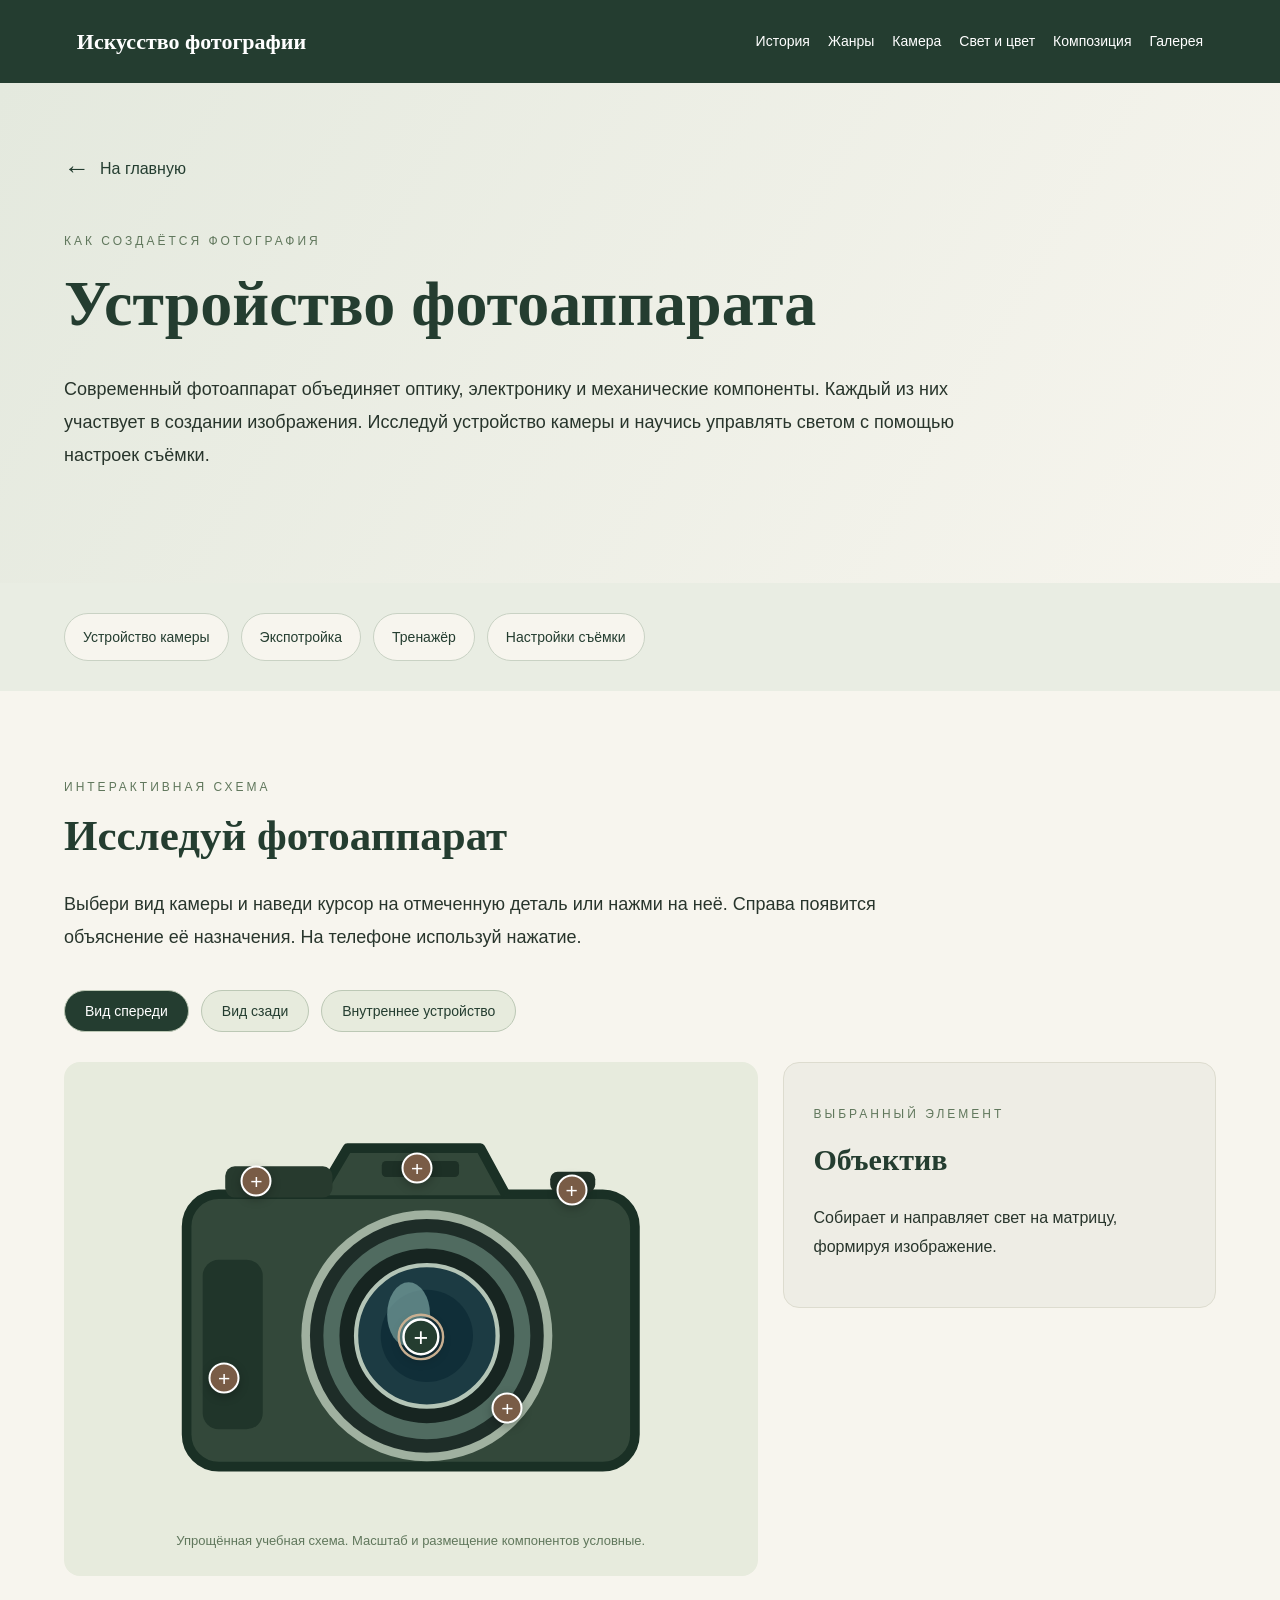
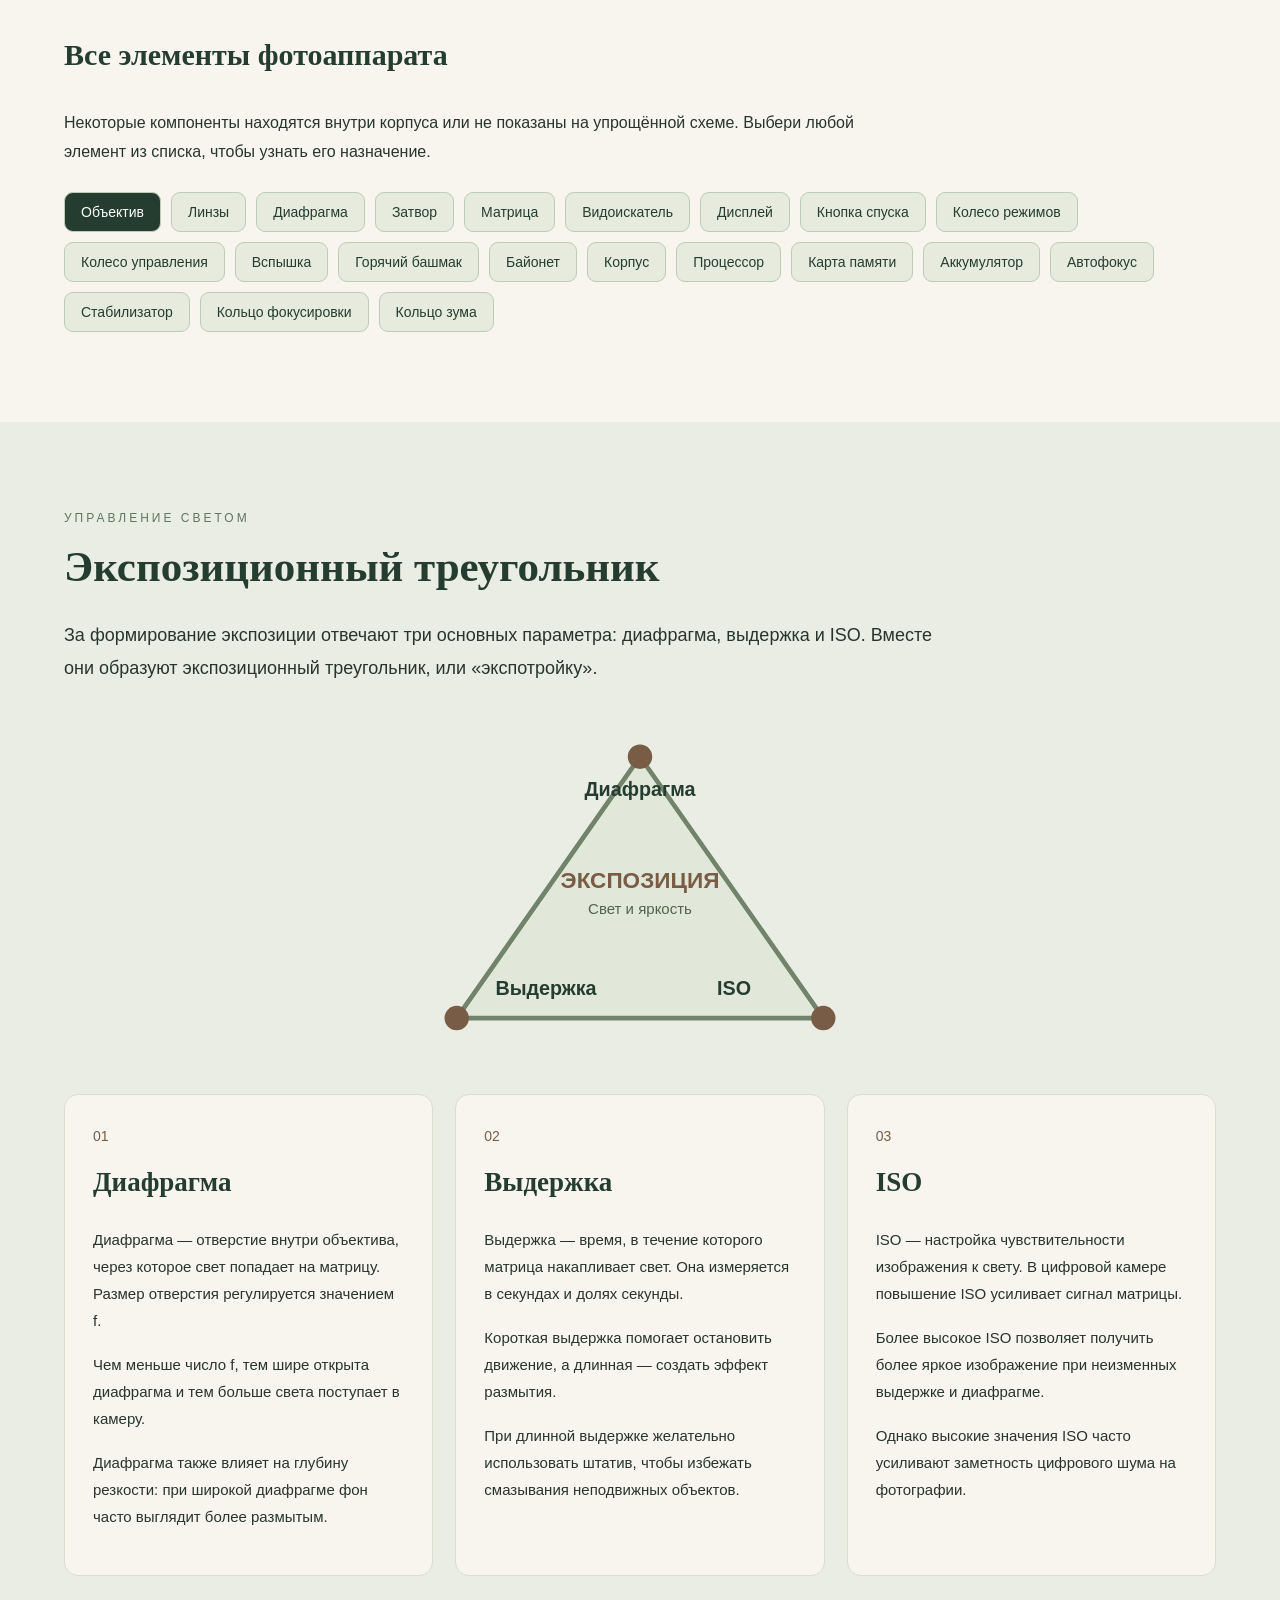
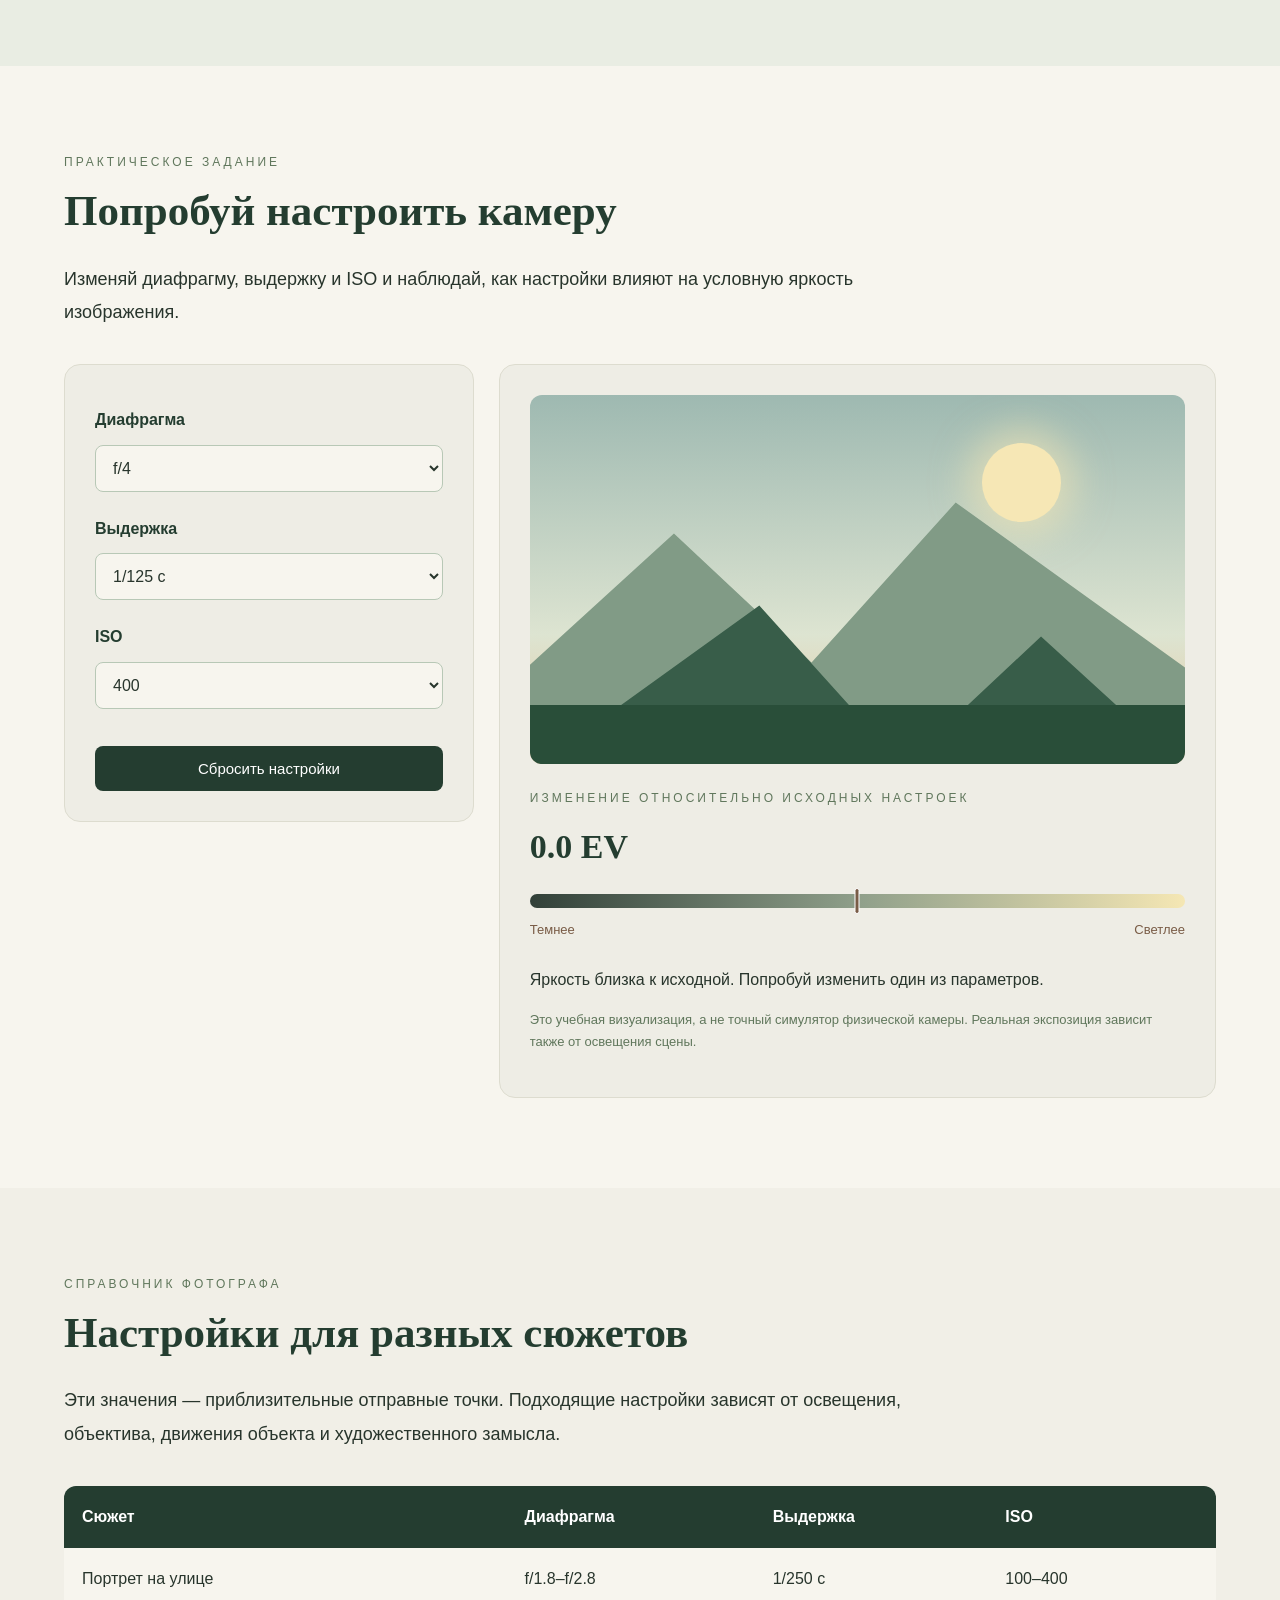
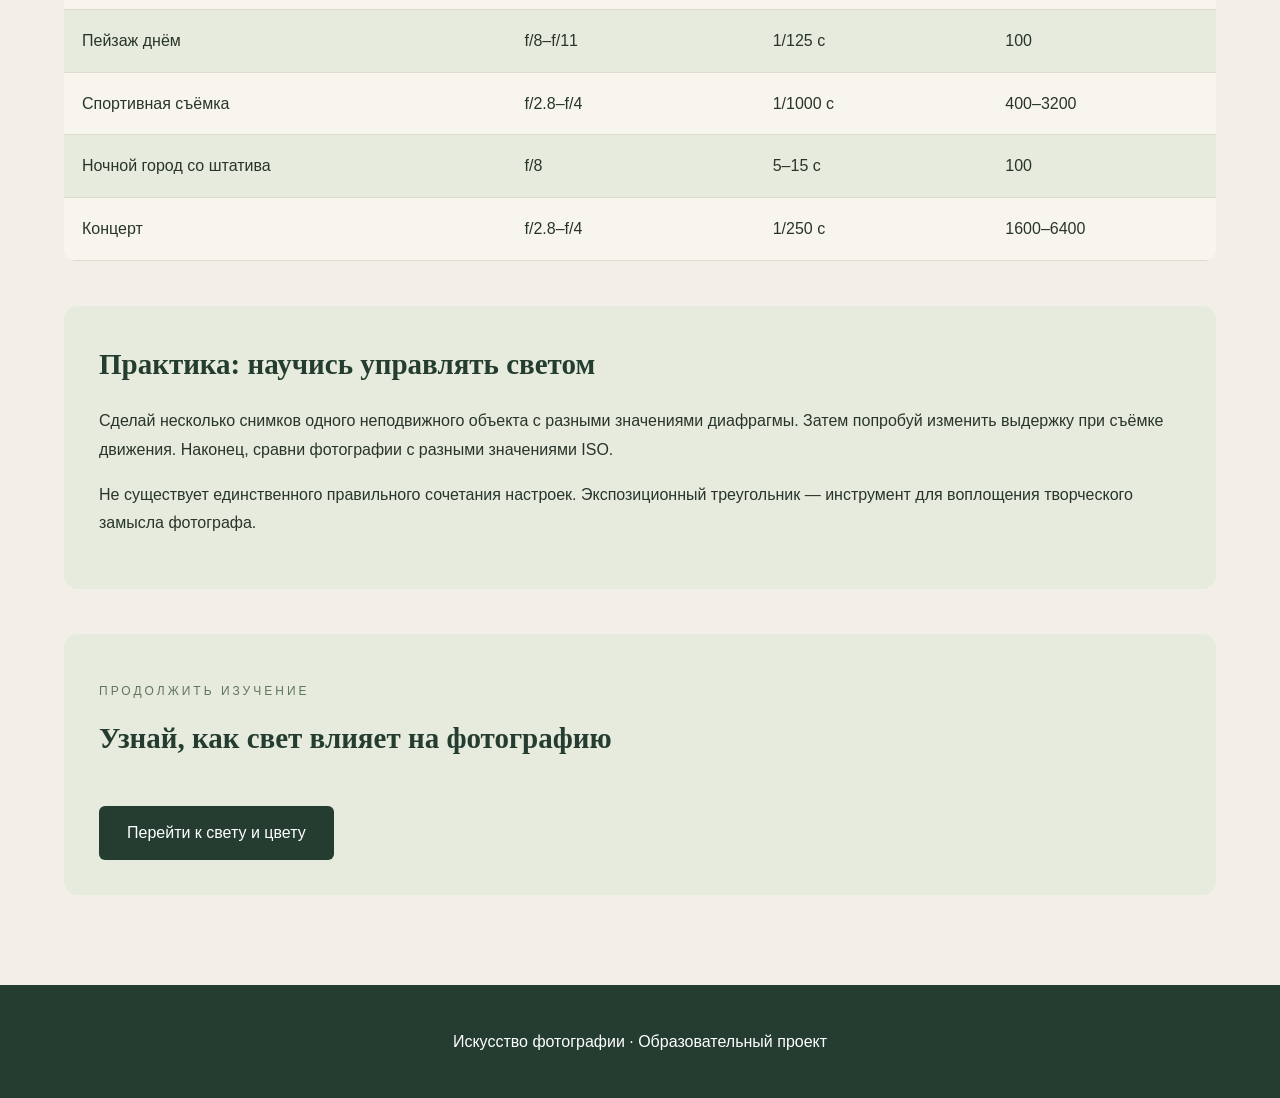
==== html/camera.html @ 0f3a64f4 "Initial commit: photography educational website" ====
<!DOCTYPE html>
<html lang="ru">
<head>
    <meta charset="UTF-8">
    <meta name="viewport"
          content="width=device-width, initial-scale=1.0">
    <meta name="description"
          content="Интерактивное устройство фотоаппарата и экспозиционный треугольник: диафрагма, выдержка, ISO.">

    <title>Устройство камеры — Искусство фотографии</title>

    <link rel="stylesheet" href="../css/style.css">
    <script src="../js/main.js" defer></script>
    <script src="../js/camera.js" defer></script>
</head>

<body>

<header class="header">
    <a href="index.html" class="logo">
        Искусство фотографии
    </a>

    <nav class="nav" aria-label="Основная навигация">
        <a href="history.html">История</a>
        <a href="genres.html">Жанры</a>
        <a href="camera.html" aria-current="page">Камера</a>
        <a href="light.html">Свет и цвет</a>
        <a href="composition.html">Композиция</a>
        <a href="gallery.html">Галерея</a>
    </nav>
</header>

<main>

    <!-- ВСТУПЛЕНИЕ -->

    <section class="camera-intro">
        <div class="container">

            <a href="index.html" class="back-link">
                <span aria-hidden="true">←</span>
                На главную
            </a>

            <p class="subtitle">Как создаётся фотография</p>
            <h1>Устройство фотоаппарата</h1>

            <p class="camera-lead">
                Современный фотоаппарат объединяет оптику,
                электронику и механические компоненты.
                Каждый из них участвует в создании изображения.
                Исследуй устройство камеры и научись
                управлять светом с помощью настроек съёмки.
            </p>

        </div>
    </section>

    <!-- МЕНЮ РАЗДЕЛОВ -->

    <section class="camera-navigation">
        <div class="container">

            <nav class="camera-menu"
                 aria-label="Разделы страницы камеры">
                <a href="#camera-map">Устройство камеры</a>
                <a href="#exposure">Экспотройка</a>
                <a href="#simulator">Тренажёр</a>
                <a href="#camera-settings">Настройки съёмки</a>
            </nav>

        </div>
    </section>

    <!-- ИНТЕРАКТИВНАЯ КАМЕРА -->

    <section class="camera-section" id="camera-map">
        <div class="container">

            <p class="subtitle">Интерактивная схема</p>
            <h2 class="camera-section-title">
                Исследуй фотоаппарат
            </h2>

            <p class="camera-section-lead">
                Выбери вид камеры и наведи курсор на
                отмеченную деталь или нажми на неё.
                Справа появится объяснение её назначения.
                На телефоне используй нажатие.
            </p>

            <!-- ПЕРЕКЛЮЧАТЕЛЬ ВИДА -->

            <div class="camera-view-buttons">

                <button type="button"
                        class="camera-view-button active"
                        data-view="front"
                        aria-pressed="true">
                    Вид спереди
                </button>

                <button type="button"
                        class="camera-view-button"
                        data-view="back"
                        aria-pressed="false">
                    Вид сзади
                </button>

                <button type="button"
                        class="camera-view-button"
                        data-view="inside"
                        aria-pressed="false">
                    Внутреннее устройство
                </button>

            </div>

            <div class="camera-interactive-layout">

                <!-- ИЛЛЮСТРАЦИЯ -->

                <div class="camera-visual-panel">

                    <!-- ВИД СПЕРЕДИ -->

                    <div class="camera-view active"
                         data-camera-view="front">

                        <div class="camera-illustration">

                            <svg viewBox="0 0 600 400"
                                 role="img"
                                 aria-label="Схематичный вид фотоаппарата спереди">

                                <rect x="91" y="100"
                                      width="418" height="254"
                                      rx="30" fill="#33483A"
                                      stroke="#1A3025"
                                      stroke-width="9"/>

                                <path d="M215 101 L241 57
                                         H365 L389 101"
                                      fill="#33483A"
                                      stroke="#1A3025"
                                      stroke-width="9"
                                      stroke-linejoin="round"/>

                                <rect x="127" y="74"
                                      width="100" height="29"
                                      rx="9" fill="#273A2E"/>

                                <rect x="430" y="79"
                                      width="42" height="19"
                                      rx="7" fill="#203027"/>

                                <rect x="106" y="161"
                                      width="56" height="158"
                                      rx="15" fill="#20352A"/>

                                <circle cx="315" cy="232" r="113"
                                        fill="#1E2D28"
                                        stroke="#A0B1A0"
                                        stroke-width="8"/>

                                <circle cx="315" cy="232" r="89"
                                        fill="#172521"
                                        stroke="#506B60"
                                        stroke-width="15"/>

                                <circle cx="315" cy="232" r="66"
                                        fill="#1C3B43"
                                        stroke="#B4C5B7"
                                        stroke-width="4"/>

                                <circle cx="315" cy="232" r="43"
                                        fill="#102E38"/>

                                <ellipse cx="298" cy="212"
                                         rx="20" ry="30"
                                         fill="#81ADA9"
                                         opacity=".65"/>

                                <circle cx="315" cy="232" r="17"
                                        fill="#152E37"/>

                                <rect x="273" y="69"
                                      width="72" height="15"
                                      rx="4" fill="#1D3026"/>

                            </svg>

                            <!-- ТОЧКИ НА СХЕМЕ -->

                            <button class="camera-hotspot"
                                    style="--x:52%;--y:59%"
                                    data-part="lens"
                                    aria-label="Объектив">+</button>

                            <button class="camera-hotspot"
                                    style="--x:26%;--y:22%"
                                    data-part="shutter-button"
                                    aria-label="Кнопка спуска">+</button>

                            <button class="camera-hotspot"
                                    style="--x:75%;--y:24%"
                                    data-part="mode-dial"
                                    aria-label="Колесо режимов">+</button>

                            <button class="camera-hotspot"
                                    style="--x:51%;--y:19%"
                                    data-part="hot-shoe"
                                    aria-label="Горячий башмак">+</button>

                            <button class="camera-hotspot"
                                    style="--x:21%;--y:68%"
                                    data-part="body"
                                    aria-label="Корпус">+</button>

                            <button class="camera-hotspot"
                                    style="--x:65%;--y:75%"
                                    data-part="zoom-ring"
                                    aria-label="Кольцо зума">+</button>

                        </div>
                    </div>

                    <!-- ВИД СЗАДИ -->

                    <div class="camera-view"
                         data-camera-view="back"
                         hidden>

                        <div class="camera-illustration">

                            <svg viewBox="0 0 600 400"
                                 role="img"
                                 aria-label="Схематичный вид фотоаппарата сзади">

                                <rect x="88" y="99"
                                      width="423" height="254"
                                      rx="28" fill="#33483A"
                                      stroke="#1A3025"
                                      stroke-width="9"/>

                                <path d="M228 100 L247 67
                                         H357 L375 100"
                                      fill="#33483A"
                                      stroke="#1A3025"
                                      stroke-width="8"/>

                                <rect x="276" y="107"
                                      width="48" height="30"
                                      rx="7" fill="#0D211A"/>

                                <rect x="139" y="145"
                                      width="295" height="174"
                                      rx="12" fill="#101D19"
                                      stroke="#819588"
                                      stroke-width="7"/>

                                <rect x="150" y="156"
                                      width="273" height="152"
                                      rx="6" fill="#9BB9B2"/>

                                <path d="M150 265 Q220 199 280 250
                                         Q365 189 423 250
                                         V308 H150 Z"
                                      fill="#41684C"/>

                                <path d="M150 286 Q249 237 340 275
                                         Q390 258 423 279
                                         V308 H150 Z"
                                      fill="#243F32"/>

                                <circle cx="468" cy="172" r="20"
                                        fill="#1D3025"
                                        stroke="#A0B1A0"
                                        stroke-width="4"/>

                                <circle cx="468" cy="255" r="27"
                                        fill="#1D3025"
                                        stroke="#A0B1A0"
                                        stroke-width="5"/>

                                <circle cx="468" cy="255" r="9"
                                        fill="#92A895"/>

                            </svg>

                            <button class="camera-hotspot"
                                    style="--x:48%;--y:30%"
                                    data-part="viewfinder"
                                    aria-label="Видоискатель">+</button>

                            <button class="camera-hotspot"
                                    style="--x:46%;--y:58%"
                                    data-part="display"
                                    aria-label="Дисплей">+</button>

                            <button class="camera-hotspot"
                                    style="--x:78%;--y:44%"
                                    data-part="control-dial"
                                    aria-label="Колесо управления">+</button>

                            <button class="camera-hotspot"
                                    style="--x:78%;--y:65%"
                                    data-part="autofocus"
                                    aria-label="Автофокус">+</button>

                        </div>
                    </div>

                    <!-- ВНУТРЕННЕЕ УСТРОЙСТВО -->

                    <div class="camera-view"
                         data-camera-view="inside"
                         hidden>

                        <div class="camera-illustration">

                            <svg viewBox="0 0 600 400"
                                 role="img"
                                 aria-label="Упрощённая схема внутренних компонентов фотоаппарата">

                                <rect x="75" y="72"
                                      width="455" height="270"
                                      rx="22" fill="#D5DFD0"
                                      stroke="#385646"
                                      stroke-width="7"/>

                                <path d="M125 140 H285"
                                      stroke="#8EAE9D"
                                      stroke-width="92"
                                      stroke-linecap="round"/>

                                <path d="M125 140 H285"
                                      stroke="#29463B"
                                      stroke-width="70"
                                      stroke-linecap="round"/>

                                <ellipse cx="150" cy="140"
                                         rx="20" ry="47"
                                         fill="#7AADA9"
                                         stroke="#E5F3E8"
                                         stroke-width="5"/>

                                <ellipse cx="220" cy="140"
                                         rx="13" ry="45"
                                         fill="#527F84"
                                         stroke="#D5F1E8"
                                         stroke-width="4"/>

                                <circle cx="286" cy="140" r="25"
                                        fill="#795C46"
                                        stroke="#D8C09D"
                                        stroke-width="5"/>

                                <rect x="345" y="94"
                                      width="42" height="95"
                                      rx="5" fill="#9AB88E"
                                      stroke="#355448"
                                      stroke-width="5"/>

                                <rect x="430" y="111"
                                      width="57" height="62"
                                      rx="7" fill="#375F55"/>

                                <rect x="345" y="228"
                                      width="60" height="62"
                                      rx="7" fill="#C8AF91"/>

                                <rect x="436" y="229"
                                      width="52" height="61"
                                      rx="7" fill="#344B3F"/>

                                <path d="M380 190 V222 M405 140 H430
                                         M405 260 H430"
                                      stroke="#795C46"
                                      stroke-width="5"
                                      stroke-dasharray="7 6"
                                      fill="none"/>

                            </svg>

                            <button class="camera-hotspot"
                                    style="--x:25%;--y:35%"
                                    data-part="glass"
                                    aria-label="Линзы">+</button>

                            <button class="camera-hotspot"
                                    style="--x:47%;--y:35%"
                                    data-part="aperture"
                                    aria-label="Диафрагма">+</button>

                            <button class="camera-hotspot"
                                    style="--x:61%;--y:27%"
                                    data-part="sensor"
                                    aria-label="Матрица">+</button>

                            <button class="camera-hotspot"
                                    style="--x:69%;--y:52%"
                                    data-part="shutter"
                                    aria-label="Затвор">+</button>

                            <button class="camera-hotspot"
                                    style="--x:77%;--y:36%"
                                    data-part="processor"
                                    aria-label="Процессор">+</button>

                            <button class="camera-hotspot"
                                    style="--x:63%;--y:65%"
                                    data-part="battery"
                                    aria-label="Аккумулятор">+</button>

                            <button class="camera-hotspot"
                                    style="--x:77%;--y:65%"
                                    data-part="memory"
                                    aria-label="Карта памяти">+</button>

                        </div>
                    </div>

                    <p class="camera-diagram-note">
                        Упрощённая учебная схема.
                        Масштаб и размещение компонентов условные.
                    </p>

                </div>

                <!-- ОПИСАНИЕ ВЫБРАННОГО ЭЛЕМЕНТА -->

                <aside class="camera-details"
                       aria-live="polite">

                    <p class="subtitle">Выбранный элемент</p>

                    <h3 id="camera-part-name">Объектив</h3>

                    <p id="camera-part-description">
                        Собирает и направляет свет на матрицу,
                        формируя изображение.
                    </p>

                </aside>

            </div>

            <!-- ПОЛНЫЙ СПИСОК -->

            <div class="camera-parts-section">

                <h3>Все элементы фотоаппарата</h3>

                <p>
                    Некоторые компоненты находятся внутри корпуса
                    или не показаны на упрощённой схеме.
                    Выбери любой элемент из списка,
                    чтобы узнать его назначение.
                </p>

                <div class="camera-parts-list"
                     id="camera-parts-list">
                    <!-- Заполняется JavaScript -->
                </div>

            </div>

        </div>
    </section>

    <!-- ЭКСПОЗИЦИОННЫЙ ТРЕУГОЛЬНИК -->

    <section class="exposure-section" id="exposure">

        <div class="container">

            <p class="subtitle">Управление светом</p>

            <h2 class="camera-section-title">
                Экспозиционный треугольник
            </h2>

            <p class="camera-section-lead">
                За формирование экспозиции отвечают
                три основных параметра: диафрагма,
                выдержка и ISO. Вместе они образуют
                экспозиционный треугольник,
                или «экспотройку».
            </p>

            <div class="exposure-triangle">

                <svg viewBox="0 0 500 360"
                     role="img"
                     aria-label="Экспозиционный треугольник: диафрагма, выдержка, ISO">

                    <polygon points="250,38 55,316 445,316"
                             fill="#E1E8DA"
                             stroke="#71836A"
                             stroke-width="5"/>

                    <circle cx="250" cy="38" r="13"
                            fill="#795C46"/>
                    <circle cx="55" cy="316" r="13"
                            fill="#795C46"/>
                    <circle cx="445" cy="316" r="13"
                            fill="#795C46"/>

                    <text x="250" y="80"
                          text-anchor="middle"
                          font-size="21"
                          fill="#243D30"
                          font-weight="bold">
                        Диафрагма
                    </text>

                    <text x="150" y="292"
                          text-anchor="middle"
                          font-size="21"
                          fill="#243D30"
                          font-weight="bold">
                        Выдержка
                    </text>

                    <text x="350" y="292"
                          text-anchor="middle"
                          font-size="21"
                          fill="#243D30"
                          font-weight="bold">
                        ISO
                    </text>

                    <text x="250" y="178"
                          text-anchor="middle"
                          font-size="24"
                          fill="#795C46"
                          font-weight="bold">
                        ЭКСПОЗИЦИЯ
                    </text>

                    <text x="250" y="205"
                          text-anchor="middle"
                          font-size="16"
                          fill="#52634D">
                        Свет и яркость
                    </text>

                </svg>

            </div>

            <div class="exposure-info-grid">

                <article class="exposure-info-card">
                    <span>01</span>
                    <h3>Диафрагма</h3>

                    <p>
                        Диафрагма — отверстие внутри объектива,
                        через которое свет попадает на матрицу.
                        Размер отверстия регулируется
                        значением f.
                    </p>

                    <p>
                        Чем меньше число f, тем шире
                        открыта диафрагма и тем больше
                        света поступает в камеру.
                    </p>

                    <p>
                        Диафрагма также влияет на глубину
                        резкости: при широкой диафрагме
                        фон часто выглядит более размытым.
                    </p>
                </article>

                <article class="exposure-info-card">
                    <span>02</span>
                    <h3>Выдержка</h3>

                    <p>
                        Выдержка — время, в течение которого
                        матрица накапливает свет.
                        Она измеряется в секундах
                        и долях секунды.
                    </p>

                    <p>
                        Короткая выдержка помогает
                        остановить движение, а длинная —
                        создать эффект размытия.
                    </p>

                    <p>
                        При длинной выдержке желательно
                        использовать штатив, чтобы
                        избежать смазывания неподвижных объектов.
                    </p>
                </article>

                <article class="exposure-info-card">
                    <span>03</span>
                    <h3>ISO</h3>

                    <p>
                        ISO — настройка чувствительности
                        изображения к свету.
                        В цифровой камере повышение ISO
                        усиливает сигнал матрицы.
                    </p>

                    <p>
                        Более высокое ISO позволяет получить
                        более яркое изображение при неизменных
                        выдержке и диафрагме.
                    </p>

                    <p>
                        Однако высокие значения ISO
                        часто усиливают заметность
                        цифрового шума на фотографии.
                    </p>
                </article>

            </div>

        </div>
    </section>

    <!-- ТРЕНАЖЁР -->

    <section class="camera-simulator-section" id="simulator">

        <div class="container">

            <p class="subtitle">Практическое задание</p>

            <h2 class="camera-section-title">
                Попробуй настроить камеру
            </h2>

            <p class="camera-section-lead">
                Изменяй диафрагму, выдержку и ISO
                и наблюдай, как настройки влияют
                на условную яркость изображения.
            </p>

            <div class="camera-simulator">

                <div class="simulator-controls">

                    <label for="aperture-control">
                        Диафрагма
                    </label>

                    <select id="aperture-control">
                        <option value="1.8">f/1.8</option>
                        <option value="2.8">f/2.8</option>
                        <option value="4" selected>f/4</option>
                        <option value="5.6">f/5.6</option>
                        <option value="8">f/8</option>
                        <option value="11">f/11</option>
                        <option value="16">f/16</option>
                    </select>

                    <label for="shutter-control">
                        Выдержка
                    </label>

                    <select id="shutter-control">
                        <option value="0.001">1/1000 с</option>
                        <option value="0.004">1/250 с</option>
                        <option value="0.008" selected>1/125 с</option>
                        <option value="0.016667">1/60 с</option>
                        <option value="0.033333">1/30 с</option>
                        <option value="0.5">1/2 с</option>
                        <option value="1">1 с</option>
                        <option value="5">5 с</option>
                    </select>

                    <label for="iso-control">ISO</label>

                    <select id="iso-control">
                        <option value="100">100</option>
                        <option value="200">200</option>
                        <option value="400" selected>400</option>
                        <option value="800">800</option>
                        <option value="1600">1600</option>
                        <option value="3200">3200</option>
                        <option value="6400">6400</option>
                    </select>

                    <button type="button"
                            class="camera-reset-button"
                            id="camera-reset">
                        Сбросить настройки
                    </button>

                </div>

                <div class="simulator-result">

                    <div class="simulator-preview"
                         id="simulator-preview"
                         role="img"
                         aria-label="Условный пейзаж для демонстрации экспозиции">

                        <div class="sim-sun"></div>
                        <div class="sim-mountain sim-mountain-back"></div>
                        <div class="sim-mountain sim-mountain-front"></div>
                        <div class="sim-ground"></div>

                    </div>

                    <div class="simulator-meter">
                        <p class="subtitle">Изменение относительно исходных настроек</p>

                        <h3 id="exposure-value">0 EV</h3>

                        <div class="exposure-meter-track">
                            <div class="exposure-meter-center"></div>
                            <div class="exposure-meter-indicator"
                                 id="exposure-indicator"></div>
                        </div>

                        <div class="exposure-meter-labels">
                            <span>Темнее</span>
                            <span>Светлее</span>
                        </div>

                        <p id="exposure-message"
                           aria-live="polite">
                            Исходная яркость.
                            Попробуй изменить настройки камеры.
                        </p>

                        <p class="simulator-warning">
                            Это учебная визуализация,
                            а не точный симулятор физической камеры.
                            Реальная экспозиция зависит
                            также от освещения сцены.
                        </p>
                    </div>

                </div>

            </div>

        </div>
    </section>

    <!-- ТАБЛИЦА НАСТРОЕК -->

    <section class="camera-settings-section"
             id="camera-settings">

        <div class="container">

            <p class="subtitle">Справочник фотографа</p>

            <h2 class="camera-section-title">
                Настройки для разных сюжетов
            </h2>

            <p class="camera-section-lead">
                Эти значения — приблизительные отправные точки.
                Подходящие настройки зависят от освещения,
                объектива, движения объекта
                и художественного замысла.
            </p>

            <div class="camera-table-wrapper">

                <table class="camera-settings-table">

                    <thead>
                        <tr>
                            <th>Сюжет</th>
                            <th>Диафрагма</th>
                            <th>Выдержка</th>
                            <th>ISO</th>
                        </tr>
                    </thead>

                    <tbody>
                        <tr>
                            <td>Портрет на улице</td>
                            <td>f/1.8–f/2.8</td>
                            <td>1/250 с</td>
                            <td>100–400</td>
                        </tr>

                        <tr>
                            <td>Пейзаж днём</td>
                            <td>f/8–f/11</td>
                            <td>1/125 с</td>
                            <td>100</td>
                        </tr>

                        <tr>
                            <td>Спортивная съёмка</td>
                            <td>f/2.8–f/4</td>
                            <td>1/1000 с</td>
                            <td>400–3200</td>
                        </tr>

                        <tr>
                            <td>Ночной город со штатива</td>
                            <td>f/8</td>
                            <td>5–15 с</td>
                            <td>100</td>
                        </tr>

                        <tr>
                            <td>Концерт</td>
                            <td>f/2.8–f/4</td>
                            <td>1/250 с</td>
                            <td>1600–6400</td>
                        </tr>
                    </tbody>

                </table>

            </div>

            <div class="camera-practice">

                <h3>Практика: научись управлять светом</h3>

                <p>
                    Сделай несколько снимков одного неподвижного
                    объекта с разными значениями диафрагмы.
                    Затем попробуй изменить выдержку при съёмке
                    движения. Наконец, сравни фотографии
                    с разными значениями ISO.
                </p>

                <p>
                    Не существует единственного правильного
                    сочетания настроек. Экспозиционный
                    треугольник — инструмент для воплощения
                    творческого замысла фотографа.
                </p>

            </div>

            <div class="camera-next">

                <p class="subtitle">Продолжить изучение</p>

                <h2>Узнай, как свет влияет на фотографию</h2>

                <a href="light.html" class="button">
                    Перейти к свету и цвету
                </a>

            </div>

        </div>
    </section>

</main>

<footer class="footer">
    <p>Искусство фотографии · Образовательный проект</p>
</footer>

</body>
</html>
---- css/style.css ----
:root {
    --background: #F7F5EE;
    --green: #243D30;
    --accent: #71836A;
    --brown: #795C46;
    --sand: #C8AF91;
    --text: #28352C;
}


* {
    box-sizing: border-box;
}

body {
    margin: 0;
    background: var(--background);
    color: var(--text);
    font-family: Arial, sans-serif;
    line-height: 1.6;
}

.header {
    display: flex;
    justify-content: space-between;
    align-items: center;
    flex-wrap: wrap;
    gap: 20px;
    padding: 24px 6%;
    background: var(--green);
}

.logo {
    font-family: Georgia, serif;
    font-size: 22px;
    font-weight: bold;
    color: white;
    text-decoration: none;
}


:root {
    --background: #F7F5EE;
    --green: #243D30;
    --accent: #71836A;
    --brown: #795C46;
    --sand: #C8AF91;
    --text: #28352C;
    --card: #EEEDE5;
}

* {
    box-sizing: border-box;
}

html {
    scroll-behavior: smooth;
}

body {
    margin: 0;
    background: var(--background);
    color: var(--text);
    font-family: Arial, sans-serif;
    line-height: 1.6;
}

a {
    color: inherit;
}

.header {
    display: flex;
    justify-content: space-between;
    align-items: center;
    flex-wrap: wrap;
    gap: 20px;
    padding: 24px 6%;
    background: var(--green);
}

.logo {
    font-family: Georgia, serif;
    font-size: 22px;
    font-weight: bold;
    color: white;
    text-decoration: none;
}

.nav {
    display: flex;
    flex-wrap: wrap;
    gap: 18px;
}

.nav a {
    color: white;
    text-decoration: none;
    font-size: 14px;
}

.nav a:hover {
    color: #C5D4BB;
}

.hero {
    min-height: 78vh;
    display: flex;
    align-items: center;
    padding: 70px 8%;
    background: linear-gradient(
        120deg,
        #E4E9DE,
        #F7F5EE
    );
}

.hero-wrapper {
    width: 100%;
    max-width: 1300px;
    margin: 0 auto;
    display: flex;
    align-items: center;
    justify-content: space-between;
    gap: 55px;
}

.hero-content {
    flex: 1;
    min-width: 0;
    max-width: 680px;
}

.subtitle {
    color: #60775C;
    text-transform: uppercase;
    letter-spacing: 3px;
    font-size: 12px;
}

.hero-quote {
    font-family: Georgia, serif;
    font-size: clamp(30px, 3.5vw, 48px);
    line-height: 1.25;
    font-weight: normal;
    color: var(--green);
    border-left: 4px solid var(--brown);
    padding-left: 25px;
    margin: 30px 0 12px;
}

.quote-author {
    color: var(--brown);
    font-family: Georgia, serif;
    font-style: italic;
    font-size: 18px;
    margin-bottom: 30px;
}

.hero-text {
    color: #60775C;
    font-size: 20px;
    max-width: 530px;
}

.button {
    display: inline-block;
    margin-top: 25px;
    padding: 14px 28px;
    background: var(--green);
    color: white;
    text-decoration: none;
    border-radius: 6px;
    transition: background 0.2s;
}

.button:hover {
    background: #41634D;
}


.hero-image {
    flex: 0 1 450px;
    min-width: 0;
    transform: translateX(-30px);
}


.hero-image img {
    display: block;
    width: 100%;
    height: auto;
    object-fit: contain;

    border-radius: 20px;
    box-shadow: 0 12px 30px rgba(36, 61, 48, 0.22);
}


.container {
    max-width: 1200px;
    margin: 0 auto;
    padding: 0 24px;
}

.sections {
    padding: 90px 0;
}

.section-heading {
    font-family: Georgia, serif;
    font-size: clamp(32px, 4vw, 48px);
    color: var(--green);
    margin: 8px 0 35px;
}

.sections-grid {
    display: grid;
    grid-template-columns: repeat(3, 1fr);
    gap: 22px;
}

.section-card {
    display: flex;
    flex-direction: column;
    padding: 30px;
    min-height: 260px;
    background: var(--card);
    border: 1px solid #DDDCCF;
    border-radius: 10px;
    text-decoration: none;
    transition: transform 0.2s, box-shadow 0.2s;
}

.section-card:hover {
    transform: translateY(-5px);
    box-shadow: 0 10px 25px rgba(36, 61, 48, 0.1);
}

.card-number {
    color: var(--brown);
    font-size: 14px;
    letter-spacing: 2px;
}

.section-card h3 {
    font-family: Georgia, serif;
    font-size: 24px;
    line-height: 1.3;
    color: var(--green);
    margin: 18px 0 10px;
}

.section-card p {
    font-size: 15px;
    margin: 0 0 20px;
}

.card-link {
    margin-top: auto;
    color: var(--brown);
    font-weight: bold;
    font-size: 14px;
}

.footer {
    padding: 28px;
    text-align: center;
    background: var(--green);
    color: white;
}

@media (max-width: 1000px) {
    .sections-grid {
        grid-template-columns: repeat(2, 1fr);
    }

    .hero-wrapper {
        gap: 30px;
    }

    .hero-image {
        flex-basis: 300px;
        transform: none;
    }
}

@media (max-width: 768px) {
    .header {
        flex-direction: column;
        align-items: flex-start;
    }

    .hero {
        padding: 60px 7%;
    }

    .hero-wrapper {
        flex-direction: column;
        align-items: flex-start;
    }

    .hero-content {
        width: 100%;
    }

    .hero-image {
        width: 100%;
        max-width: 340px;
        flex-basis: auto;
        align-self: center;
    }

    .hero-text {
        font-size: 18px;
    }

    .sections {
        padding: 65px 0;
    }

    .sections-grid {
        grid-template-columns: 1fr;
    }
}


/* ===== ИСТОРИЯ ФОТОГРАФИИ ===== */

.history-intro {
    padding: 85px 0 75px;
    background: linear-gradient(120deg, #E4E9DE, #F7F5EE);
}

.history-intro h1 {
    font-family: Georgia, serif;
    font-size: clamp(40px, 6vw, 70px);
    line-height: 1.15;
    color: var(--green);
    margin: 20px 0;
}

.history-lead {
    max-width: 850px;
    color: var(--text);
    font-size: 20px;
    line-height: 1.8;
}

.history-navigation {
    padding: 45px 0;
    background: #E9EDE3;
}

.history-navigation h2 {
    font-family: Georgia, serif;
    font-size: 28px;
    color: var(--green);
    margin: 0 0 25px;
}

.history-menu {
    display: flex;
    flex-wrap: wrap;
    gap: 12px;
}

.history-menu a {
    padding: 12px 18px;
    background: var(--background);
    border: 1px solid #C9D2C4;
    border-radius: 8px;
    color: var(--green);
    text-decoration: none;
    font-size: 14px;
    transition: 0.2s;
}

.history-menu a:hover {
    background: var(--green);
    color: white;
}

.history-content {
    padding: 35px 0 90px;
}

.history-block {
    max-width: 950px;
    margin: 0 auto;
    padding: 65px 0;
    border-bottom: 1px solid #D4D9CE;
    scroll-margin-top: 20px;
}

.history-heading {
    display: flex;
    align-items: flex-start;
    gap: 25px;
    margin-bottom: 35px;
}

.history-number {
    font-family: Georgia, serif;
    font-size: 46px;
    color: var(--brown);
    line-height: 1;
}

.history-heading h2 {
    font-family: Georgia, serif;
    font-size: clamp(28px, 4vw, 42px);
    line-height: 1.2;
    color: var(--green);
    margin: 8px 0;
}

.history-block > p {
    font-size: 17px;
    line-height: 1.9;
    margin: 0 0 22px;
}



.history-figure {
    margin: 35px 0 65px;
}

.history-figure figcaption {
    margin-top: 12px;
    color: var(--brown);
    font-size: 14px;
    text-align: center;
}


.history-photo {
    display: flex;
    align-items: center;
    justify-content: center;
    padding: 0;
    padding-bottom: 35px;
    border: none;
    background: transparent;
    min-height: 0;
}

.history-photo img {
    display: block;
    width: 100%;
    height: auto;
    border-radius: 14px;
}

.history-images {
    display: grid;
    grid-template-columns: repeat(2, minmax(0, 1fr));
    gap: 25px;
    max-width: 900px;
    margin: 40px auto 65px;
    align-items: start;
}

.history-small-figure img {
    display: block;
    width: 100%;
    height: 330px;
    object-fit: contain;
    border-radius: 12px;
}


.history-small-figure img {
    display: block;
    width: 100%;
    height: 260px;
    object-fit: contain;
    border-radius: 12px;
}

.history-small-figure figcaption {
    margin-top: 12px;
    font-size: 14px;
    color: var(--brown);
    text-align: center;
}


.history-next {
    margin-top: 60px;
    padding: 40px;
    background: #E7EBDD;
    border-radius: 14px;
}

.history-next h3 {
    font-family: Georgia, serif;
    font-size: 30px;
    color: var(--green);
    margin: 12px 0;
}

@media (max-width: 768px) {
    .history-intro {
        padding: 55px 0;
    }

    .history-lead {
        font-size: 17px;
    }

    .history-heading {
        gap: 15px;
    }

    .history-number {
        font-size: 34px;
    }

    .history-block {
        padding: 45px 0;
    }

    .history-block > p {
        font-size: 16px;
    }

    .history-images {
        grid-template-columns: 1fr;
    }

    .history-next {
        padding: 25px;
    }
}


.back-link {
    display: inline-flex;
    align-items: center;
    gap: 10px;
    margin-bottom: 30px;
    color: var(--green);
    text-decoration: none;
    font-size: 16px;
    font-weight: 500;
    transition: color 0.2s;
}

.back-link span {
    font-size: 26px;
    transition: transform 0.2s;
}

.back-link:hover {
    color: var(--brown);
}

.back-link:hover span {
    transform: translateX(-5px);
}


/* ===== ПРОСМОТРЩИК ФОТОГРАФИЙ ===== */

.lightbox-trigger {
    cursor: zoom-in;
}

.lightbox-trigger:focus-visible {
    outline: 3px solid var(--brown);
    outline-offset: 4px;
}

/* Затемнение страницы */
.lightbox {
    display: none;
    position: fixed;
    inset: 0;
    z-index: 9999;
    background: rgba(18, 28, 22, 0.96);

    align-items: center;
    justify-content: center;
    padding: 65px 70px;
}

.lightbox.active {
    display: flex;
}

body.lightbox-open {
    overflow: hidden;
}

/* Центральная часть */
.lightbox-content {
    display: flex;
    flex-direction: column;
    align-items: center;
    justify-content: center;
    max-width: 100%;
    max-height: 100%;
    min-width: 0;
}

.lightbox-image {
    display: block;
    max-width: 100%;
    max-height: 72vh;
    width: auto;
    height: auto;
    object-fit: contain;
    border-radius: 10px;
    box-shadow: 0 12px 45px rgba(0, 0, 0, 0.4);
}

/* Подпись */
.lightbox-caption {
    margin: 18px 0 5px;
    color: #F7F5EE;
    font-size: 16px;
    text-align: center;
}

.lightbox-counter {
    margin: 0;
    color: #C8AF91;
    font-size: 14px;
}

/* Общий стиль кнопок */
.lightbox-close,
.lightbox-prev,
.lightbox-next {
    position: absolute;
    border: none;
    background: rgba(247, 245, 238, 0.12);
    color: white;
    cursor: pointer;
    display: flex;
    align-items: center;
    justify-content: center;
    transition: background 0.2s;
}

.lightbox-close:hover,
.lightbox-prev:hover,
.lightbox-next:hover {
    background: rgba(247, 245, 238, 0.28);
}

/* Крестик справа сверху */
.lightbox-close {
    top: 22px;
    right: 28px;
    width: 46px;
    height: 46px;
    border-radius: 50%;
    font-size: 32px;
    z-index: 2;
}

/* Стрелки */
.lightbox-prev,
.lightbox-next {
    top: 50%;
    transform: translateY(-50%);
    width: 45px;
    height: 55px;
    border-radius: 10px;
    font-size: 24px;
}

.lightbox-prev {
    left: 18px;
}

.lightbox-next {
    right: 18px;
}

.lightbox-prev[hidden],
.lightbox-next[hidden] {
    display: none;
}

/* Телефоны */
@media (max-width: 768px) {
    .lightbox {
        padding: 70px 45px;
    }

    .lightbox-image {
        max-height: 65vh;
    }

    .lightbox-close {
        top: 15px;
        right: 15px;
    }

    .lightbox-prev {
        left: 3px;
    }

    .lightbox-next {
        right: 3px;
    }

    .lightbox-caption {
        font-size: 14px;
    }
}


/* ======================================
   СТРАНИЦА «ЖАНРЫ ФОТОГРАФИИ»
====================================== */

/* Вступление */

.genres-intro {
    padding: 65px 0 75px;
    background: linear-gradient(120deg, #E4E9DE, #F7F5EE);
}

.genres-intro h1 {
    font-family: Georgia, serif;
    font-size: clamp(40px, 5vw, 64px);
    line-height: 1.2;
    color: var(--green);
    margin: 15px 0 35px;
}

/* Цитата */

.genres-quote {
    max-width: 850px;
    margin: 0;
    padding: 25px 30px;
    border-left: 4px solid var(--brown);
    border-radius: 0 12px 12px 0;
    background: rgba(255, 255, 255, 0.4);
    font-family: Georgia, serif;
    font-size: 19px;
    font-style: italic;
    line-height: 1.8;
    color: var(--green);
}

.genres-quote cite {
    display: block;
    margin-top: 15px;
    font-size: 15px;
    color: var(--brown);
}

/* Основной раздел */

.genres-section {
    padding: 75px 0 90px;
}

.genres-heading {
    font-family: Georgia, serif;
    font-size: 38px;
    color: var(--green);
    margin: 0 0 15px;
}

.genres-section > .container > p {
    max-width: 850px;
    margin-bottom: 30px;
    font-size: 17px;
    line-height: 1.8;
}

/* Фильтры */

.genre-filters {
    display: flex;
    flex-wrap: wrap;
    gap: 12px;
    margin: 30px 0 15px;
}

.genre-filter {
    padding: 12px 20px;
    border: 1px solid #BEC9B8;
    border-radius: 30px;
    background: #E7EBDD;
    color: var(--green);
    font-size: 14px;
    cursor: pointer;
    transition: 0.2s;
}

.genre-filter:hover {
    background: #CCD8C5;
}

.genre-filter.active {
    background: var(--green);
    color: white;
    border-color: var(--green);
}

.genre-count {
    margin: 0 0 30px;
    color: var(--brown);
    font-size: 14px;
}

/* Сетка карточек */

.genres-grid {
    display: grid;
    grid-template-columns: repeat(2, minmax(0, 1fr));
    gap: 30px;
    align-items: start;
}

/* Карточки */

.genre-card {
    min-width: 0;
    overflow: hidden;
    background: #EEEDE5;
    border: 1px solid #DDDCCF;
    border-radius: 16px;
    transition: transform 0.25s, box-shadow 0.25s;
}

.genre-card:hover {
    transform: translateY(-5px);
    box-shadow: 0 12px 30px rgba(36, 61, 48, 0.12);
}

/* Не показываем отфильтрованные карточки */

.genre-card[hidden] {
    display: none;
}

/* Фотографии */

.genre-image {
    width: 100%;
    aspect-ratio: 16 / 10;
    overflow: hidden;
    background: #DDE3D7;
}

.genre-image img {
    display: block;
    width: 100%;
    height: 100%;
    object-fit: cover;
    transition: transform 0.35s;
}

.genre-card:hover .genre-image img {
    transform: scale(1.035);
}

/* Заглушка при отсутствии изображения */

.genre-image.missing-image {
    display: flex;
    align-items: center;
    justify-content: center;
}

.genre-image.missing-image::after {
    content: "Фотография будет добавлена";
    color: #60775C;
    font-family: Georgia, serif;
    font-style: italic;
    text-align: center;
    padding: 20px;
}

/* Текст карточек */

.genre-info {
    padding: 28px 30px 32px;
}

.genre-number {
    color: var(--brown);
    font-size: 14px;
    letter-spacing: 2px;
}

.genre-info h3 {
    font-family: Georgia, serif;
    color: var(--green);
    font-size: 26px;
    line-height: 1.3;
    margin: 12px 0 22px;
}

.genre-info p {
    font-size: 15px;
    line-height: 1.85;
    margin: 0 0 18px;
}

.genre-info p:last-child {
    margin-bottom: 0;
}

/* Переход к следующей странице */

.genres-next {
    margin-top: 70px;
    padding: 45px;
    background: #E7EBDD;
    border-radius: 16px;
}

.genres-next h2 {
    font-family: Georgia, serif;
    font-size: 32px;
    color: var(--green);
    margin: 12px 0;
}

/* Адаптация */

@media (max-width: 768px) {

    .genres-intro {
        padding: 45px 0 55px;
    }

    .genres-quote {
        padding: 20px;
        font-size: 17px;
    }

    .genres-section {
        padding: 55px 0;
    }

    .genres-heading {
        font-size: 30px;
    }

    .genres-grid {
        grid-template-columns: 1fr;
        gap: 24px;
    }

    .genre-info {
        padding: 24px;
    }

    .genre-info h3 {
        font-size: 24px;
    }

    .genres-next {
        padding: 28px;
    }

    .genres-next h2 {
        font-size: 26px;
    }
}


/* =====================================
   СТРАНИЦА «СВЕТ И ЦВЕТ»
===================================== */

/* Вступление */

.light-intro {
    padding: 65px 0 75px;
    background: linear-gradient(120deg, #E4E9DE, #F7F5EE);
}

.light-intro h1 {
    font-family: Georgia, serif;
    font-size: clamp(40px, 5vw, 65px);
    line-height: 1.2;
    color: var(--green);
    margin: 15px 0 30px;
}

.light-quote {
    max-width: 850px;
    margin: 0;
    padding: 25px 30px;
    border-left: 4px solid var(--brown);
    background: rgba(255, 255, 255, 0.4);
    border-radius: 0 12px 12px 0;
    font-family: Georgia, serif;
    font-size: 21px;
    font-style: italic;
    color: var(--green);
}

.light-quote cite {
    display: block;
    margin-top: 15px;
    font-size: 15px;
    color: var(--brown);
}

.light-lead {
    max-width: 850px;
    margin: 35px 0 0;
    font-size: 19px;
    line-height: 1.8;
}

/* Внутренняя навигация */

.light-navigation {
    padding: 40px 0;
    background: #E9EDE3;
}

.light-navigation h2 {
    font-family: Georgia, serif;
    font-size: 27px;
    color: var(--green);
    margin: 0 0 25px;
}

.light-menu {
    display: flex;
    flex-wrap: wrap;
    gap: 12px;
}

.light-menu a {
    padding: 12px 18px;
    background: var(--background);
    border: 1px solid #C9D2C4;
    border-radius: 25px;
    color: var(--green);
    text-decoration: none;
    font-size: 14px;
    transition: 0.2s;
}

.light-menu a:hover {
    background: var(--green);
    color: white;
}

/* Основное содержимое */

.light-content {
    padding: 60px 0 90px;
}

.light-content > .container {
    max-width: 1100px;
}

/* Заголовки частей */

.light-chapter {
    padding: 40px;
    margin: 20px 0 30px;
    background: #E7EBDD;
    border-radius: 16px;
}

.light-chapter-label {
    color: var(--brown);
    font-size: 12px;
    letter-spacing: 3px;
    text-transform: uppercase;
}

.light-chapter h2 {
    font-family: Georgia, serif;
    color: var(--green);
    font-size: 48px;
    margin: 10px 0;
}

.light-chapter p {
    max-width: 750px;
    margin: 0;
    font-size: 17px;
}

.light-color-chapter {
    margin-top: 85px;
    background: #EBE5DA;
}

/* Статьи */

.light-block {
    padding: 60px 0;
    border-bottom: 1px solid #D4D9CE;
    scroll-margin-top: 25px;
}

.light-block-heading {
    display: flex;
    align-items: flex-start;
    gap: 25px;
    margin-bottom: 30px;
}

.light-number {
    font-family: Georgia, serif;
    font-size: 46px;
    color: var(--brown);
    line-height: 1.15;
}

.light-block-heading h2 {
    font-family: Georgia, serif;
    font-size: clamp(28px, 3.5vw, 40px);
    color: var(--green);
    line-height: 1.25;
    margin: 0;
}

.light-block > p {
    max-width: 950px;
    font-size: 17px;
    line-height: 1.9;
    margin: 0 0 22px;
}

/* Фотографии */

.light-photo-grid {
    display: grid;
    grid-template-columns: repeat(2, minmax(0, 1fr));
    gap: 25px;
    margin: 40px 0 60px;
    align-items: start;
}

.light-photo-grid-three {
    grid-template-columns: repeat(3, minmax(0, 1fr));
}

.light-photo-card {
    margin: 0;
    min-width: 0;
    overflow: hidden;
    background: #EEEDE5;
    border: 1px solid #DDDCCF;
    border-radius: 14px;
}

.light-image {
    width: 100%;
    aspect-ratio: 4 / 3;
    overflow: hidden;
    background: #DCE3D7;
}

.light-image img {
    display: block;
    width: 100%;
    height: 100%;
    object-fit: cover;
    cursor: zoom-in;
    transition: transform 0.3s;
}

.light-image img:hover {
    transform: scale(1.035);
}

.light-photo-card figcaption {
    display: flex;
    flex-direction: column;
    gap: 5px;
    padding: 17px 20px;
    font-size: 15px;
    color: var(--brown);
    text-align: center;
}

.light-photo-card figcaption strong {
    color: var(--green);
    font-size: 17px;
}

.light-photo-card figcaption span {
    font-size: 13px;
}

.light-wide-figure {
    max-width: 800px;
    margin: 40px auto 60px;
}

.light-wide-figure .light-image {
    border-radius: 14px;
}

.light-wide-figure figcaption {
    margin-top: 12px;
    text-align: center;
    font-size: 14px;
    color: var(--brown);
}

/* Заглушка для отсутствующих фотографий */

.light-image.is-missing {
    display: flex;
    align-items: center;
    justify-content: center;
}

.light-image.is-missing::after {
    content: "Место для фотографии";
    font-family: Georgia, serif;
    font-style: italic;
    color: #60775C;
    text-align: center;
    padding: 20px;
}

.light-image.is-missing img {
    display: none;
}

/* Направления света */

.light-info-grid {
    display: grid;
    grid-template-columns: repeat(2, minmax(0, 1fr));
    gap: 20px;
    margin: 35px 0 45px;
}

.light-info-card {
    padding: 28px;
    background: #EEEDE5;
    border-radius: 12px;
    border: 1px solid #DDDCCF;
}

.light-info-card > span {
    font-size: 13px;
    color: var(--brown);
    letter-spacing: 2px;
}

.light-info-card h3 {
    font-family: Georgia, serif;
    font-size: 24px;
    color: var(--green);
    margin: 12px 0;
}

.light-info-card p {
    font-size: 15px;
    line-height: 1.8;
    margin: 0;
}

/* Интерактивная цветовая гармония */

.harmony-demo {
    margin: 40px 0;
    padding: 35px;
    background: #E9EDE3;
    border-radius: 16px;
}

.harmony-demo h3 {
    font-family: Georgia, serif;
    font-size: 29px;
    color: var(--green);
    margin: 0 0 12px;
}

.harmony-demo > p {
    font-size: 16px;
}

.harmony-controls {
    display: flex;
    flex-wrap: wrap;
    gap: 10px;
    margin: 25px 0;
}

.harmony-button {
    padding: 11px 17px;
    border: 1px solid #B9C7B1;
    border-radius: 25px;
    background: #F7F5EE;
    color: var(--green);
    cursor: pointer;
    font-size: 14px;
    transition: 0.2s;
}

.harmony-button:hover {
    background: #D4DEC9;
}

.harmony-button.active {
    background: var(--green);
    color: white;
    border-color: var(--green);
}

.harmony-palette {
    display: flex;
    gap: 8px;
    min-height: 120px;
}

.harmony-swatch {
    flex: 1;
    border-radius: 10px;
    min-width: 0;
    border: 1px solid rgba(0, 0, 0, 0.06);
}

.harmony-description {
    margin-top: 18px;
    color: var(--text);
}

/* Описания гармоний */

.light-harmony-list {
    display: grid;
    grid-template-columns: repeat(2, minmax(0, 1fr));
    gap: 20px;
    margin: 35px 0;
}

.light-harmony-item {
    padding: 27px;
    background: #EEEDE5;
    border-radius: 12px;
    border-left: 4px solid var(--brown);
}

.light-harmony-item h3 {
    font-family: Georgia, serif;
    color: var(--green);
    font-size: 23px;
    margin: 0 0 15px;
}

.light-harmony-item p {
    font-size: 15px;
    line-height: 1.8;
    margin: 0;
}

/* Следующая страница */

.light-next {
    margin-top: 65px;
    padding: 40px;
    background: #E7EBDD;
    border-radius: 14px;
}

.light-next h2 {
    font-family: Georgia, serif;
    font-size: 30px;
    color: var(--green);
    margin: 12px 0;
}

/* Адаптивность */

@media (max-width: 768px) {

    .light-intro {
        padding: 45px 0 55px;
    }

    .light-quote {
        padding: 20px;
        font-size: 18px;
    }

    .light-lead {
        font-size: 17px;
    }

    .light-content {
        padding: 40px 0 65px;
    }

    .light-chapter {
        padding: 25px;
    }

    .light-chapter h2 {
        font-size: 37px;
    }

    .light-block {
        padding: 45px 0;
    }

    .light-block-heading {
        gap: 15px;
    }

    .light-number {
        font-size: 34px;
    }

    .light-block > p {
        font-size: 16px;
    }

    .light-photo-grid,
    .light-photo-grid-three,
    .light-info-grid,
    .light-harmony-list {
        grid-template-columns: 1fr;
    }

    .harmony-demo {
        padding: 23px;
    }

    .harmony-demo h3 {
        font-size: 24px;
    }

    .harmony-palette {
        min-height: 85px;
    }

    .light-next {
        padding: 27px;
    }

    .light-next h2 {
        font-size: 25px;
    }
}


/* =====================================
   СТРАНИЦА «КОМПОЗИЦИЯ»
===================================== */

/* Вступление */

.composition-intro {
    padding: 65px 0 75px;
    background: linear-gradient(120deg, #E4E9DE, #F7F5EE);
}

.composition-intro h1 {
    font-family: Georgia, serif;
    font-size: clamp(40px, 5vw, 65px);
    line-height: 1.2;
    color: var(--green);
    margin: 15px 0 30px;
}

.composition-lead {
    max-width: 850px;
    font-size: 19px;
    line-height: 1.8;
    margin: 0 0 30px;
}

.composition-quote {
    max-width: 850px;
    padding: 25px 30px;
    border-left: 4px solid var(--brown);
    border-radius: 0 12px 12px 0;
    background: rgba(255, 255, 255, 0.4);
    font-family: Georgia, serif;
    font-size: 22px;
    font-style: italic;
    color: var(--green);
}

/* Внутренняя навигация */

.composition-navigation {
    padding: 45px 0;
    background: #E9EDE3;
}

.composition-navigation h2 {
    font-family: Georgia, serif;
    font-size: 28px;
    color: var(--green);
    margin: 0 0 25px;
}

.composition-menu {
    display: flex;
    flex-wrap: wrap;
    gap: 12px;
}

.composition-menu a {
    padding: 11px 17px;
    border: 1px solid #C9D2C4;
    border-radius: 25px;
    background: var(--background);
    color: var(--green);
    text-decoration: none;
    font-size: 14px;
    transition: 0.2s;
}

.composition-menu a:hover {
    background: var(--green);
    color: white;
}

/* Основное содержимое */

.composition-content {
    padding: 35px 0 95px;
}

.composition-content > .container {
    max-width: 1100px;
}

.composition-block {
    padding: 65px 0;
    border-bottom: 1px solid #D4D9CE;
    scroll-margin-top: 25px;
}

.composition-heading {
    display: flex;
    align-items: flex-start;
    gap: 25px;
    margin-bottom: 30px;
}

.composition-number {
    font-family: Georgia, serif;
    font-size: 46px;
    line-height: 1;
    color: var(--brown);
}

.composition-heading h2 {
    font-family: Georgia, serif;
    font-size: clamp(28px, 3.5vw, 40px);
    line-height: 1.25;
    color: var(--green);
    margin: 0;
}

.composition-block > p {
    max-width: 950px;
    font-size: 17px;
    line-height: 1.9;
    margin: 0 0 22px;
}

/* Одиночные фотографии */

.composition-figure {
    margin: 40px auto 65px;
    max-width: 850px;
    min-width: 0;
    text-align: center;
}

.composition-figure img {
    display: block;
    width: 100%;
    max-height: 550px;
    height: auto;
    object-fit: contain;
    border-radius: 14px;
    cursor: zoom-in;
    transition: filter 0.2s;
}

.composition-figure img:hover {
    filter: brightness(0.96);
}

.composition-figure figcaption {
    margin-top: 13px;
    color: var(--brown);
    font-size: 14px;
}

/* Несколько фотографий рядом */

.composition-photo-grid {
    display: grid;
    grid-template-columns: repeat(2, minmax(0, 1fr));
    gap: 25px;
    margin: 40px 0 65px;
    align-items: start;
}

.composition-photo-grid .composition-figure {
    width: 100%;
    margin: 0;
}

.composition-photo-grid img {
    width: 100%;
    height: 300px;
    max-height: none;
    object-fit: contain;
}

/* Интерактивная сетка */

.thirds-demo {
    margin: 40px 0 65px;
    padding: 35px;
    background: #E7EBDD;
    border-radius: 16px;
}

.thirds-demo h3 {
    font-family: Georgia, serif;
    color: var(--green);
    font-size: 29px;
    margin: 0 0 12px;
}

.thirds-demo > p {
    line-height: 1.8;
}

.thirds-photo {
    position: relative;
    width: 100%;
    max-width: 850px;
    margin: 25px auto;
    overflow: hidden;
    border-radius: 14px;
    background: #DCE3D7;
}

.thirds-photo img {
    display: block;
    width: 100%;
    height: auto;
    cursor: zoom-in;
}

/* Линии правила третей */

.thirds-overlay {
    position: absolute;
    inset: 0;
    pointer-events: none;
    opacity: 0;
    transition: opacity 0.25s;

    background-image:
        linear-gradient(
            to right,
            transparent calc(33.333% - 1px),
            rgba(255,255,255,0.95) 33.333%,
            transparent calc(33.333% + 1px),
            transparent calc(66.666% - 1px),
            rgba(255,255,255,0.95) 66.666%,
            transparent calc(66.666% + 1px)
        ),
        linear-gradient(
            to bottom,
            transparent calc(33.333% - 1px),
            rgba(255,255,255,0.95) 33.333%,
            transparent calc(33.333% + 1px),
            transparent calc(66.666% - 1px),
            rgba(255,255,255,0.95) 66.666%,
            transparent calc(66.666% + 1px)
        );
}

.thirds-overlay.visible {
    opacity: 1;
}

/* Кнопка управления */

.composition-button {
    display: inline-block;
    padding: 13px 25px;
    background: var(--green);
    color: white;
    border: none;
    border-radius: 8px;
    font-size: 15px;
    cursor: pointer;
    transition: background 0.2s;
}

.composition-button:hover {
    background: #41634D;
}

.thirds-hint {
    color: #60775C;
    font-size: 14px;
    margin-top: 18px;
}

/* Переход в галерею */

.composition-next {
    margin-top: 65px;
    padding: 40px;
    background: #E7EBDD;
    border-radius: 14px;
}

.composition-next h2 {
    font-family: Georgia, serif;
    font-size: 30px;
    color: var(--green);
    margin: 12px 0;
}

/* Адаптация */

@media (max-width: 768px) {

    .composition-intro {
        padding: 45px 0 55px;
    }

    .composition-lead {
        font-size: 17px;
    }

    .composition-quote {
        padding: 20px;
        font-size: 18px;
    }

    .composition-content {
        padding: 25px 0 65px;
    }

    .composition-block {
        padding: 45px 0;
    }

    .composition-heading {
        gap: 15px;
    }

    .composition-number {
        font-size: 34px;
    }

    .composition-block > p {
        font-size: 16px;
    }

    .composition-photo-grid {
        grid-template-columns: 1fr;
    }

    .composition-photo-grid img {
        height: auto;
        max-height: 380px;
    }

    .thirds-demo {
        padding: 20px;
    }

    .thirds-demo h3 {
        font-size: 24px;
    }

    .composition-next {
        padding: 27px;
    }

    .composition-next h2 {
        font-size: 25px;
    }
}


/* =====================================
   СТРАНИЦА «ФОТОГАЛЕРЕЯ»
===================================== */

/* Вступление */

.gallery-intro {
    padding: 65px 0 80px;
    background: linear-gradient(
        120deg,
        #E4E9DE,
        #F7F5EE
    );
}

.gallery-intro h1 {
    font-family: Georgia, serif;
    font-size: clamp(42px, 5vw, 68px);
    line-height: 1.2;
    color: var(--green);
    margin: 15px 0 28px;
}

.gallery-lead {
    max-width: 850px;
    font-family: Georgia, serif;
    font-size: 25px;
    line-height: 1.6;
    color: var(--green);
    margin: 0 0 24px;
}

.gallery-description {
    max-width: 750px;
    font-size: 17px;
    line-height: 1.8;
    color: var(--text);
}

/* Основной раздел */

.gallery-section {
    padding: 75px 0 95px;
}

.gallery-heading {
    display: flex;
    align-items: end;
    justify-content: space-between;
    flex-wrap: wrap;
    gap: 20px;
    margin-bottom: 30px;
}

.gallery-heading h2 {
    font-family: Georgia, serif;
    font-size: clamp(30px, 4vw, 43px);
    color: var(--green);
    margin: 8px 0 0;
}

.gallery-total {
    font-size: 14px;
    color: var(--brown);
}

/* Кнопки фильтрации */

.gallery-filters {
    display: flex;
    flex-wrap: wrap;
    gap: 12px;
    margin-bottom: 38px;
}

.gallery-filter {
    padding: 12px 20px;
    border: 1px solid #BCC8B5;
    border-radius: 30px;
    background: #E7EBDD;
    color: var(--green);
    font-size: 14px;
    cursor: pointer;
    transition: 0.2s;
}

.gallery-filter:hover {
    background: #D1DDC9;
}

.gallery-filter.active {
    background: var(--green);
    color: white;
    border-color: var(--green);
}

/* Мозаика */

.gallery-mosaic {
    columns: 3;
    column-gap: 20px;
}

/* Карточка фотографии */

.gallery-card {
    position: relative;
    display: block;
    width: 100%;
    margin: 0 0 20px;

    break-inside: avoid;
    -webkit-column-break-inside: avoid;

    overflow: hidden;
    border-radius: 14px;
    background: #E6E8DE;

    transition: box-shadow 0.25s;
}

.gallery-card:hover {
    box-shadow: 0 10px 30px rgba(36, 61, 48, 0.18);
}

.gallery-card[hidden] {
    display: none !important;
}

/* Сохраняем естественные пропорции */

.gallery-card img {
    display: block;
    width: 100%;
    height: auto;
    cursor: zoom-in;
    transition: transform 0.35s, filter 0.35s;
}

.gallery-card:hover img {
    transform: scale(1.035);
    filter: brightness(0.9);
}

/* Подпись внизу изображения */

.gallery-card figcaption {
    position: absolute;
    bottom: 0;
    left: 0;
    right: 0;

    display: flex;
    flex-direction: column;
    gap: 5px;

    padding: 45px 20px 20px;

    background: linear-gradient(
        to top,
        rgba(20, 35, 25, 0.85),
        transparent
    );

    color: white;

    opacity: 0;
    transform: translateY(8px);
    transition: opacity 0.25s, transform 0.25s;
    pointer-events: none;
}

.gallery-card:hover figcaption,
.gallery-card:focus-within figcaption {
    opacity: 1;
    transform: translateY(0);
}

.gallery-card figcaption strong {
    font-family: Georgia, serif;
    font-size: 20px;
}

.gallery-card figcaption span {
    font-size: 13px;
    color: #D4E1CE;
}

/* Пустое место, если фото ещё не загружено */

.gallery-card.missing-photo {
    min-height: 240px;
    display: flex;
    align-items: center;
    justify-content: center;
    border: 1px dashed #B6C4AE;
    background: #E7EBDD;
}

.gallery-card.missing-photo img {
    display: none;
}

.gallery-card.missing-photo::before {
    content: "Место для фотографии";
    font-family: Georgia, serif;
    font-style: italic;
    font-size: 16px;
    color: #60775C;
    text-align: center;
    padding: 20px;
}

.gallery-card.missing-photo figcaption {
    display: none;
}

/* Переход к разделу композиции */

.gallery-next {
    margin-top: 75px;
    padding: 45px;
    border-radius: 16px;
    background: #E7EBDD;
}

.gallery-next h2 {
    font-family: Georgia, serif;
    font-size: clamp(25px, 3vw, 34px);
    color: var(--green);
    margin: 12px 0;
}

.gallery-next > p:not(.subtitle) {
    max-width: 650px;
    font-size: 16px;
    line-height: 1.8;
}

/* Планшеты */

@media (max-width: 1000px) {
    .gallery-mosaic {
        columns: 2;
    }
}

/* Телефоны */

@media (max-width: 600px) {

    .gallery-intro {
        padding: 45px 0 55px;
    }

    .gallery-lead {
        font-size: 21px;
    }

    .gallery-section {
        padding: 50px 0 65px;
    }

    .gallery-mosaic {
        columns: 1;
    }

    .gallery-filters {
        gap: 8px;
    }

    .gallery-filter {
        padding: 10px 15px;
        font-size: 13px;
    }

    .gallery-card {
        margin-bottom: 17px;
    }

    /* На телефоне подписи видны постоянно */

    .gallery-card figcaption {
        opacity: 1;
        transform: none;
    }

    .gallery-next {
        padding: 27px;
        margin-top: 55px;
    }
}


/* =====================================
   СТРАНИЦА «УСТРОЙСТВО КАМЕРЫ»
===================================== */

.camera-intro {
    padding: 65px 0 75px;
    background: linear-gradient(120deg, #E4E9DE, #F7F5EE);
}

.camera-intro h1 {
    font-family: Georgia, serif;
    color: var(--green);
    font-size: clamp(40px, 5vw, 65px);
    line-height: 1.2;
    margin: 15px 0 30px;
}

.camera-lead,
.camera-section-lead {
    max-width: 900px;
    font-size: 18px;
    line-height: 1.85;
    margin: 0 0 35px;
}

.camera-section-title {
    font-family: Georgia, serif;
    color: var(--green);
    font-size: clamp(30px, 4vw, 43px);
    line-height: 1.25;
    margin: 10px 0 25px;
}

/* Внутреннее меню */

.camera-navigation {
    padding: 30px 0;
    background: #E9EDE3;
}

.camera-menu {
    display: flex;
    flex-wrap: wrap;
    gap: 12px;
}

.camera-menu a {
    padding: 12px 18px;
    background: var(--background);
    color: var(--green);
    border: 1px solid #C9D2C4;
    border-radius: 25px;
    font-size: 14px;
    text-decoration: none;
    transition: 0.2s;
}

.camera-menu a:hover {
    background: var(--green);
    color: white;
}

/* Основная схема */

.camera-section,
.exposure-section,
.camera-simulator-section,
.camera-settings-section {
    padding: 75px 0 90px;
    scroll-margin-top: 20px;
}

.exposure-section {
    background: #E9EDE3;
}

.camera-simulator-section {
    background: var(--background);
}

.camera-settings-section {
    background: #F1EFE7;
}

.camera-view-buttons {
    display: flex;
    flex-wrap: wrap;
    gap: 12px;
    margin-bottom: 30px;
}

.camera-view-button {
    padding: 12px 20px;
    background: #E7EBDD;
    color: var(--green);
    border: 1px solid #BCC8B5;
    border-radius: 25px;
    font-size: 14px;
    cursor: pointer;
}

.camera-view-button.active,
.camera-view-button:hover {
    background: var(--green);
    color: white;
}

.camera-interactive-layout {
    display: grid;
    grid-template-columns: minmax(0, 1.6fr) minmax(260px, 1fr);
    gap: 25px;
    align-items: start;
}

.camera-visual-panel {
    padding: 25px;
    background: #E7EBDD;
    border-radius: 16px;
    min-width: 0;
}

.camera-view[hidden] {
    display: none;
}

.camera-illustration {
    position: relative;
    width: 100%;
}

.camera-illustration svg {
    display: block;
    width: 100%;
    height: auto;
}

/* Интерактивные точки */

.camera-hotspot {
    position: absolute;
    left: var(--x);
    top: var(--y);
    transform: translate(-50%, -50%);

    width: 31px;
    height: 31px;
    padding: 0;

    border-radius: 50%;
    border: 2px solid white;

    background: var(--brown);
    color: white;

    font-size: 21px;
    line-height: 1;
    cursor: pointer;

    box-shadow: 0 3px 10px rgba(0,0,0,0.25);
    transition: background 0.2s, scale 0.2s;
}

.camera-hotspot:hover,
.camera-hotspot.active,
.camera-hotspot:focus-visible {
    background: var(--green);
    scale: 1.2;
    outline: 2px solid var(--sand);
    outline-offset: 2px;
}

.camera-diagram-note {
    margin: 15px 0 0;
    color: #60775C;
    font-size: 13px;
    text-align: center;
}

/* Описание элемента */

.camera-details {
    padding: 30px;
    background: #EEEDE5;
    border: 1px solid #DDDCCF;
    border-radius: 16px;
    min-height: 220px;
}

.camera-details h3 {
    font-family: Georgia, serif;
    font-size: 30px;
    color: var(--green);
    margin: 12px 0 20px;
}

.camera-details > p:last-child {
    font-size: 16px;
    line-height: 1.8;
}

/* Полный список деталей */

.camera-parts-section {
    margin-top: 55px;
}

.camera-parts-section h3 {
    font-family: Georgia, serif;
    font-size: 30px;
    color: var(--green);
}

.camera-parts-section > p {
    max-width: 850px;
    line-height: 1.8;
}

.camera-parts-list {
    display: flex;
    flex-wrap: wrap;
    gap: 10px;
    margin-top: 25px;
}

.camera-part-button {
    padding: 11px 16px;
    background: #E7EBDD;
    color: var(--green);
    border: 1px solid #BDCBB7;
    border-radius: 9px;
    font-size: 14px;
    cursor: pointer;
    transition: 0.2s;
}

.camera-part-button:hover,
.camera-part-button.active {
    background: var(--green);
    color: white;
}

/* Экспозиционный треугольник */

.exposure-triangle {
    width: 100%;
    max-width: 470px;
    margin: 15px auto 35px;
}

.exposure-triangle svg {
    display: block;
    width: 100%;
    height: auto;
}

.exposure-info-grid {
    display: grid;
    grid-template-columns: repeat(3, minmax(0, 1fr));
    gap: 22px;
}

.exposure-info-card {
    padding: 28px;
    background: #F7F5EE;
    border: 1px solid #DDDCCF;
    border-radius: 14px;
}

.exposure-info-card > span {
    color: var(--brown);
    font-size: 14px;
}

.exposure-info-card h3 {
    font-family: Georgia, serif;
    font-size: 27px;
    color: var(--green);
    margin: 12px 0 22px;
}

.exposure-info-card p {
    font-size: 15px;
    line-height: 1.8;
    margin-bottom: 17px;
}

/* Тренажёр */

.camera-simulator {
    display: grid;
    grid-template-columns: minmax(240px, 0.8fr) minmax(0, 1.4fr);
    gap: 25px;
    align-items: start;
}

.simulator-controls,
.simulator-result {
    padding: 30px;
    background: #EEEDE5;
    border-radius: 16px;
    border: 1px solid #DDDCCF;
    min-width: 0;
}

.simulator-controls {
    display: flex;
    flex-direction: column;
    gap: 12px;
}

.simulator-controls label {
    font-weight: bold;
    color: var(--green);
    margin-top: 12px;
}

.simulator-controls select {
    width: 100%;
    padding: 13px;
    background: #F7F5EE;
    border: 1px solid #B8C8B6;
    border-radius: 8px;
    font-size: 16px;
    color: var(--text);
}

.camera-reset-button {
    padding: 14px;
    margin-top: 25px;
    background: var(--green);
    color: white;
    border: none;
    border-radius: 8px;
    cursor: pointer;
    font-size: 15px;
}

.camera-reset-button:hover {
    background: #41634D;
}

/* Визуальный пример экспозиции */

.simulator-preview {
    position: relative;
    isolation: isolate;
    width: 100%;
    aspect-ratio: 16 / 9;
    overflow: hidden;
    border-radius: 12px;
    background: linear-gradient(
        #9EB9B1 0%,
        #DDE4D1 65%,
        #E6C79D 100%
    );
    filter: brightness(1);
    transition: filter 0.25s;
}

.sim-sun {
    position: absolute;
    top: 13%;
    right: 19%;
    width: 12%;
    aspect-ratio: 1;
    background: #F6E7B5;
    border-radius: 50%;
    box-shadow: 0 0 35px 15px rgba(246,231,181,0.55);
}

.sim-mountain {
    position: absolute;
    bottom: 0;
    width: 100%;
    height: 70%;
    clip-path: polygon(
        0 76%, 22% 25%, 43% 75%,
        65% 13%, 100% 77%, 100% 100%, 0 100%
    );
}

.sim-mountain-back {
    background: #819B86;
    bottom: 10%;
}

.sim-mountain-front {
    background: #385D49;
    bottom: -18%;
    transform: scaleX(-1);
}

.sim-ground {
    position: absolute;
    bottom: 0;
    width: 100%;
    height: 16%;
    background: #294E39;
}

/* Шкала изменения яркости */

.simulator-meter {
    margin-top: 25px;
}

.simulator-meter h3 {
    font-family: Georgia, serif;
    font-size: 34px;
    color: var(--green);
    margin: 12px 0 20px;
}

.exposure-meter-track {
    position: relative;
    height: 14px;
    border-radius: 10px;
    background: linear-gradient(
        to right,
        #314038,
        #8F9F8A 50%,
        #F5E7B4
    );
}

.exposure-meter-center {
    position: absolute;
    left: 50%;
    top: -5px;
    width: 2px;
    height: 24px;
    background: #243D30;
}

.exposure-meter-indicator {
    position: absolute;
    left: 50%;
    top: -6px;
    width: 5px;
    height: 26px;
    background: #795C46;
    border: 1px solid white;
    border-radius: 4px;
    transform: translateX(-50%);
    transition: left 0.25s;
}

.exposure-meter-labels {
    display: flex;
    justify-content: space-between;
    font-size: 13px;
    color: var(--brown);
    margin-top: 12px;
}

#exposure-message {
    font-size: 16px;
    line-height: 1.7;
    margin-top: 25px;
}

.simulator-warning {
    font-size: 13px;
    line-height: 1.7;
    color: #60775C;
}

/* Таблица настроек */

.camera-table-wrapper {
    width: 100%;
    overflow-x: auto;
}

.camera-settings-table {
    width: 100%;
    min-width: 590px;
    border-collapse: collapse;
    background: #F7F5EE;
    border-radius: 12px;
    overflow: hidden;
}

.camera-settings-table th {
    padding: 18px;
    background: var(--green);
    color: white;
    text-align: left;
}

.camera-settings-table td {
    padding: 18px;
    border-bottom: 1px solid #DDDCCF;
}

.camera-settings-table tbody tr:nth-child(even) {
    background: #E7EBDD;
}

.camera-practice,
.camera-next {
    margin-top: 45px;
    padding: 35px;
    background: #E7EBDD;
    border-radius: 14px;
}

.camera-practice h3,
.camera-next h2 {
    font-family: Georgia, serif;
    font-size: 29px;
    color: var(--green);
    margin: 0 0 20px;
}

.camera-practice p,
.camera-next p {
    line-height: 1.8;
}

/* Адаптация */

@media (max-width: 900px) {
    .camera-interactive-layout,
    .camera-simulator {
        grid-template-columns: 1fr;
    }

    .exposure-info-grid {
        grid-template-columns: 1fr;
    }
}

@media (max-width: 600px) {
    .camera-intro {
        padding: 45px 0 55px;
    }

    .camera-lead,
    .camera-section-lead {
        font-size: 16px;
    }

    .camera-section,
    .exposure-section,
    .camera-simulator-section,
    .camera-settings-section {
        padding: 50px 0 60px;
    }

    .camera-visual-panel,
    .camera-details,
    .simulator-controls,
    .simulator-result {
        padding: 18px;
    }

    .camera-hotspot {
        width: 27px;
        height: 27px;
        font-size: 18px;
    }

    .camera-details h3 {
        font-size: 25px;
    }

    .camera-practice,
    .camera-next {
        padding: 25px;
    }
}
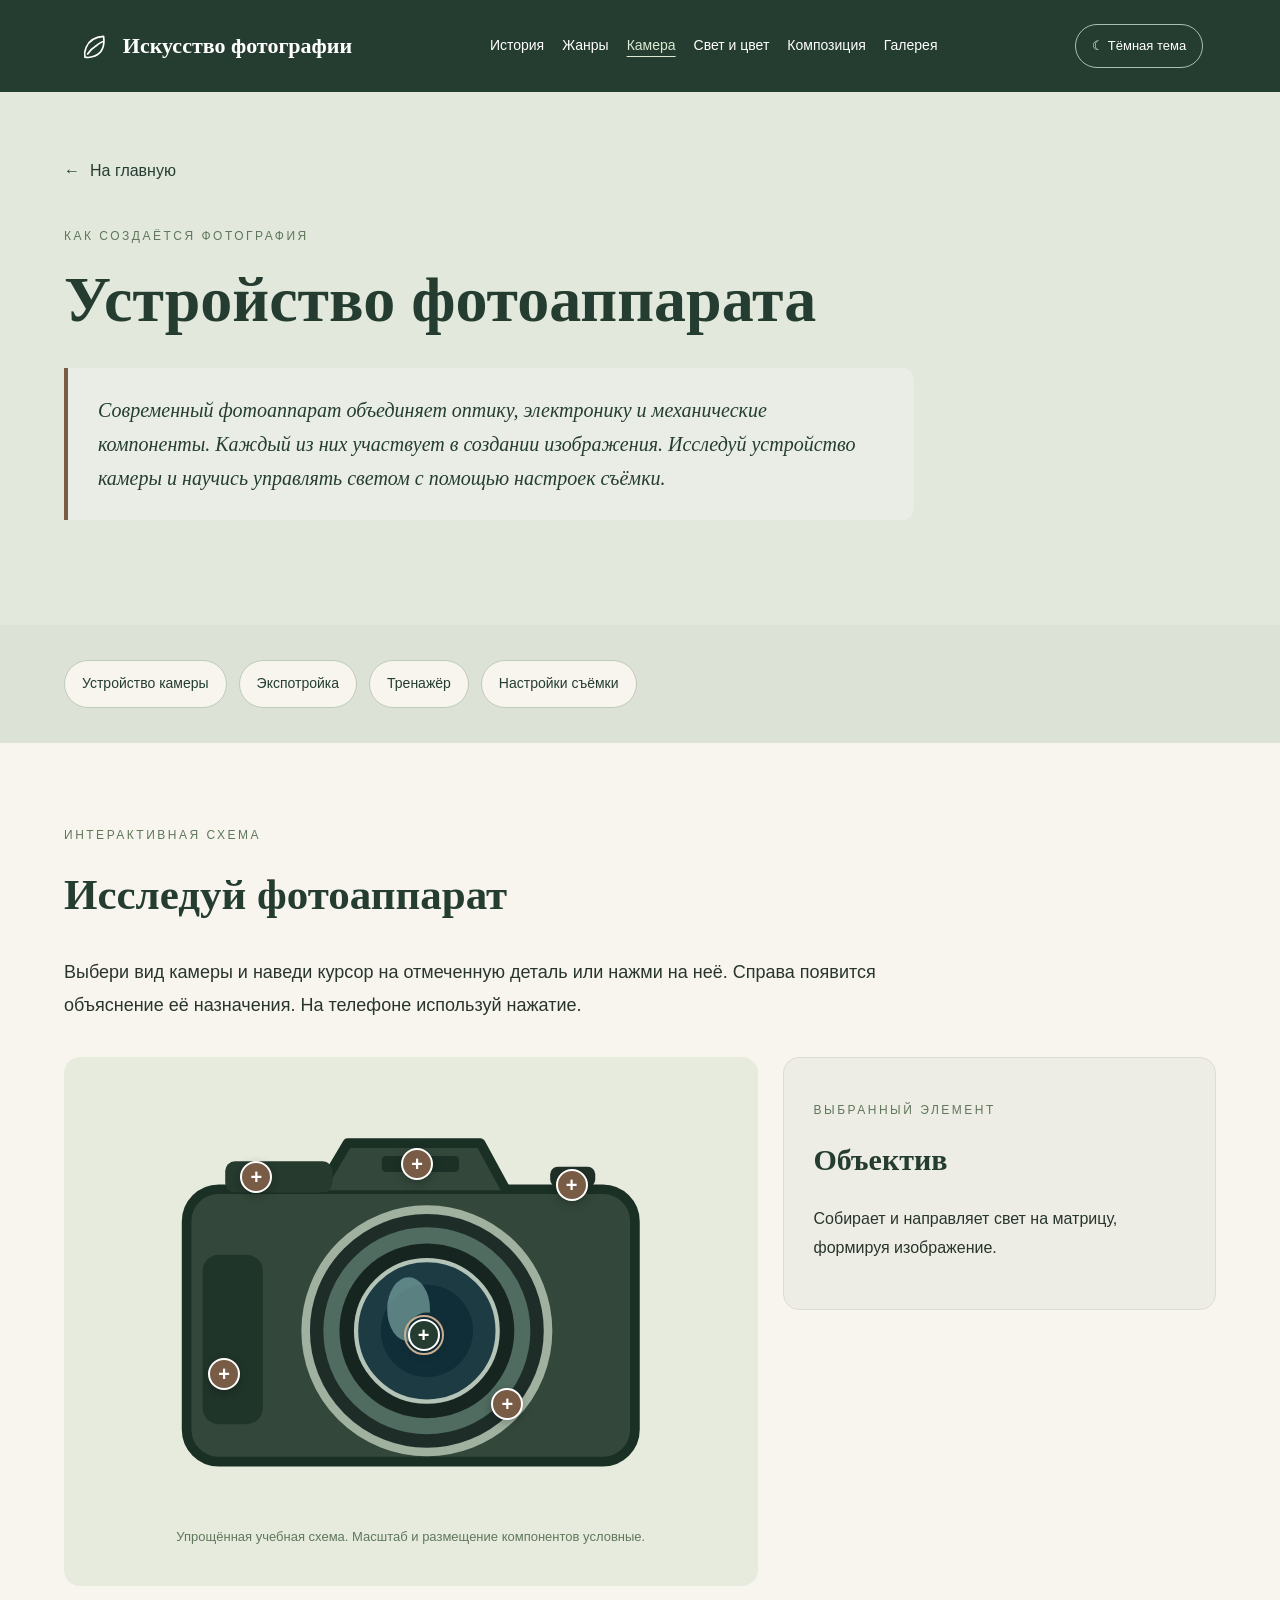
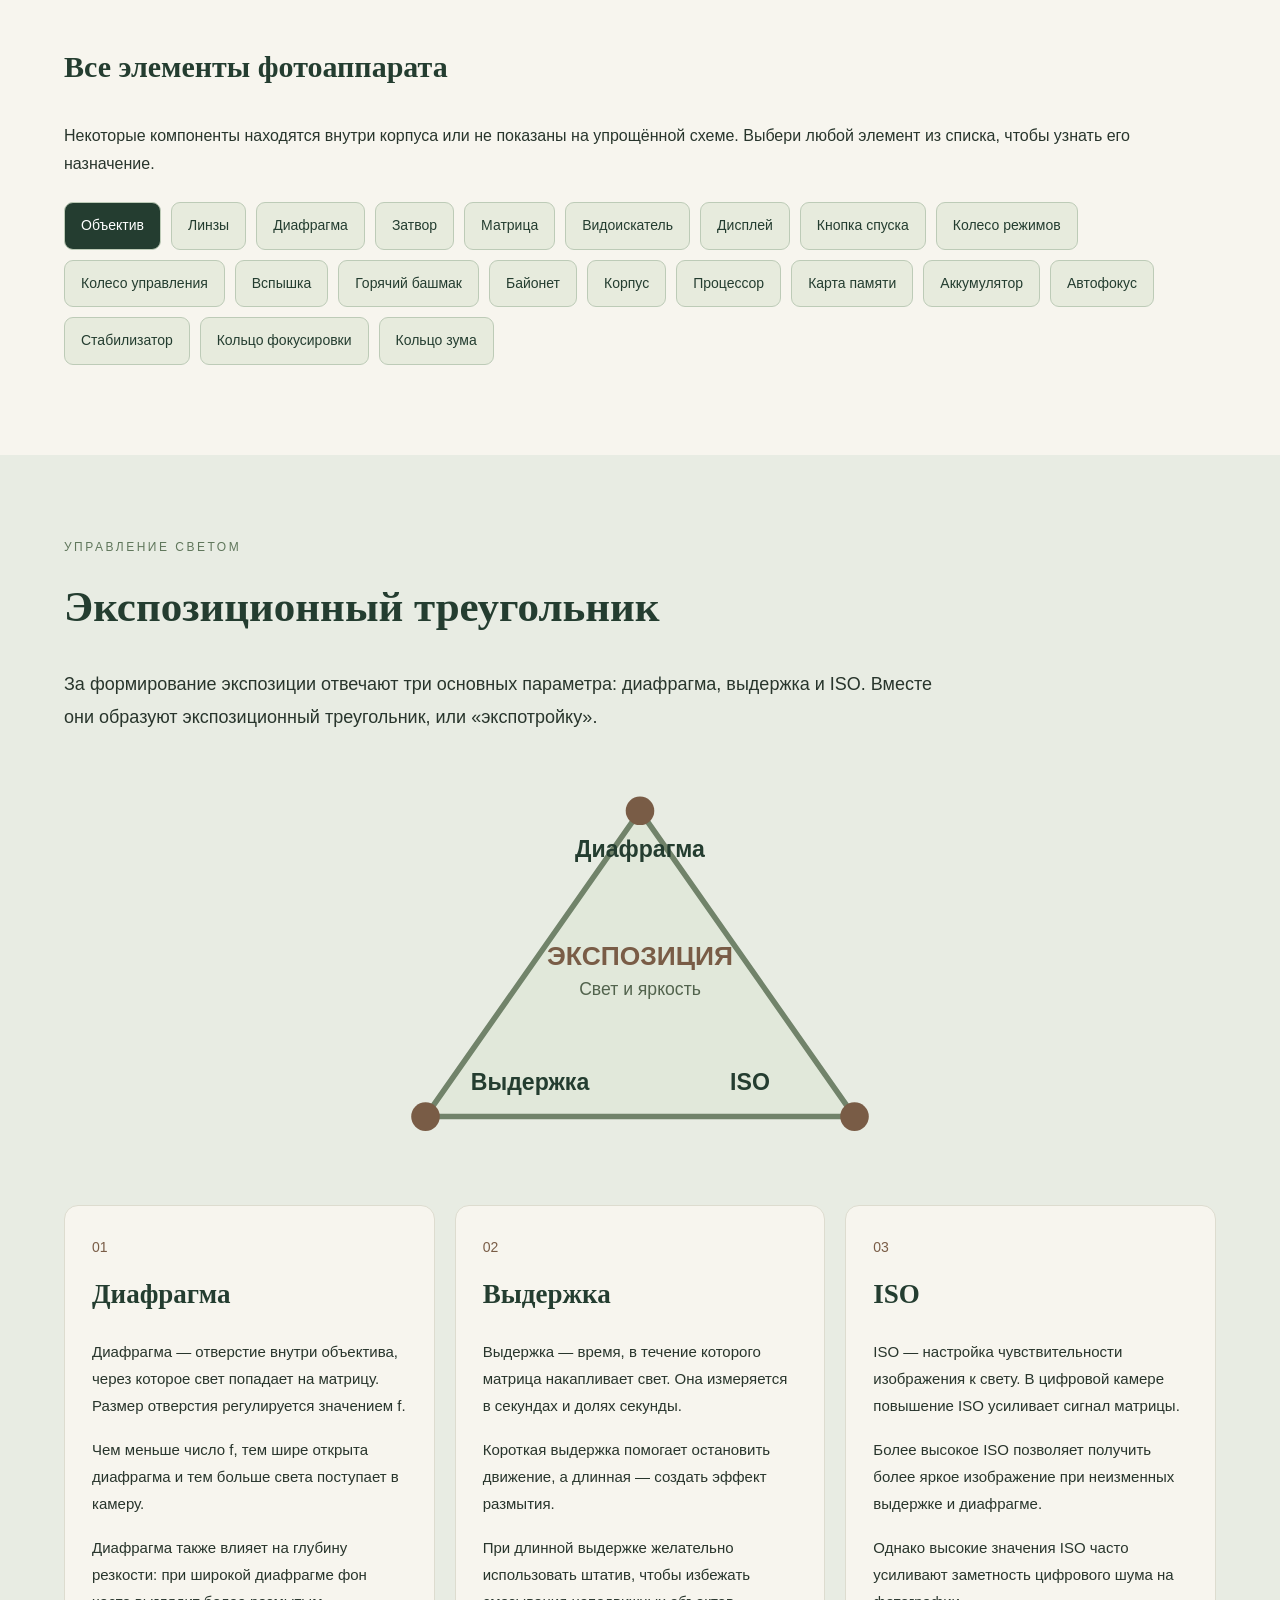
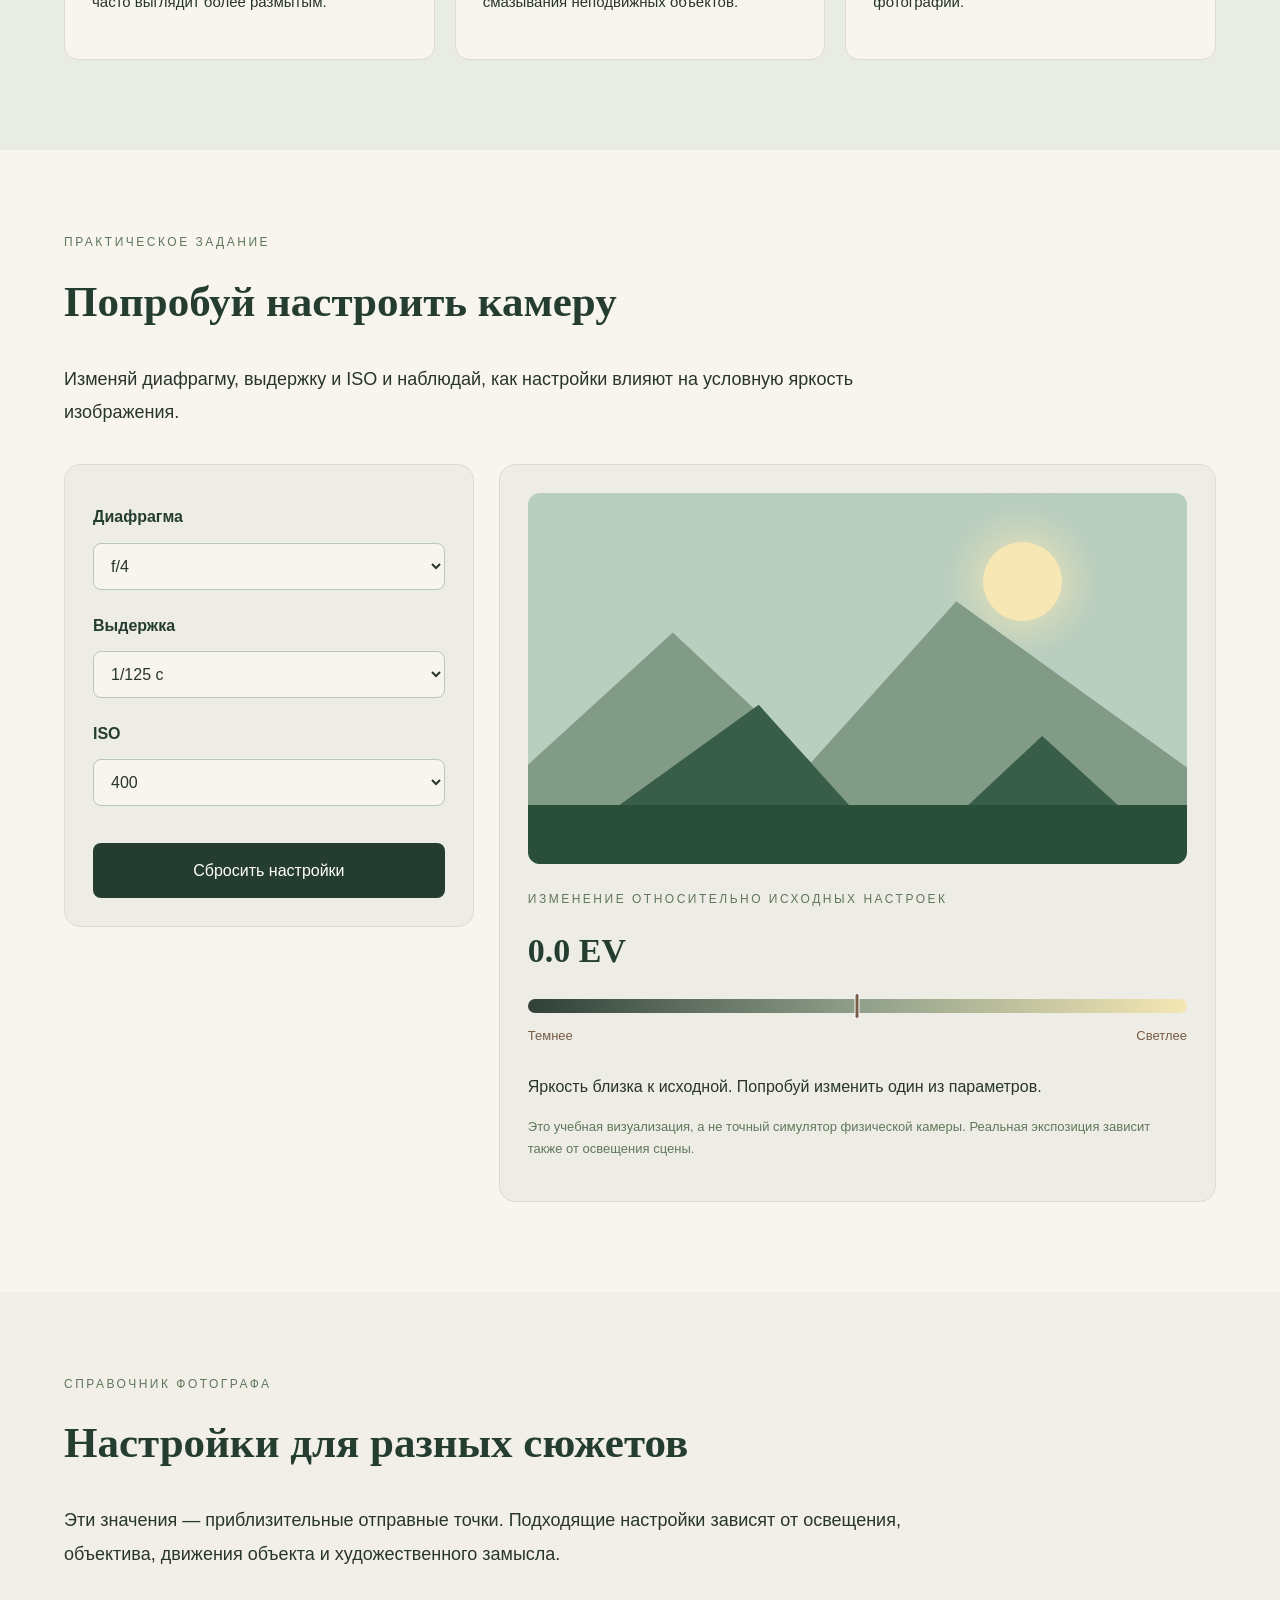
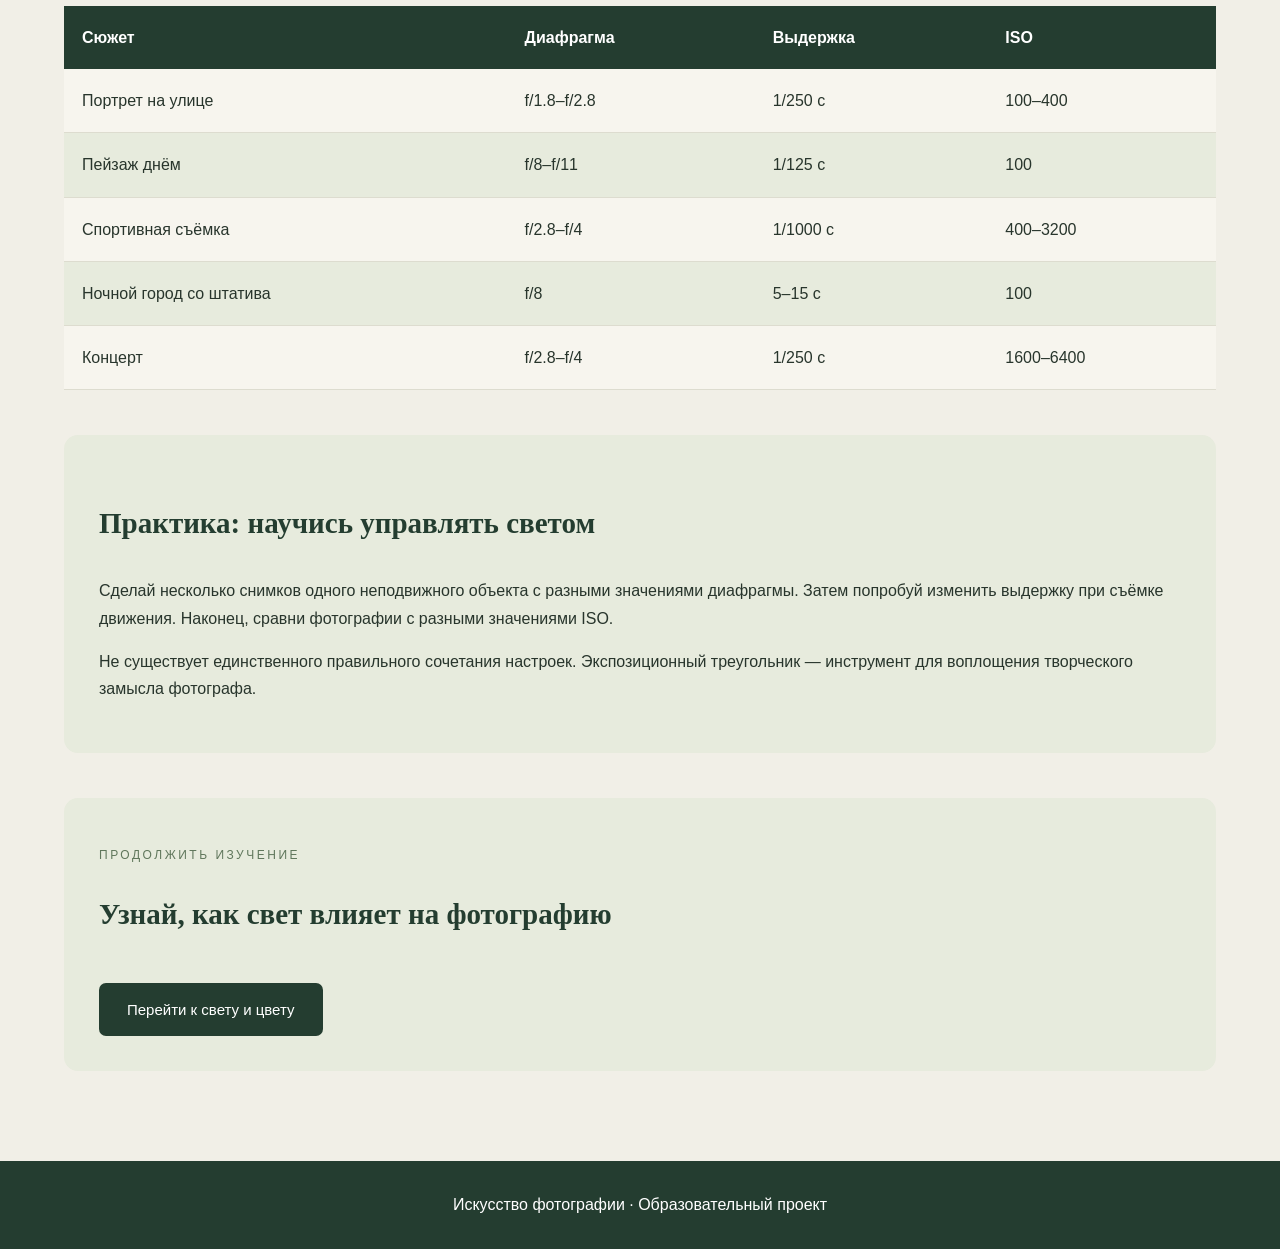
==== commit 6c6865f0: "Save current website version" ====
--- a/html/camera.html
+++ b/html/camera.html
@@ -18,9 +18,43 @@
 <body>
 
 <header class="header">
-    <a href="index.html" class="logo">
-        Искусство фотографии
-    </a>
+    
+<a href="index.html" class="logo">
+
+            <span class="logo-icon" aria-hidden="true">
+
+                <svg viewBox="0 0 64 64"
+                    fill="none"
+                    xmlns="http://www.w3.org/2000/svg">
+
+                    <!-- Контур листика -->
+                    <path
+                        d="M50 14C34 15 22 23 17 35C13 44 15 53 15 53C15 53 24 55 33 51C45 46 53 34 50 14Z"
+                        stroke="currentColor"
+                        stroke-width="3.2"
+                        stroke-linecap="round"
+                        stroke-linejoin="round"
+                    />
+
+                    <!-- Прожилка листика -->
+                    <path
+                        d="M20 47C24 41 30 35 38 30C42 27 45 25 48 24"
+                        stroke="currentColor"
+                        stroke-width="3.2"
+                        stroke-linecap="round"
+                        stroke-linejoin="round"
+                    />
+
+                </svg>
+
+            </span>
+
+            <span class="logo-text">
+                Искусство фотографии
+            </span>
+
+        </a>
+
 
     <nav class="nav" aria-label="Основная навигация">
         <a href="history.html">История</a>
@@ -47,13 +81,13 @@
             <p class="subtitle">Как создаётся фотография</p>
             <h1>Устройство фотоаппарата</h1>
 
-            <p class="camera-lead">
+            <blockquote class="genres-quote">
                 Современный фотоаппарат объединяет оптику,
                 электронику и механические компоненты.
                 Каждый из них участвует в создании изображения.
                 Исследуй устройство камеры и научись
                 управлять светом с помощью настроек съёмки.
-            </p>
+            </blockquote>
 
         </div>
     </section>
@@ -91,33 +125,6 @@
                 На телефоне используй нажатие.
             </p>
 
-            <!-- ПЕРЕКЛЮЧАТЕЛЬ ВИДА -->
-
-            <div class="camera-view-buttons">
-
-                <button type="button"
-                        class="camera-view-button active"
-                        data-view="front"
-                        aria-pressed="true">
-                    Вид спереди
-                </button>
-
-                <button type="button"
-                        class="camera-view-button"
-                        data-view="back"
-                        aria-pressed="false">
-                    Вид сзади
-                </button>
-
-                <button type="button"
-                        class="camera-view-button"
-                        data-view="inside"
-                        aria-pressed="false">
-                    Внутреннее устройство
-                </button>
-
-            </div>
-
             <div class="camera-interactive-layout">
 
                 <!-- ИЛЛЮСТРАЦИЯ -->
@@ -223,202 +230,6 @@
                                     style="--x:65%;--y:75%"
                                     data-part="zoom-ring"
                                     aria-label="Кольцо зума">+</button>
-
-                        </div>
-                    </div>
-
-                    <!-- ВИД СЗАДИ -->
-
-                    <div class="camera-view"
-                         data-camera-view="back"
-                         hidden>
-
-                        <div class="camera-illustration">
-
-                            <svg viewBox="0 0 600 400"
-                                 role="img"
-                                 aria-label="Схематичный вид фотоаппарата сзади">
-
-                                <rect x="88" y="99"
-                                      width="423" height="254"
-                                      rx="28" fill="#33483A"
-                                      stroke="#1A3025"
-                                      stroke-width="9"/>
-
-                                <path d="M228 100 L247 67
-                                         H357 L375 100"
-                                      fill="#33483A"
-                                      stroke="#1A3025"
-                                      stroke-width="8"/>
-
-                                <rect x="276" y="107"
-                                      width="48" height="30"
-                                      rx="7" fill="#0D211A"/>
-
-                                <rect x="139" y="145"
-                                      width="295" height="174"
-                                      rx="12" fill="#101D19"
-                                      stroke="#819588"
-                                      stroke-width="7"/>
-
-                                <rect x="150" y="156"
-                                      width="273" height="152"
-                                      rx="6" fill="#9BB9B2"/>
-
-                                <path d="M150 265 Q220 199 280 250
-                                         Q365 189 423 250
-                                         V308 H150 Z"
-                                      fill="#41684C"/>
-
-                                <path d="M150 286 Q249 237 340 275
-                                         Q390 258 423 279
-                                         V308 H150 Z"
-                                      fill="#243F32"/>
-
-                                <circle cx="468" cy="172" r="20"
-                                        fill="#1D3025"
-                                        stroke="#A0B1A0"
-                                        stroke-width="4"/>
-
-                                <circle cx="468" cy="255" r="27"
-                                        fill="#1D3025"
-                                        stroke="#A0B1A0"
-                                        stroke-width="5"/>
-
-                                <circle cx="468" cy="255" r="9"
-                                        fill="#92A895"/>
-
-                            </svg>
-
-                            <button class="camera-hotspot"
-                                    style="--x:48%;--y:30%"
-                                    data-part="viewfinder"
-                                    aria-label="Видоискатель">+</button>
-
-                            <button class="camera-hotspot"
-                                    style="--x:46%;--y:58%"
-                                    data-part="display"
-                                    aria-label="Дисплей">+</button>
-
-                            <button class="camera-hotspot"
-                                    style="--x:78%;--y:44%"
-                                    data-part="control-dial"
-                                    aria-label="Колесо управления">+</button>
-
-                            <button class="camera-hotspot"
-                                    style="--x:78%;--y:65%"
-                                    data-part="autofocus"
-                                    aria-label="Автофокус">+</button>
-
-                        </div>
-                    </div>
-
-                    <!-- ВНУТРЕННЕЕ УСТРОЙСТВО -->
-
-                    <div class="camera-view"
-                         data-camera-view="inside"
-                         hidden>
-
-                        <div class="camera-illustration">
-
-                            <svg viewBox="0 0 600 400"
-                                 role="img"
-                                 aria-label="Упрощённая схема внутренних компонентов фотоаппарата">
-
-                                <rect x="75" y="72"
-                                      width="455" height="270"
-                                      rx="22" fill="#D5DFD0"
-                                      stroke="#385646"
-                                      stroke-width="7"/>
-
-                                <path d="M125 140 H285"
-                                      stroke="#8EAE9D"
-                                      stroke-width="92"
-                                      stroke-linecap="round"/>
-
-                                <path d="M125 140 H285"
-                                      stroke="#29463B"
-                                      stroke-width="70"
-                                      stroke-linecap="round"/>
-
-                                <ellipse cx="150" cy="140"
-                                         rx="20" ry="47"
-                                         fill="#7AADA9"
-                                         stroke="#E5F3E8"
-                                         stroke-width="5"/>
-
-                                <ellipse cx="220" cy="140"
-                                         rx="13" ry="45"
-                                         fill="#527F84"
-                                         stroke="#D5F1E8"
-                                         stroke-width="4"/>
-
-                                <circle cx="286" cy="140" r="25"
-                                        fill="#795C46"
-                                        stroke="#D8C09D"
-                                        stroke-width="5"/>
-
-                                <rect x="345" y="94"
-                                      width="42" height="95"
-                                      rx="5" fill="#9AB88E"
-                                      stroke="#355448"
-                                      stroke-width="5"/>
-
-                                <rect x="430" y="111"
-                                      width="57" height="62"
-                                      rx="7" fill="#375F55"/>
-
-                                <rect x="345" y="228"
-                                      width="60" height="62"
-                                      rx="7" fill="#C8AF91"/>
-
-                                <rect x="436" y="229"
-                                      width="52" height="61"
-                                      rx="7" fill="#344B3F"/>
-
-                                <path d="M380 190 V222 M405 140 H430
-                                         M405 260 H430"
-                                      stroke="#795C46"
-                                      stroke-width="5"
-                                      stroke-dasharray="7 6"
-                                      fill="none"/>
-
-                            </svg>
-
-                            <button class="camera-hotspot"
-                                    style="--x:25%;--y:35%"
-                                    data-part="glass"
-                                    aria-label="Линзы">+</button>
-
-                            <button class="camera-hotspot"
-                                    style="--x:47%;--y:35%"
-                                    data-part="aperture"
-                                    aria-label="Диафрагма">+</button>
-
-                            <button class="camera-hotspot"
-                                    style="--x:61%;--y:27%"
-                                    data-part="sensor"
-                                    aria-label="Матрица">+</button>
-
-                            <button class="camera-hotspot"
-                                    style="--x:69%;--y:52%"
-                                    data-part="shutter"
-                                    aria-label="Затвор">+</button>
-
-                            <button class="camera-hotspot"
-                                    style="--x:77%;--y:36%"
-                                    data-part="processor"
-                                    aria-label="Процессор">+</button>
-
-                            <button class="camera-hotspot"
-                                    style="--x:63%;--y:65%"
-                                    data-part="battery"
-                                    aria-label="Аккумулятор">+</button>
-
-                            <button class="camera-hotspot"
-                                    style="--x:77%;--y:65%"
-                                    data-part="memory"
-                                    aria-label="Карта памяти">+</button>
 
                         </div>
                     </div>
--- a/css/style.css
+++ b/css/style.css
@@ -1,45 +1,13 @@
 
-
-:root {
-    --background: #F7F5EE;
-    --green: #243D30;
-    --accent: #71836A;
-    --brown: #795C46;
-    --sand: #C8AF91;
-    --text: #28352C;
-}
-
-
-* {
-    box-sizing: border-box;
-}
-
-body {
-    margin: 0;
-    background: var(--background);
-    color: var(--text);
-    font-family: Arial, sans-serif;
-    line-height: 1.6;
-}
-
-.header {
-    display: flex;
-    justify-content: space-between;
-    align-items: center;
-    flex-wrap: wrap;
-    gap: 20px;
-    padding: 24px 6%;
-    background: var(--green);
-}
-
-.logo {
-    font-family: Georgia, serif;
-    font-size: 22px;
-    font-weight: bold;
-    color: white;
-    text-decoration: none;
-}
-
+/* ==================================================
+   ИСКУССТВО ФОТОГРАФИИ
+   ОБЩИЙ ФАЙЛ СТИЛЕЙ ДЛЯ ВСЕХ СТРАНИЦ
+================================================== */
+
+
+/* ==================================================
+   1. ПЕРЕМЕННЫЕ И БАЗОВЫЕ СТИЛИ
+================================================== */
 
 :root {
     --background: #F7F5EE;
@@ -49,9 +17,15 @@
     --sand: #C8AF91;
     --text: #28352C;
     --card: #EEEDE5;
-}
-
-* {
+    --surface: #EEEDE5;
+    --green-soft: #DCE3D6;
+    --border: #D5D9CD;
+    --light: #FFFFFF;
+}
+
+*,
+*::before,
+*::after {
     box-sizing: border-box;
 }
 
@@ -61,14 +35,76 @@
 
 body {
     margin: 0;
+    min-width: 320px;
     background: var(--background);
     color: var(--text);
-    font-family: Arial, sans-serif;
-    line-height: 1.6;
+    font-family: Arial, Helvetica, sans-serif;
+    font-size: 16px;
+    line-height: 1.7;
+}
+
+img {
+    max-width: 100%;
+}
+
+button,
+select,
+input,
+textarea {
+    font: inherit;
+}
+
+button {
+    cursor: pointer;
 }
 
 a {
     color: inherit;
+}
+
+a:focus-visible,
+button:focus-visible,
+select:focus-visible {
+    outline: 3px solid var(--sand);
+    outline-offset: 3px;
+}
+
+.container {
+    width: 100%;
+    max-width: 1200px;
+    margin: 0 auto;
+    padding: 0 24px;
+}
+
+.container.narrow,
+.narrow {
+    max-width: 960px;
+}
+
+.subtitle,
+.eyebrow {
+    color: #60775C;
+    text-transform: uppercase;
+    letter-spacing: 2.5px;
+    font-size: 12px;
+    font-weight: 500;
+}
+
+[hidden] {
+    display: none !important;
+}
+
+
+/* ==================================================
+   2. ШАПКА САЙТА
+================================================== */
+
+/* Поддержка обеих версий HTML */
+
+.header,
+.site-header {
+    background: var(--green);
+    color: white;
 }
 
 .header {
@@ -78,53 +114,298 @@
     flex-wrap: wrap;
     gap: 20px;
     padding: 24px 6%;
-    background: var(--green);
+}
+
+.header-inner {
+    min-height: 85px;
+    display: flex;
+    justify-content: space-between;
+    align-items: center;
+    gap: 25px;
 }
 
 .logo {
+    display: inline-flex;
+    align-items: center;
+    gap: 12px;
+
     font-family: Georgia, serif;
     font-size: 22px;
     font-weight: bold;
     color: white;
     text-decoration: none;
-}
-
-.nav {
+    flex-shrink: 0;
+}
+
+.logo-icon {
+    display: inline-flex;
+    align-items: center;
+    justify-content: center;
+    width: 34px;
+    height: 34px;
+    flex-shrink: 0;
+    color: white;
+}
+
+.logo-icon svg {
+    display: block;
+    width: 100%;
+    height: 100%;
+}
+
+.logo-text {
+    display: inline-block;
+    line-height: 1.1;
+}
+
+.nav,
+.site-nav {
     display: flex;
     flex-wrap: wrap;
+    align-items: center;
     gap: 18px;
 }
 
-.nav a {
+.nav a,
+.site-nav a {
     color: white;
     text-decoration: none;
     font-size: 14px;
-}
-
-.nav a:hover {
+    transition: color 0.2s;
+}
+
+.nav a:hover,
+.site-nav a:hover {
     color: #C5D4BB;
 }
+
+.nav a[aria-current="page"],
+.site-nav a[aria-current="page"] {
+    color: #DCE9D3;
+    text-decoration: underline;
+    text-underline-offset: 6px;
+}
+
+/* Мобильная кнопка */
+
+.menu-toggle {
+    display: none;
+    padding: 7px 13px;
+    border: 1px solid #A9BDA9;
+    border-radius: 8px;
+    background: transparent;
+    color: white;
+    font-size: 24px;
+}
+
+
+/* ==================================================
+   3. ОБЩИЕ ЭЛЕМЕНТЫ
+================================================== */
+
+.back-link {
+    display: inline-flex;
+    align-items: center;
+    gap: 10px;
+    margin-bottom: 30px;
+    color: var(--green);
+    text-decoration: none;
+    font-size: 16px;
+    font-weight: 500;
+}
+
+.back-link:hover {
+    color: var(--brown);
+}
+
+.button {
+    display: inline-block;
+    margin-top: 20px;
+    padding: 14px 28px;
+    border: none;
+    border-radius: 7px;
+    background: var(--green);
+    color: white;
+    text-decoration: none;
+    text-align: center;
+    font-size: 15px;
+    transition: background 0.2s;
+}
+
+.button:hover {
+    background: #41634D;
+}
+
+.footer,
+.site-footer {
+    padding: 30px 20px;
+    background: var(--green);
+    color: white;
+    text-align: center;
+}
+
+.footer p,
+.site-footer p {
+    margin: 0;
+}
+
+
+/* ==================================================
+   4. ОБЩИЕ ЗАГОЛОВКИ И ВСТУПЛЕНИЯ
+================================================== */
+
+.page-hero,
+.history-intro,
+.genres-intro,
+.light-intro,
+.composition-intro,
+.gallery-intro,
+.camera-intro {
+    padding: 65px 0 75px;
+    background: #E3E8DD;
+    background-image: none;
+}
+
+.page-hero h1,
+.history-intro h1,
+.genres-intro h1,
+.light-intro h1,
+.composition-intro h1,
+.gallery-intro h1,
+.camera-intro h1 {
+    margin: 15px 0 28px;
+    color: var(--green);
+    font-family: Georgia, serif;
+    font-size: clamp(38px, 5vw, 65px);
+    font-weight: 700;
+    line-height: 1.2;
+}
+
+.history-lead,
+.genres-lead,
+.light-lead,
+.composition-lead,
+.gallery-lead,
+.camera-lead,
+.intro-copy p {
+    max-width: 900px;
+    font-size: 19px;
+    line-height: 1.85;
+}
+
+.genres-quote,
+.light-quote,
+.composition-quote,
+.intro-copy blockquote {
+    max-width: 850px;
+    margin: 30px 0;
+    padding: 25px 30px;
+    border-left: 4px solid var(--brown);
+    border-radius: 0 12px 12px 0;
+    background: #EAEDE5;
+    color: var(--green);
+    font-family: Georgia, serif;
+    font-size: 20px;
+    font-style: italic;
+}
+
+.intro-copy {
+    padding: 35px 0 20px;
+}
+
+.intro-copy cite {
+    display: block;
+    margin-top: 10px;
+    color: var(--brown);
+    font-size: 15px;
+}
+
+
+/* ==================================================
+   5. ПОЛОСЫ СОДЕРЖАНИЯ СТРАНИЦ
+================================================== */
+
+.section-nav,
+.history-navigation,
+.genres-navigation,
+.light-navigation,
+.composition-navigation,
+.camera-navigation {
+    padding: 35px 0;
+    background: #DCE3D6;
+    background-image: none;
+}
+
+.history-navigation h2,
+.light-navigation h2,
+.composition-navigation h2 {
+    margin: 0 0 25px;
+    color: var(--green);
+    font-family: Georgia, serif;
+    font-size: 28px;
+}
+
+.history-menu,
+.genres-menu,
+.light-menu,
+.composition-menu,
+.camera-menu,
+.chips {
+    display: flex;
+    flex-wrap: wrap;
+    gap: 12px;
+}
+
+.history-menu a,
+.genres-menu a,
+.light-menu a,
+.composition-menu a,
+.camera-menu a,
+.chips a {
+    display: inline-block;
+    padding: 11px 17px;
+    border: 1px solid #BFCBB9;
+    border-radius: 24px;
+    background: var(--background);
+    color: var(--green);
+    text-decoration: none;
+    font-size: 14px;
+    transition:
+        background 0.2s,
+        color 0.2s;
+}
+
+.history-menu a:hover,
+.genres-menu a:hover,
+.light-menu a:hover,
+.composition-menu a:hover,
+.camera-menu a:hover,
+.chips a:hover {
+    background: var(--green);
+    color: white;
+}
+
+
+/* ==================================================
+   6. ГЛАВНАЯ СТРАНИЦА — СТАРАЯ ВЕРСИЯ
+================================================== */
 
 .hero {
     min-height: 78vh;
     display: flex;
     align-items: center;
     padding: 70px 8%;
-    background: linear-gradient(
-        120deg,
-        #E4E9DE,
-        #F7F5EE
-    );
+    background: #E4E9DE;
 }
 
 .hero-wrapper {
-    width: 100%;
-    max-width: 1300px;
-    margin: 0 auto;
     display: flex;
     align-items: center;
     justify-content: space-between;
     gap: 55px;
+    width: 100%;
+    max-width: 1300px;
+    margin: 0 auto;
 }
 
 .hero-content {
@@ -133,105 +414,74 @@
     max-width: 680px;
 }
 
-.subtitle {
-    color: #60775C;
-    text-transform: uppercase;
-    letter-spacing: 3px;
-    font-size: 12px;
-}
-
 .hero-quote {
+    margin: 30px 0 12px;
+    padding-left: 25px;
+    border-left: 4px solid var(--brown);
+    color: var(--green);
     font-family: Georgia, serif;
     font-size: clamp(30px, 3.5vw, 48px);
+    font-weight: normal;
     line-height: 1.25;
-    font-weight: normal;
-    color: var(--green);
-    border-left: 4px solid var(--brown);
-    padding-left: 25px;
-    margin: 30px 0 12px;
 }
 
 .quote-author {
+    margin-bottom: 30px;
     color: var(--brown);
     font-family: Georgia, serif;
+    font-size: 18px;
     font-style: italic;
-    font-size: 18px;
-    margin-bottom: 30px;
 }
 
 .hero-text {
+    max-width: 530px;
     color: #60775C;
     font-size: 20px;
-    max-width: 530px;
-}
-
-.button {
-    display: inline-block;
-    margin-top: 25px;
-    padding: 14px 28px;
-    background: var(--green);
-    color: white;
-    text-decoration: none;
-    border-radius: 6px;
-    transition: background 0.2s;
-}
-
-.button:hover {
-    background: #41634D;
-}
-
+}
 
 .hero-image {
     flex: 0 1 450px;
     min-width: 0;
-    transform: translateX(-30px);
-}
-
+}
 
 .hero-image img {
     display: block;
     width: 100%;
     height: auto;
     object-fit: contain;
-
     border-radius: 20px;
-    box-shadow: 0 12px 30px rgba(36, 61, 48, 0.22);
-}
-
-
-.container {
-    max-width: 1200px;
-    margin: 0 auto;
-    padding: 0 24px;
+    box-shadow: 0 12px 30px rgba(36, 61, 48, 0.16);
 }
 
 .sections {
-    padding: 90px 0;
+    padding: 85px 0;
 }
 
 .section-heading {
+    margin: 8px 0 35px;
+    color: var(--green);
     font-family: Georgia, serif;
     font-size: clamp(32px, 4vw, 48px);
-    color: var(--green);
-    margin: 8px 0 35px;
 }
 
 .sections-grid {
     display: grid;
-    grid-template-columns: repeat(3, 1fr);
+    grid-template-columns: repeat(3, minmax(0, 1fr));
     gap: 22px;
 }
 
 .section-card {
     display: flex;
     flex-direction: column;
+    min-height: 260px;
     padding: 30px;
-    min-height: 260px;
+    border: 1px solid #DDDCCF;
+    border-radius: 11px;
     background: var(--card);
-    border: 1px solid #DDDCCF;
-    border-radius: 10px;
     text-decoration: none;
-    transition: transform 0.2s, box-shadow 0.2s;
+    transition:
+        transform 0.2s,
+        box-shadow 0.2s;
 }
 
 .section-card:hover {
@@ -242,191 +492,258 @@
 .card-number {
     color: var(--brown);
     font-size: 14px;
-    letter-spacing: 2px;
+    letter-spacing: 1px;
 }
 
 .section-card h3 {
+    margin: 18px 0 10px;
+    color: var(--green);
     font-family: Georgia, serif;
     font-size: 24px;
     line-height: 1.3;
-    color: var(--green);
-    margin: 18px 0 10px;
 }
 
 .section-card p {
+    margin: 0 0 20px;
     font-size: 15px;
-    margin: 0 0 20px;
 }
 
 .card-link {
     margin-top: auto;
     color: var(--brown);
+    font-size: 14px;
     font-weight: bold;
+}
+
+
+/* ==================================================
+   7. ГЛАВНАЯ СТРАНИЦА — НОВАЯ ВЕРСИЯ
+================================================== */
+
+.home-hero {
+    padding: 70px 0;
+    background: #E8ECE3;
+}
+
+.home-hero-grid {
+    display: grid;
+    grid-template-columns: 1.1fr 0.9fr;
+    gap: 50px;
+    align-items: center;
+}
+
+.home-hero-content {
+    min-width: 0;
+}
+
+.home-hero h1,
+.home-hero h2,
+.home-main-title {
+    margin: 15px 0 25px;
+    color: var(--green);
+    font-family: Georgia, serif;
+    font-size: clamp(40px, 5vw, 66px);
+    line-height: 1.15;
+}
+
+.home-quote {
+    max-width: 660px;
+    margin: 0 0 28px;
+    padding: 26px 30px;
+    border-left: 4px solid var(--brown);
+    border-radius: 0 12px 12px 0;
+    background: #F7F5EE;
+}
+
+.home-quote p {
+    margin: 0;
+    color: var(--green);
+    font-family: Georgia, serif;
+    font-size: clamp(18px, 2vw, 23px);
+    line-height: 1.6;
+}
+
+.home-quote cite {
+    display: block;
+    margin-top: 15px;
+    color: var(--brown);
     font-size: 14px;
-}
-
-.footer {
-    padding: 28px;
+    font-style: normal;
+    text-align: right;
+}
+
+.home-intro {
+    max-width: 550px;
+    margin-bottom: 35px;
+    color: #60775C;
+    font-size: 19px;
+}
+
+.home-art {
+    display: block;
+    width: 100%;
+    max-height: 430px;
+    object-fit: contain;
+}
+
+.content-section {
+    padding: 65px 0 85px;
+}
+
+.content-section.tinted {
+    background: #E8EDE3;
+}
+
+.content-section > .container > h2 {
+    color: var(--green);
+    font-family: Georgia, serif;
+    font-size: clamp(30px, 4vw, 43px);
+}
+
+.home-sections-lead {
+    max-width: 700px;
+    margin-bottom: 35px;
+    font-size: 17px;
+}
+
+.topic-grid {
+    display: grid;
+    grid-template-columns: repeat(3, minmax(0, 1fr));
+    gap: 20px;
+}
+
+.topic-card {
+    display: flex;
+    flex-direction: column;
+    min-height: 235px;
+    padding: 27px;
+    border: 1px solid var(--border);
+    border-radius: 14px;
+    background: var(--card);
+    text-decoration: none;
+    transition:
+        transform 0.2s,
+        box-shadow 0.2s;
+}
+
+.topic-card:hover {
+    transform: translateY(-4px);
+    box-shadow: 0 12px 25px rgba(36, 61, 48, 0.11);
+}
+
+.topic-card h3 {
+    margin: 12px 0;
+    color: var(--green);
+    font-family: Georgia, serif;
+    font-size: 24px;
+}
+
+.topic-card p {
+    margin-bottom: 20px;
+    font-size: 15px;
+}
+
+.topic-card b {
+    margin-top: auto;
+    color: var(--brown);
+    font-size: 14px;
+}
+
+.home-final {
+    max-width: 850px;
+    margin: 0 auto;
     text-align: center;
-    background: var(--green);
-    color: white;
-}
-
-@media (max-width: 1000px) {
-    .sections-grid {
-        grid-template-columns: repeat(2, 1fr);
-    }
-
-    .hero-wrapper {
-        gap: 30px;
-    }
-
-    .hero-image {
-        flex-basis: 300px;
-        transform: none;
-    }
-}
-
-@media (max-width: 768px) {
-    .header {
-        flex-direction: column;
-        align-items: flex-start;
-    }
-
-    .hero {
-        padding: 60px 7%;
-    }
-
-    .hero-wrapper {
-        flex-direction: column;
-        align-items: flex-start;
-    }
-
-    .hero-content {
-        width: 100%;
-    }
-
-    .hero-image {
-        width: 100%;
-        max-width: 340px;
-        flex-basis: auto;
-        align-self: center;
-    }
-
-    .hero-text {
-        font-size: 18px;
-    }
-
-    .sections {
-        padding: 65px 0;
-    }
-
-    .sections-grid {
-        grid-template-columns: 1fr;
-    }
-}
-
-
-/* ===== ИСТОРИЯ ФОТОГРАФИИ ===== */
-
-.history-intro {
-    padding: 85px 0 75px;
-    background: linear-gradient(120deg, #E4E9DE, #F7F5EE);
-}
-
-.history-intro h1 {
-    font-family: Georgia, serif;
-    font-size: clamp(40px, 6vw, 70px);
-    line-height: 1.15;
-    color: var(--green);
-    margin: 20px 0;
-}
-
-.history-lead {
-    max-width: 850px;
-    color: var(--text);
-    font-size: 20px;
-    line-height: 1.8;
-}
-
-.history-navigation {
-    padding: 45px 0;
-    background: #E9EDE3;
-}
-
-.history-navigation h2 {
-    font-family: Georgia, serif;
-    font-size: 28px;
-    color: var(--green);
-    margin: 0 0 25px;
-}
-
-.history-menu {
-    display: flex;
-    flex-wrap: wrap;
-    gap: 12px;
-}
-
-.history-menu a {
-    padding: 12px 18px;
-    background: var(--background);
-    border: 1px solid #C9D2C4;
-    border-radius: 8px;
-    color: var(--green);
-    text-decoration: none;
-    font-size: 14px;
-    transition: 0.2s;
-}
-
-.history-menu a:hover {
-    background: var(--green);
-    color: white;
-}
+}
+
+.home-final h2 {
+    color: var(--green);
+    font-family: Georgia, serif;
+    font-size: clamp(28px, 4vw, 42px);
+}
+
+.home-final p:not(.eyebrow) {
+    font-size: 17px;
+    line-height: 1.9;
+}
+
+
+/* ==================================================
+   8. ИСТОРИЯ ФОТОГРАФИИ
+================================================== */
 
 .history-content {
     padding: 35px 0 90px;
 }
 
-.history-block {
+.history-block,
+.article-section {
     max-width: 950px;
     margin: 0 auto;
-    padding: 65px 0;
+    padding: 60px 0;
     border-bottom: 1px solid #D4D9CE;
     scroll-margin-top: 20px;
 }
 
-.history-heading {
+.history-heading,
+.article-heading {
     display: flex;
     align-items: flex-start;
     gap: 25px;
     margin-bottom: 35px;
 }
 
-.history-number {
+.history-number,
+.section-number {
+    color: var(--brown);
     font-family: Georgia, serif;
     font-size: 46px;
-    color: var(--brown);
     line-height: 1;
 }
 
-.history-heading h2 {
+.history-heading h2,
+.article-heading h2 {
+    margin: 5px 0;
+    color: var(--green);
     font-family: Georgia, serif;
     font-size: clamp(28px, 4vw, 42px);
     line-height: 1.2;
-    color: var(--green);
-    margin: 8px 0;
-}
-
-.history-block > p {
+}
+
+.history-block > p,
+.article-section > p {
+    margin: 0 0 22px;
     font-size: 17px;
     line-height: 1.9;
-    margin: 0 0 22px;
-}
-
-
+}
+
+/* Одиночные изображения истории */
 
 .history-figure {
-    margin: 35px 0 65px;
+    width: 100%;
+    max-width: 720px;
+    margin: 35px auto 65px;
+    text-align: center;
+}
+
+.history-photo {
+    display: flex;
+    justify-content: center;
+    align-items: center;
+    min-height: 0;
+    padding: 0;
+    border: none;
+    background: transparent;
+}
+
+.history-photo img {
+    display: block;
+    width: auto;
+    max-width: 100%;
+    max-height: 500px;
+    height: auto;
+    object-fit: contain;
+    border-radius: 14px;
+    cursor: zoom-in;
 }
 
 .history-figure figcaption {
@@ -436,908 +753,443 @@
     text-align: center;
 }
 
-
-.history-photo {
-    display: flex;
-    align-items: center;
-    justify-content: center;
-    padding: 0;
-    padding-bottom: 35px;
-    border: none;
-    background: transparent;
-    min-height: 0;
-}
-
-.history-photo img {
-    display: block;
-    width: 100%;
-    height: auto;
-    border-radius: 14px;
-}
+/* Изображения 2 и 3 рядом */
 
 .history-images {
     display: grid;
     grid-template-columns: repeat(2, minmax(0, 1fr));
-    gap: 25px;
-    max-width: 900px;
+    gap: 30px;
+    width: 100%;
+    max-width: 1100px;
     margin: 40px auto 65px;
-    align-items: start;
+    align-items: center;
+}
+
+.history-small-figure {
+    min-width: 0;
+    margin: 0;
+    text-align: center;
 }
 
 .history-small-figure img {
     display: block;
     width: 100%;
-    height: 330px;
+    height: 400px;
+    max-height: none;
     object-fit: contain;
-    border-radius: 12px;
-}
-
-
-.history-small-figure img {
-    display: block;
-    width: 100%;
-    height: 260px;
-    object-fit: contain;
-    border-radius: 12px;
+    border-radius: 14px;
+    cursor: zoom-in;
 }
 
 .history-small-figure figcaption {
     margin-top: 12px;
+    color: var(--brown);
     font-size: 14px;
+    text-align: center;
+}
+
+/* Новые классы истории */
+
+.photo-figure {
+    width: 100%;
+    max-width: 840px;
+    margin: 35px auto 60px;
+    text-align: center;
+}
+
+.photo-figure img {
+    display: block;
+    width: auto;
+    max-width: 100%;
+    max-height: 550px;
+    height: auto;
+    margin: 0 auto;
+    object-fit: contain;
+    border-radius: 14px;
+    cursor: zoom-in;
+}
+
+.photo-figure figcaption {
+    margin-top: 12px;
     color: var(--brown);
+    font-size: 14px;
     text-align: center;
 }
 
-
-.history-next {
+.history-compact {
+    max-width: 460px;
+}
+
+.history-compact img {
+    max-height: 460px;
+}
+
+.history-featured {
+    max-width: 960px;
+}
+
+.history-featured img {
+    max-height: 670px;
+}
+
+.history-pair {
+    display: grid;
+    grid-template-columns: repeat(2, minmax(0, 1fr));
+    align-items: center;
+    gap: 25px;
+    max-width: 1100px;
+    margin: 40px auto 65px;
+}
+
+.history-pair .photo-figure {
+    min-width: 0;
+    max-width: none;
+    margin: 0;
+}
+
+.history-pair-small img,
+.history-pair-large img {
+    width: 100%;
+    height: 400px;
+    object-fit: contain;
+    border-radius: 14px;
+}
+
+/* Завершающий блок истории */
+
+.history-next,
+.next-panel {
     margin-top: 60px;
     padding: 40px;
+    border-radius: 14px;
     background: #E7EBDD;
-    border-radius: 14px;
-}
-
-.history-next h3 {
+}
+
+.history-next h3,
+.next-panel h2 {
+    margin: 12px 0;
+    color: var(--green);
     font-family: Georgia, serif;
     font-size: 30px;
-    color: var(--green);
-    margin: 12px 0;
-}
-
-@media (max-width: 768px) {
-    .history-intro {
-        padding: 55px 0;
-    }
-
-    .history-lead {
-        font-size: 17px;
-    }
-
-    .history-heading {
-        gap: 15px;
-    }
-
-    .history-number {
-        font-size: 34px;
-    }
-
-    .history-block {
-        padding: 45px 0;
-    }
-
-    .history-block > p {
-        font-size: 16px;
-    }
-
-    .history-images {
-        grid-template-columns: 1fr;
-    }
-
-    .history-next {
-        padding: 25px;
-    }
-}
-
-
-.back-link {
-    display: inline-flex;
-    align-items: center;
-    gap: 10px;
-    margin-bottom: 30px;
-    color: var(--green);
-    text-decoration: none;
-    font-size: 16px;
-    font-weight: 500;
-    transition: color 0.2s;
-}
-
-.back-link span {
-    font-size: 26px;
-    transition: transform 0.2s;
-}
-
-.back-link:hover {
-    color: var(--brown);
-}
-
-.back-link:hover span {
-    transform: translateX(-5px);
-}
-
-
-/* ===== ПРОСМОТРЩИК ФОТОГРАФИЙ ===== */
-
-.lightbox-trigger {
-    cursor: zoom-in;
-}
-
-.lightbox-trigger:focus-visible {
-    outline: 3px solid var(--brown);
-    outline-offset: 4px;
-}
-
-/* Затемнение страницы */
-.lightbox {
-    display: none;
-    position: fixed;
-    inset: 0;
-    z-index: 9999;
-    background: rgba(18, 28, 22, 0.96);
-
-    align-items: center;
-    justify-content: center;
-    padding: 65px 70px;
-}
-
-.lightbox.active {
-    display: flex;
-}
-
-body.lightbox-open {
-    overflow: hidden;
-}
-
-/* Центральная часть */
-.lightbox-content {
-    display: flex;
-    flex-direction: column;
-    align-items: center;
-    justify-content: center;
-    max-width: 100%;
-    max-height: 100%;
-    min-width: 0;
-}
-
-.lightbox-image {
-    display: block;
-    max-width: 100%;
-    max-height: 72vh;
-    width: auto;
-    height: auto;
-    object-fit: contain;
-    border-radius: 10px;
-    box-shadow: 0 12px 45px rgba(0, 0, 0, 0.4);
-}
-
-/* Подпись */
-.lightbox-caption {
-    margin: 18px 0 5px;
-    color: #F7F5EE;
-    font-size: 16px;
-    text-align: center;
-}
-
-.lightbox-counter {
-    margin: 0;
-    color: #C8AF91;
-    font-size: 14px;
-}
-
-/* Общий стиль кнопок */
-.lightbox-close,
-.lightbox-prev,
-.lightbox-next {
-    position: absolute;
-    border: none;
-    background: rgba(247, 245, 238, 0.12);
-    color: white;
-    cursor: pointer;
-    display: flex;
-    align-items: center;
-    justify-content: center;
-    transition: background 0.2s;
-}
-
-.lightbox-close:hover,
-.lightbox-prev:hover,
-.lightbox-next:hover {
-    background: rgba(247, 245, 238, 0.28);
-}
-
-/* Крестик справа сверху */
-.lightbox-close {
-    top: 22px;
-    right: 28px;
-    width: 46px;
-    height: 46px;
-    border-radius: 50%;
-    font-size: 32px;
-    z-index: 2;
-}
-
-/* Стрелки */
-.lightbox-prev,
-.lightbox-next {
-    top: 50%;
-    transform: translateY(-50%);
-    width: 45px;
-    height: 55px;
-    border-radius: 10px;
-    font-size: 24px;
-}
-
-.lightbox-prev {
-    left: 18px;
-}
-
-.lightbox-next {
-    right: 18px;
-}
-
-.lightbox-prev[hidden],
-.lightbox-next[hidden] {
-    display: none;
-}
-
-/* Телефоны */
-@media (max-width: 768px) {
-    .lightbox {
-        padding: 70px 45px;
-    }
-
-    .lightbox-image {
-        max-height: 65vh;
-    }
-
-    .lightbox-close {
-        top: 15px;
-        right: 15px;
-    }
-
-    .lightbox-prev {
-        left: 3px;
-    }
-
-    .lightbox-next {
-        right: 3px;
-    }
-
-    .lightbox-caption {
-        font-size: 14px;
-    }
-}
-
-
-/* ======================================
-   СТРАНИЦА «ЖАНРЫ ФОТОГРАФИИ»
-====================================== */
-
-/* Вступление */
-
-.genres-intro {
-    padding: 65px 0 75px;
-    background: linear-gradient(120deg, #E4E9DE, #F7F5EE);
-}
-
-.genres-intro h1 {
-    font-family: Georgia, serif;
-    font-size: clamp(40px, 5vw, 64px);
-    line-height: 1.2;
-    color: var(--green);
-    margin: 15px 0 35px;
-}
-
-/* Цитата */
-
-.genres-quote {
-    max-width: 850px;
-    margin: 0;
-    padding: 25px 30px;
-    border-left: 4px solid var(--brown);
-    border-radius: 0 12px 12px 0;
-    background: rgba(255, 255, 255, 0.4);
-    font-family: Georgia, serif;
-    font-size: 19px;
-    font-style: italic;
-    line-height: 1.8;
-    color: var(--green);
-}
-
-.genres-quote cite {
-    display: block;
-    margin-top: 15px;
-    font-size: 15px;
-    color: var(--brown);
-}
-
-/* Основной раздел */
+}
+
+
+/* ==================================================
+   9. ЖАНРЫ ФОТОГРАФИИ
+================================================== */
 
 .genres-section {
-    padding: 75px 0 90px;
+    padding: 65px 0 90px;
 }
 
 .genres-heading {
+    margin-bottom: 35px;
+}
+
+.genres-heading h2 {
+    color: var(--green);
     font-family: Georgia, serif;
     font-size: 38px;
-    color: var(--green);
-    margin: 0 0 15px;
-}
-
-.genres-section > .container > p {
-    max-width: 850px;
-    margin-bottom: 30px;
-    font-size: 17px;
-    line-height: 1.8;
-}
-
-/* Фильтры */
-
-.genre-filters {
+}
+
+.genre-filters,
+.filters {
     display: flex;
     flex-wrap: wrap;
     gap: 12px;
-    margin: 30px 0 15px;
-}
-
-.genre-filter {
-    padding: 12px 20px;
-    border: 1px solid #BEC9B8;
-    border-radius: 30px;
+    margin-bottom: 25px;
+}
+
+.genre-filter,
+.filters button,
+.gallery-filter {
+    padding: 11px 19px;
+    border: 1px solid #BFCBB9;
+    border-radius: 25px;
     background: #E7EBDD;
     color: var(--green);
     font-size: 14px;
     cursor: pointer;
-    transition: 0.2s;
-}
-
-.genre-filter:hover {
-    background: #CCD8C5;
-}
-
-.genre-filter.active {
+    transition:
+        background 0.2s,
+        color 0.2s;
+}
+
+.genre-filter:hover,
+.genre-filter.active,
+.filters button:hover,
+.filters button.active,
+.gallery-filter:hover,
+.gallery-filter.active {
     background: var(--green);
     color: white;
-    border-color: var(--green);
-}
-
-.genre-count {
-    margin: 0 0 30px;
-    color: var(--brown);
-    font-size: 14px;
-}
-
-/* Сетка карточек */
-
-.genres-grid {
+}
+
+.genres-grid,
+.genre-grid {
     display: grid;
     grid-template-columns: repeat(2, minmax(0, 1fr));
-    gap: 30px;
-    align-items: start;
-}
-
-/* Карточки */
+    gap: 28px;
+}
 
 .genre-card {
     min-width: 0;
     overflow: hidden;
-    background: #EEEDE5;
-    border: 1px solid #DDDCCF;
-    border-radius: 16px;
-    transition: transform 0.25s, box-shadow 0.25s;
+    border: 1px solid var(--border);
+    border-radius: 15px;
+    background: var(--card);
+    transition: box-shadow 0.2s;
 }
 
 .genre-card:hover {
-    transform: translateY(-5px);
-    box-shadow: 0 12px 30px rgba(36, 61, 48, 0.12);
-}
-
-/* Не показываем отфильтрованные карточки */
+    box-shadow: 0 10px 26px rgba(36, 61, 48, 0.12);
+}
 
 .genre-card[hidden] {
-    display: none;
-}
-
-/* Фотографии */
+    display: none !important;
+}
 
 .genre-image {
     width: 100%;
-    aspect-ratio: 16 / 10;
     overflow: hidden;
-    background: #DDE3D7;
-}
-
-.genre-image img {
+}
+
+.genre-image img,
+.genre-card > img {
     display: block;
     width: 100%;
-    height: 100%;
+    height: 300px;
     object-fit: cover;
-    transition: transform 0.35s;
-}
-
-.genre-card:hover .genre-image img {
-    transform: scale(1.035);
-}
-
-/* Заглушка при отсутствии изображения */
-
-.genre-image.missing-image {
-    display: flex;
-    align-items: center;
-    justify-content: center;
-}
-
-.genre-image.missing-image::after {
-    content: "Фотография будет добавлена";
-    color: #60775C;
-    font-family: Georgia, serif;
-    font-style: italic;
-    text-align: center;
-    padding: 20px;
-}
-
-/* Текст карточек */
-
-.genre-info {
-    padding: 28px 30px 32px;
+    cursor: zoom-in;
+}
+
+.genre-info,
+.genre-card-body {
+    padding: 25px 28px 30px;
 }
 
 .genre-number {
     color: var(--brown);
     font-size: 14px;
-    letter-spacing: 2px;
-}
-
-.genre-info h3 {
-    font-family: Georgia, serif;
-    color: var(--green);
-    font-size: 26px;
-    line-height: 1.3;
-    margin: 12px 0 22px;
-}
-
-.genre-info p {
+}
+
+.genre-info h3,
+.genre-card-body h2 {
+    margin: 12px 0 18px;
+    color: var(--green);
+    font-family: Georgia, serif;
+    font-size: 27px;
+    line-height: 1.25;
+}
+
+.genre-info p,
+.genre-card-body p {
+    margin-bottom: 15px;
     font-size: 15px;
     line-height: 1.85;
-    margin: 0 0 18px;
-}
-
-.genre-info p:last-child {
-    margin-bottom: 0;
-}
-
-/* Переход к следующей странице */
+}
+
+.genres-count,
+.results-count {
+    margin-bottom: 25px;
+    color: var(--brown);
+    font-size: 14px;
+}
 
 .genres-next {
-    margin-top: 70px;
-    padding: 45px;
+    margin-top: 60px;
+    padding: 40px;
+    border-radius: 14px;
     background: #E7EBDD;
-    border-radius: 16px;
 }
 
 .genres-next h2 {
-    font-family: Georgia, serif;
-    font-size: 32px;
-    color: var(--green);
-    margin: 12px 0;
-}
-
-/* Адаптация */
-
-@media (max-width: 768px) {
-
-    .genres-intro {
-        padding: 45px 0 55px;
-    }
-
-    .genres-quote {
-        padding: 20px;
-        font-size: 17px;
-    }
-
-    .genres-section {
-        padding: 55px 0;
-    }
-
-    .genres-heading {
-        font-size: 30px;
-    }
-
-    .genres-grid {
-        grid-template-columns: 1fr;
-        gap: 24px;
-    }
-
-    .genre-info {
-        padding: 24px;
-    }
-
-    .genre-info h3 {
-        font-size: 24px;
-    }
-
-    .genres-next {
-        padding: 28px;
-    }
-
-    .genres-next h2 {
-        font-size: 26px;
-    }
-}
-
-
-/* =====================================
-   СТРАНИЦА «СВЕТ И ЦВЕТ»
-===================================== */
-
-/* Вступление */
-
-.light-intro {
-    padding: 65px 0 75px;
-    background: linear-gradient(120deg, #E4E9DE, #F7F5EE);
-}
-
-.light-intro h1 {
-    font-family: Georgia, serif;
-    font-size: clamp(40px, 5vw, 65px);
-    line-height: 1.2;
-    color: var(--green);
-    margin: 15px 0 30px;
-}
-
-.light-quote {
-    max-width: 850px;
-    margin: 0;
-    padding: 25px 30px;
-    border-left: 4px solid var(--brown);
-    background: rgba(255, 255, 255, 0.4);
-    border-radius: 0 12px 12px 0;
-    font-family: Georgia, serif;
-    font-size: 21px;
-    font-style: italic;
-    color: var(--green);
-}
-
-.light-quote cite {
-    display: block;
-    margin-top: 15px;
-    font-size: 15px;
-    color: var(--brown);
-}
-
-.light-lead {
-    max-width: 850px;
-    margin: 35px 0 0;
-    font-size: 19px;
-    line-height: 1.8;
-}
-
-/* Внутренняя навигация */
-
-.light-navigation {
-    padding: 40px 0;
-    background: #E9EDE3;
-}
-
-.light-navigation h2 {
-    font-family: Georgia, serif;
-    font-size: 27px;
-    color: var(--green);
+    color: var(--green);
+    font-family: Georgia, serif;
+    font-size: 30px;
+}
+
+
+/* ==================================================
+   10. СВЕТ И ЦВЕТ
+================================================== */
+
+.light-content {
+    padding: 35px 0 90px;
+}
+
+.light-chapter {
+    padding: 50px 0 20px;
+}
+
+.light-chapter h2 {
     margin: 0 0 25px;
-}
-
-.light-menu {
-    display: flex;
-    flex-wrap: wrap;
-    gap: 12px;
-}
-
-.light-menu a {
-    padding: 12px 18px;
-    background: var(--background);
-    border: 1px solid #C9D2C4;
-    border-radius: 25px;
-    color: var(--green);
-    text-decoration: none;
-    font-size: 14px;
-    transition: 0.2s;
-}
-
-.light-menu a:hover {
-    background: var(--green);
-    color: white;
-}
-
-/* Основное содержимое */
-
-.light-content {
-    padding: 60px 0 90px;
-}
-
-.light-content > .container {
-    max-width: 1100px;
-}
-
-/* Заголовки частей */
-
-.light-chapter {
-    padding: 40px;
-    margin: 20px 0 30px;
-    background: #E7EBDD;
-    border-radius: 16px;
-}
-
-.light-chapter-label {
-    color: var(--brown);
-    font-size: 12px;
-    letter-spacing: 3px;
-    text-transform: uppercase;
-}
-
-.light-chapter h2 {
-    font-family: Georgia, serif;
-    color: var(--green);
-    font-size: 48px;
-    margin: 10px 0;
-}
-
-.light-chapter p {
-    max-width: 750px;
-    margin: 0;
-    font-size: 17px;
-}
-
-.light-color-chapter {
-    margin-top: 85px;
-    background: #EBE5DA;
-}
-
-/* Статьи */
+    color: var(--green);
+    font-family: Georgia, serif;
+    font-size: clamp(34px, 4vw, 46px);
+}
 
 .light-block {
-    padding: 60px 0;
-    border-bottom: 1px solid #D4D9CE;
-    scroll-margin-top: 25px;
+    padding: 55px 0;
+    border-bottom: 1px solid var(--border);
+    scroll-margin-top: 20px;
 }
 
 .light-block-heading {
     display: flex;
     align-items: flex-start;
-    gap: 25px;
+    gap: 23px;
     margin-bottom: 30px;
 }
 
 .light-number {
-    font-family: Georgia, serif;
-    font-size: 46px;
     color: var(--brown);
-    line-height: 1.15;
-}
-
+    font-family: Georgia, serif;
+    font-size: 43px;
+    line-height: 1;
+}
+
+.light-block-heading h3,
 .light-block-heading h2 {
-    font-family: Georgia, serif;
-    font-size: clamp(28px, 3.5vw, 40px);
-    color: var(--green);
-    line-height: 1.25;
     margin: 0;
+    color: var(--green);
+    font-family: Georgia, serif;
+    font-size: clamp(27px, 3vw, 38px);
 }
 
 .light-block > p {
     max-width: 950px;
+    margin: 0 0 22px;
     font-size: 17px;
     line-height: 1.9;
-    margin: 0 0 22px;
-}
-
-/* Фотографии */
+}
 
 .light-photo-grid {
     display: grid;
     grid-template-columns: repeat(2, minmax(0, 1fr));
     gap: 25px;
     margin: 40px 0 60px;
-    align-items: start;
-}
-
-.light-photo-grid-three {
-    grid-template-columns: repeat(3, minmax(0, 1fr));
 }
 
 .light-photo-card {
+    min-width: 0;
     margin: 0;
-    min-width: 0;
-    overflow: hidden;
-    background: #EEEDE5;
-    border: 1px solid #DDDCCF;
-    border-radius: 14px;
-}
-
-.light-image {
-    width: 100%;
-    aspect-ratio: 4 / 3;
-    overflow: hidden;
-    background: #DCE3D7;
-}
-
-.light-image img {
+    text-align: center;
+}
+
+.light-photo-card img {
     display: block;
     width: 100%;
-    height: 100%;
-    object-fit: cover;
+    height: 310px;
+    object-fit: contain;
+    border-radius: 14px;
     cursor: zoom-in;
-    transition: transform 0.3s;
-}
-
-.light-image img:hover {
-    transform: scale(1.035);
-}
-
-.light-photo-card figcaption {
-    display: flex;
-    flex-direction: column;
-    gap: 5px;
-    padding: 17px 20px;
-    font-size: 15px;
+}
+
+.light-photo-card figcaption,
+.light-wide-figure figcaption {
+    margin-top: 13px;
     color: var(--brown);
+    font-size: 14px;
     text-align: center;
 }
 
 .light-photo-card figcaption strong {
-    color: var(--green);
-    font-size: 17px;
+    display: block;
+    color: var(--green);
+    font-size: 16px;
 }
 
 .light-photo-card figcaption span {
-    font-size: 13px;
+    display: block;
+    margin-top: 5px;
+    color: var(--brown);
 }
 
 .light-wide-figure {
-    max-width: 800px;
+    max-width: 850px;
     margin: 40px auto 60px;
-}
-
-.light-wide-figure .light-image {
+    text-align: center;
+}
+
+.light-wide-figure img {
+    display: block;
+    width: auto;
+    max-width: 100%;
+    max-height: 540px;
+    height: auto;
+    margin: 0 auto;
+    object-fit: contain;
     border-radius: 14px;
-}
-
-.light-wide-figure figcaption {
-    margin-top: 12px;
-    text-align: center;
-    font-size: 14px;
-    color: var(--brown);
-}
-
-/* Заглушка для отсутствующих фотографий */
-
-.light-image.is-missing {
-    display: flex;
-    align-items: center;
-    justify-content: center;
-}
-
-.light-image.is-missing::after {
-    content: "Место для фотографии";
-    font-family: Georgia, serif;
-    font-style: italic;
-    color: #60775C;
-    text-align: center;
-    padding: 20px;
-}
-
-.light-image.is-missing img {
-    display: none;
-}
-
-/* Направления света */
+    cursor: zoom-in;
+}
 
 .light-info-grid {
     display: grid;
     grid-template-columns: repeat(2, minmax(0, 1fr));
     gap: 20px;
-    margin: 35px 0 45px;
-}
-
-.light-info-card {
-    padding: 28px;
-    background: #EEEDE5;
-    border-radius: 12px;
-    border: 1px solid #DDDCCF;
-}
-
-.light-info-card > span {
-    font-size: 13px;
-    color: var(--brown);
-    letter-spacing: 2px;
-}
-
-.light-info-card h3 {
+    margin: 30px 0 45px;
+}
+
+.light-info-grid > div,
+.light-info-grid > article {
+    padding: 25px;
+    border: 1px solid var(--border);
+    border-radius: 14px;
+    background: var(--card);
+}
+
+.light-info-grid h3 {
+    margin-top: 0;
+    color: var(--green);
     font-family: Georgia, serif;
     font-size: 24px;
-    color: var(--green);
-    margin: 12px 0;
-}
-
-.light-info-card p {
-    font-size: 15px;
-    line-height: 1.8;
-    margin: 0;
-}
-
-/* Интерактивная цветовая гармония */
+}
+
+/* Цветовой круг и гармонии */
 
 .harmony-demo {
-    margin: 40px 0;
-    padding: 35px;
-    background: #E9EDE3;
-    border-radius: 16px;
-}
-
-.harmony-demo h3 {
-    font-family: Georgia, serif;
-    font-size: 29px;
-    color: var(--green);
-    margin: 0 0 12px;
-}
-
-.harmony-demo > p {
-    font-size: 16px;
-}
-
-.harmony-controls {
+    margin: 35px 0;
+    padding: 30px;
+    border-radius: 15px;
+    background: #E7EBDD;
+}
+
+.harmony-buttons {
     display: flex;
     flex-wrap: wrap;
     gap: 10px;
-    margin: 25px 0;
+    margin-bottom: 25px;
 }
 
 .harmony-button {
     padding: 11px 17px;
-    border: 1px solid #B9C7B1;
-    border-radius: 25px;
-    background: #F7F5EE;
+    border: 1px solid #BCC9B6;
+    border-radius: 22px;
+    background: var(--background);
     color: var(--green);
     cursor: pointer;
-    font-size: 14px;
-    transition: 0.2s;
-}
-
-.harmony-button:hover {
-    background: #D4DEC9;
-}
-
+}
+
+.harmony-button:hover,
 .harmony-button.active {
     background: var(--green);
     color: white;
-    border-color: var(--green);
 }
 
 .harmony-palette {
     display: flex;
     gap: 8px;
     min-height: 120px;
-}
-
-.harmony-swatch {
+    margin: 22px 0;
+}
+
+.harmony-palette > div,
+.harmony-palette > span {
     flex: 1;
+    min-width: 0;
     border-radius: 10px;
-    min-width: 0;
-    border: 1px solid rgba(0, 0, 0, 0.06);
-}
-
-.harmony-description {
-    margin-top: 18px;
-    color: var(--text);
-}
-
-/* Описания гармоний */
+}
 
 .light-harmony-list {
     display: grid;
@@ -1346,204 +1198,39 @@
     margin: 35px 0;
 }
 
-.light-harmony-item {
-    padding: 27px;
-    background: #EEEDE5;
-    border-radius: 12px;
-    border-left: 4px solid var(--brown);
-}
-
-.light-harmony-item h3 {
-    font-family: Georgia, serif;
-    color: var(--green);
-    font-size: 23px;
-    margin: 0 0 15px;
-}
-
-.light-harmony-item p {
-    font-size: 15px;
-    line-height: 1.8;
-    margin: 0;
-}
-
-/* Следующая страница */
+.light-harmony-list > div,
+.light-harmony-list > article {
+    padding: 24px;
+    border-radius: 13px;
+    background: #E7EBDD;
+}
 
 .light-next {
-    margin-top: 65px;
+    margin-top: 60px;
     padding: 40px;
+    border-radius: 14px;
     background: #E7EBDD;
-    border-radius: 14px;
 }
 
 .light-next h2 {
+    color: var(--green);
     font-family: Georgia, serif;
     font-size: 30px;
-    color: var(--green);
-    margin: 12px 0;
-}
-
-/* Адаптивность */
-
-@media (max-width: 768px) {
-
-    .light-intro {
-        padding: 45px 0 55px;
-    }
-
-    .light-quote {
-        padding: 20px;
-        font-size: 18px;
-    }
-
-    .light-lead {
-        font-size: 17px;
-    }
-
-    .light-content {
-        padding: 40px 0 65px;
-    }
-
-    .light-chapter {
-        padding: 25px;
-    }
-
-    .light-chapter h2 {
-        font-size: 37px;
-    }
-
-    .light-block {
-        padding: 45px 0;
-    }
-
-    .light-block-heading {
-        gap: 15px;
-    }
-
-    .light-number {
-        font-size: 34px;
-    }
-
-    .light-block > p {
-        font-size: 16px;
-    }
-
-    .light-photo-grid,
-    .light-photo-grid-three,
-    .light-info-grid,
-    .light-harmony-list {
-        grid-template-columns: 1fr;
-    }
-
-    .harmony-demo {
-        padding: 23px;
-    }
-
-    .harmony-demo h3 {
-        font-size: 24px;
-    }
-
-    .harmony-palette {
-        min-height: 85px;
-    }
-
-    .light-next {
-        padding: 27px;
-    }
-
-    .light-next h2 {
-        font-size: 25px;
-    }
-}
-
-
-/* =====================================
-   СТРАНИЦА «КОМПОЗИЦИЯ»
-===================================== */
-
-/* Вступление */
-
-.composition-intro {
-    padding: 65px 0 75px;
-    background: linear-gradient(120deg, #E4E9DE, #F7F5EE);
-}
-
-.composition-intro h1 {
-    font-family: Georgia, serif;
-    font-size: clamp(40px, 5vw, 65px);
-    line-height: 1.2;
-    color: var(--green);
-    margin: 15px 0 30px;
-}
-
-.composition-lead {
-    max-width: 850px;
-    font-size: 19px;
-    line-height: 1.8;
-    margin: 0 0 30px;
-}
-
-.composition-quote {
-    max-width: 850px;
-    padding: 25px 30px;
-    border-left: 4px solid var(--brown);
-    border-radius: 0 12px 12px 0;
-    background: rgba(255, 255, 255, 0.4);
-    font-family: Georgia, serif;
-    font-size: 22px;
-    font-style: italic;
-    color: var(--green);
-}
-
-/* Внутренняя навигация */
-
-.composition-navigation {
-    padding: 45px 0;
-    background: #E9EDE3;
-}
-
-.composition-navigation h2 {
-    font-family: Georgia, serif;
-    font-size: 28px;
-    color: var(--green);
-    margin: 0 0 25px;
-}
-
-.composition-menu {
-    display: flex;
-    flex-wrap: wrap;
-    gap: 12px;
-}
-
-.composition-menu a {
-    padding: 11px 17px;
-    border: 1px solid #C9D2C4;
-    border-radius: 25px;
-    background: var(--background);
-    color: var(--green);
-    text-decoration: none;
-    font-size: 14px;
-    transition: 0.2s;
-}
-
-.composition-menu a:hover {
-    background: var(--green);
-    color: white;
-}
-
-/* Основное содержимое */
+}
+
+
+/* ==================================================
+   11. КОМПОЗИЦИЯ
+================================================== */
 
 .composition-content {
-    padding: 35px 0 95px;
-}
-
-.composition-content > .container {
-    max-width: 1100px;
+    padding: 35px 0 90px;
 }
 
 .composition-block {
-    padding: 65px 0;
-    border-bottom: 1px solid #D4D9CE;
-    scroll-margin-top: 25px;
+    padding: 60px 0;
+    border-bottom: 1px solid var(--border);
+    scroll-margin-top: 20px;
 }
 
 .composition-heading {
@@ -1554,49 +1241,42 @@
 }
 
 .composition-number {
+    color: var(--brown);
     font-family: Georgia, serif;
     font-size: 46px;
     line-height: 1;
-    color: var(--brown);
 }
 
 .composition-heading h2 {
+    margin: 0;
+    color: var(--green);
     font-family: Georgia, serif;
     font-size: clamp(28px, 3.5vw, 40px);
-    line-height: 1.25;
-    color: var(--green);
-    margin: 0;
 }
 
 .composition-block > p {
     max-width: 950px;
+    margin: 0 0 22px;
     font-size: 17px;
     line-height: 1.9;
-    margin: 0 0 22px;
-}
-
-/* Одиночные фотографии */
+}
 
 .composition-figure {
+    max-width: 850px;
     margin: 40px auto 65px;
-    max-width: 850px;
-    min-width: 0;
     text-align: center;
 }
 
 .composition-figure img {
     display: block;
-    width: 100%;
+    width: auto;
+    max-width: 100%;
     max-height: 550px;
     height: auto;
+    margin: 0 auto;
     object-fit: contain;
     border-radius: 14px;
     cursor: zoom-in;
-    transition: filter 0.2s;
-}
-
-.composition-figure img:hover {
-    filter: brightness(0.96);
 }
 
 .composition-figure figcaption {
@@ -1605,9 +1285,8 @@
     font-size: 14px;
 }
 
-/* Несколько фотографий рядом */
-
-.composition-photo-grid {
+.composition-photo-grid,
+.photo-grid {
     display: grid;
     grid-template-columns: repeat(2, minmax(0, 1fr));
     gap: 25px;
@@ -1615,36 +1294,38 @@
     align-items: start;
 }
 
-.composition-photo-grid .composition-figure {
+.composition-photo-grid .composition-figure,
+.photo-grid .photo-figure {
+    min-width: 0;
     width: 100%;
     margin: 0;
 }
 
-.composition-photo-grid img {
+.composition-photo-grid img,
+.photo-grid img {
+    display: block;
     width: 100%;
-    height: 300px;
-    max-height: none;
+    height: 320px;
     object-fit: contain;
-}
-
-/* Интерактивная сетка */
-
-.thirds-demo {
-    margin: 40px 0 65px;
-    padding: 35px;
+    border-radius: 14px;
+}
+
+/* Сетка правила третей */
+
+.thirds-demo,
+.interactive-panel {
+    margin: 35px 0 60px;
+    padding: 30px;
+    border-radius: 15px;
     background: #E7EBDD;
-    border-radius: 16px;
-}
-
-.thirds-demo h3 {
-    font-family: Georgia, serif;
-    color: var(--green);
-    font-size: 29px;
+}
+
+.thirds-demo h3,
+.interactive-panel h3 {
     margin: 0 0 12px;
-}
-
-.thirds-demo > p {
-    line-height: 1.8;
+    color: var(--green);
+    font-family: Georgia, serif;
+    font-size: 28px;
 }
 
 .thirds-photo {
@@ -1654,24 +1335,22 @@
     margin: 25px auto;
     overflow: hidden;
     border-radius: 14px;
-    background: #DCE3D7;
 }
 
 .thirds-photo img {
     display: block;
     width: 100%;
     height: auto;
+    border-radius: 14px;
     cursor: zoom-in;
 }
-
-/* Линии правила третей */
 
 .thirds-overlay {
     position: absolute;
     inset: 0;
+    opacity: 0;
     pointer-events: none;
-    opacity: 0;
-    transition: opacity 0.25s;
+    transition: opacity 0.2s;
 
     background-image:
         linear-gradient(
@@ -1698,18 +1377,12 @@
     opacity: 1;
 }
 
-/* Кнопка управления */
-
 .composition-button {
-    display: inline-block;
     padding: 13px 25px;
+    border: none;
+    border-radius: 8px;
     background: var(--green);
     color: white;
-    border: none;
-    border-radius: 8px;
-    font-size: 15px;
-    cursor: pointer;
-    transition: background 0.2s;
 }
 
 .composition-button:hover {
@@ -1717,134 +1390,31 @@
 }
 
 .thirds-hint {
+    margin-top: 18px;
     color: #60775C;
     font-size: 14px;
-    margin-top: 18px;
-}
-
-/* Переход в галерею */
+}
 
 .composition-next {
     margin-top: 65px;
     padding: 40px;
+    border-radius: 14px;
     background: #E7EBDD;
-    border-radius: 14px;
 }
 
 .composition-next h2 {
+    color: var(--green);
     font-family: Georgia, serif;
     font-size: 30px;
-    color: var(--green);
-    margin: 12px 0;
-}
-
-/* Адаптация */
-
-@media (max-width: 768px) {
-
-    .composition-intro {
-        padding: 45px 0 55px;
-    }
-
-    .composition-lead {
-        font-size: 17px;
-    }
-
-    .composition-quote {
-        padding: 20px;
-        font-size: 18px;
-    }
-
-    .composition-content {
-        padding: 25px 0 65px;
-    }
-
-    .composition-block {
-        padding: 45px 0;
-    }
-
-    .composition-heading {
-        gap: 15px;
-    }
-
-    .composition-number {
-        font-size: 34px;
-    }
-
-    .composition-block > p {
-        font-size: 16px;
-    }
-
-    .composition-photo-grid {
-        grid-template-columns: 1fr;
-    }
-
-    .composition-photo-grid img {
-        height: auto;
-        max-height: 380px;
-    }
-
-    .thirds-demo {
-        padding: 20px;
-    }
-
-    .thirds-demo h3 {
-        font-size: 24px;
-    }
-
-    .composition-next {
-        padding: 27px;
-    }
-
-    .composition-next h2 {
-        font-size: 25px;
-    }
-}
-
-
-/* =====================================
-   СТРАНИЦА «ФОТОГАЛЕРЕЯ»
-===================================== */
-
-/* Вступление */
-
-.gallery-intro {
-    padding: 65px 0 80px;
-    background: linear-gradient(
-        120deg,
-        #E4E9DE,
-        #F7F5EE
-    );
-}
-
-.gallery-intro h1 {
-    font-family: Georgia, serif;
-    font-size: clamp(42px, 5vw, 68px);
-    line-height: 1.2;
-    color: var(--green);
-    margin: 15px 0 28px;
-}
-
-.gallery-lead {
-    max-width: 850px;
-    font-family: Georgia, serif;
-    font-size: 25px;
-    line-height: 1.6;
-    color: var(--green);
-    margin: 0 0 24px;
-}
-
-.gallery-description {
-    max-width: 750px;
-    font-size: 17px;
-    line-height: 1.8;
-    color: var(--text);
-}
-
-/* Основной раздел */
+}
+
+
+/* ==================================================
+   12. ФОТОГАЛЕРЕЯ
+================================================== */
 
 .gallery-section {
-    padding: 75px 0 95px;
+    padding: 70px 0 95px;
 }
 
 .gallery-heading {
@@ -1857,18 +1427,16 @@
 }
 
 .gallery-heading h2 {
+    margin: 8px 0;
+    color: var(--green);
     font-family: Georgia, serif;
     font-size: clamp(30px, 4vw, 43px);
-    color: var(--green);
-    margin: 8px 0 0;
 }
 
 .gallery-total {
+    color: var(--brown);
     font-size: 14px;
-    color: var(--brown);
-}
-
-/* Кнопки фильтрации */
+}
 
 .gallery-filters {
     display: flex;
@@ -1877,124 +1445,88 @@
     margin-bottom: 38px;
 }
 
-.gallery-filter {
-    padding: 12px 20px;
-    border: 1px solid #BCC8B5;
-    border-radius: 30px;
-    background: #E7EBDD;
-    color: var(--green);
-    font-size: 14px;
-    cursor: pointer;
-    transition: 0.2s;
-}
-
-.gallery-filter:hover {
-    background: #D1DDC9;
-}
-
-.gallery-filter.active {
-    background: var(--green);
-    color: white;
-    border-color: var(--green);
-}
-
-/* Мозаика */
-
 .gallery-mosaic {
     columns: 3;
     column-gap: 20px;
 }
-
-/* Карточка фотографии */
 
 .gallery-card {
     position: relative;
     display: block;
     width: 100%;
     margin: 0 0 20px;
-
+    overflow: hidden;
     break-inside: avoid;
-    -webkit-column-break-inside: avoid;
-
-    overflow: hidden;
     border-radius: 14px;
     background: #E6E8DE;
-
-    transition: box-shadow 0.25s;
+    transition: box-shadow 0.2s;
+}
+
+.gallery-card[hidden] {
+    display: none !important;
 }
 
 .gallery-card:hover {
     box-shadow: 0 10px 30px rgba(36, 61, 48, 0.18);
 }
-
-.gallery-card[hidden] {
-    display: none !important;
-}
-
-/* Сохраняем естественные пропорции */
 
 .gallery-card img {
     display: block;
     width: 100%;
     height: auto;
+    border-radius: 14px;
     cursor: zoom-in;
-    transition: transform 0.35s, filter 0.35s;
+    transition: transform 0.3s;
 }
 
 .gallery-card:hover img {
     transform: scale(1.035);
-    filter: brightness(0.9);
-}
-
-/* Подпись внизу изображения */
+}
 
 .gallery-card figcaption {
     position: absolute;
+    right: 0;
     bottom: 0;
     left: 0;
-    right: 0;
-
-    display: flex;
-    flex-direction: column;
-    gap: 5px;
-
-    padding: 45px 20px 20px;
-
+    padding: 38px 20px 17px;
     background: linear-gradient(
         to top,
-        rgba(20, 35, 25, 0.85),
+        rgba(20,35,25,0.82),
         transparent
     );
-
     color: white;
-
     opacity: 0;
-    transform: translateY(8px);
-    transition: opacity 0.25s, transform 0.25s;
     pointer-events: none;
+    transition: opacity 0.2s;
 }
 
 .gallery-card:hover figcaption,
 .gallery-card:focus-within figcaption {
     opacity: 1;
-    transform: translateY(0);
 }
 
 .gallery-card figcaption strong {
-    font-family: Georgia, serif;
-    font-size: 20px;
+    display: block;
+    font-family: Georgia, serif;
+    font-size: 19px;
 }
 
 .gallery-card figcaption span {
+    display: block;
+    margin-top: 4px;
     font-size: 13px;
     color: #D4E1CE;
 }
 
-/* Пустое место, если фото ещё не загружено */
+/* Если подписи теперь содержат только категорию */
+
+.gallery-card figcaption:has(span) strong {
+    display: none;
+}
 
 .gallery-card.missing-photo {
+    display: flex;
     min-height: 240px;
-    display: flex;
     align-items: center;
     justify-content: center;
     border: 1px dashed #B6C4AE;
@@ -2007,169 +1539,44 @@
 
 .gallery-card.missing-photo::before {
     content: "Место для фотографии";
+    padding: 20px;
+    color: #60775C;
     font-family: Georgia, serif;
     font-style: italic;
-    font-size: 16px;
-    color: #60775C;
-    text-align: center;
-    padding: 20px;
 }
 
 .gallery-card.missing-photo figcaption {
     display: none;
 }
 
-/* Переход к разделу композиции */
-
 .gallery-next {
     margin-top: 75px;
-    padding: 45px;
-    border-radius: 16px;
+    padding: 40px;
+    border-radius: 14px;
     background: #E7EBDD;
 }
 
 .gallery-next h2 {
-    font-family: Georgia, serif;
-    font-size: clamp(25px, 3vw, 34px);
-    color: var(--green);
-    margin: 12px 0;
-}
-
-.gallery-next > p:not(.subtitle) {
-    max-width: 650px;
-    font-size: 16px;
-    line-height: 1.8;
-}
-
-/* Планшеты */
-
-@media (max-width: 1000px) {
-    .gallery-mosaic {
-        columns: 2;
-    }
-}
-
-/* Телефоны */
-
-@media (max-width: 600px) {
-
-    .gallery-intro {
-        padding: 45px 0 55px;
-    }
-
-    .gallery-lead {
-        font-size: 21px;
-    }
-
-    .gallery-section {
-        padding: 50px 0 65px;
-    }
-
-    .gallery-mosaic {
-        columns: 1;
-    }
-
-    .gallery-filters {
-        gap: 8px;
-    }
-
-    .gallery-filter {
-        padding: 10px 15px;
-        font-size: 13px;
-    }
-
-    .gallery-card {
-        margin-bottom: 17px;
-    }
-
-    /* На телефоне подписи видны постоянно */
-
-    .gallery-card figcaption {
-        opacity: 1;
-        transform: none;
-    }
-
-    .gallery-next {
-        padding: 27px;
-        margin-top: 55px;
-    }
-}
-
-
-/* =====================================
-   СТРАНИЦА «УСТРОЙСТВО КАМЕРЫ»
-===================================== */
-
-.camera-intro {
-    padding: 65px 0 75px;
-    background: linear-gradient(120deg, #E4E9DE, #F7F5EE);
-}
-
-.camera-intro h1 {
-    font-family: Georgia, serif;
-    color: var(--green);
-    font-size: clamp(40px, 5vw, 65px);
-    line-height: 1.2;
-    margin: 15px 0 30px;
-}
-
-.camera-lead,
-.camera-section-lead {
-    max-width: 900px;
-    font-size: 18px;
-    line-height: 1.85;
-    margin: 0 0 35px;
-}
-
-.camera-section-title {
-    font-family: Georgia, serif;
-    color: var(--green);
-    font-size: clamp(30px, 4vw, 43px);
-    line-height: 1.25;
-    margin: 10px 0 25px;
-}
-
-/* Внутреннее меню */
-
-.camera-navigation {
-    padding: 30px 0;
-    background: #E9EDE3;
-}
-
-.camera-menu {
-    display: flex;
-    flex-wrap: wrap;
-    gap: 12px;
-}
-
-.camera-menu a {
-    padding: 12px 18px;
-    background: var(--background);
-    color: var(--green);
-    border: 1px solid #C9D2C4;
-    border-radius: 25px;
-    font-size: 14px;
-    text-decoration: none;
-    transition: 0.2s;
-}
-
-.camera-menu a:hover {
-    background: var(--green);
-    color: white;
-}
-
-/* Основная схема */
+    color: var(--green);
+    font-family: Georgia, serif;
+    font-size: 30px;
+}
+
+
+/* ==================================================
+   13. УСТРОЙСТВО ФОТОАППАРАТА
+================================================== */
 
 .camera-section,
 .exposure-section,
 .camera-simulator-section,
 .camera-settings-section {
-    padding: 75px 0 90px;
+    padding: 70px 0 90px;
     scroll-margin-top: 20px;
 }
 
 .exposure-section {
-    background: #E9EDE3;
+    background: #E8ECE3;
 }
 
 .camera-simulator-section {
@@ -2179,6 +1586,22 @@
 .camera-settings-section {
     background: #F1EFE7;
 }
+
+.camera-section-title {
+    margin: 10px 0 25px;
+    color: var(--green);
+    font-family: Georgia, serif;
+    font-size: clamp(30px, 4vw, 43px);
+}
+
+.camera-section-lead {
+    max-width: 900px;
+    margin-bottom: 35px;
+    font-size: 18px;
+    line-height: 1.85;
+}
+
+/* Переключатели видов */
 
 .camera-view-buttons {
     display: flex;
@@ -2189,131 +1612,136 @@
 
 .camera-view-button {
     padding: 12px 20px;
-    background: #E7EBDD;
-    color: var(--green);
     border: 1px solid #BCC8B5;
     border-radius: 25px;
-    font-size: 14px;
+    background: #E7EBDD;
+    color: var(--green);
     cursor: pointer;
 }
 
-.camera-view-button.active,
-.camera-view-button:hover {
+.camera-view-button:hover,
+.camera-view-button.active {
     background: var(--green);
     color: white;
 }
 
-.camera-interactive-layout {
+/* Схема фотоаппарата */
+
+.camera-interactive-layout,
+.camera-workspace {
     display: grid;
-    grid-template-columns: minmax(0, 1.6fr) minmax(260px, 1fr);
+    grid-template-columns:
+        minmax(0, 1.6fr)
+        minmax(260px, 1fr);
     gap: 25px;
     align-items: start;
 }
 
-.camera-visual-panel {
+.camera-visual-panel,
+.camera-photo-board {
+    min-width: 0;
     padding: 25px;
+    border-radius: 16px;
     background: #E7EBDD;
-    border-radius: 16px;
-    min-width: 0;
 }
 
 .camera-view[hidden] {
-    display: none;
-}
-
-.camera-illustration {
+    display: none !important;
+}
+
+.camera-illustration,
+.camera-image-wrap {
     position: relative;
     width: 100%;
-}
-
-.camera-illustration svg {
+    max-width: 760px;
+    margin: 0 auto;
+}
+
+.camera-illustration svg,
+.camera-illustration > img,
+.camera-image-wrap > img {
     display: block;
     width: 100%;
     height: auto;
-}
-
-/* Интерактивные точки */
+    object-fit: contain;
+}
+
+/* Интерактивные области */
 
 .camera-hotspot {
     position: absolute;
     left: var(--x);
     top: var(--y);
     transform: translate(-50%, -50%);
-
-    width: 31px;
-    height: 31px;
+    display: flex;
+    align-items: center;
+    justify-content: center;
+    width: 32px;
+    height: 32px;
     padding: 0;
-
+    border: 2px solid white;
     border-radius: 50%;
-    border: 2px solid white;
-
     background: var(--brown);
     color: white;
-
-    font-size: 21px;
+    font-size: 20px;
+    font-weight: bold;
     line-height: 1;
+    box-shadow: 0 3px 10px rgba(0,0,0,0.25);
     cursor: pointer;
-
-    box-shadow: 0 3px 10px rgba(0,0,0,0.25);
-    transition: background 0.2s, scale 0.2s;
+    transition: background 0.2s;
 }
 
 .camera-hotspot:hover,
 .camera-hotspot.active,
 .camera-hotspot:focus-visible {
     background: var(--green);
-    scale: 1.2;
     outline: 2px solid var(--sand);
     outline-offset: 2px;
 }
 
-.camera-diagram-note {
-    margin: 15px 0 0;
+.camera-diagram-note,
+.note {
+    margin-top: 15px;
     color: #60775C;
     font-size: 13px;
     text-align: center;
 }
 
-/* Описание элемента */
+/* Карточка с названием детали */
 
 .camera-details {
+    min-height: 220px;
     padding: 30px;
-    background: #EEEDE5;
     border: 1px solid #DDDCCF;
     border-radius: 16px;
-    min-height: 220px;
+    background: var(--card);
 }
 
 .camera-details h3 {
+    margin: 12px 0 20px;
+    color: var(--green);
     font-family: Georgia, serif;
     font-size: 30px;
-    color: var(--green);
-    margin: 12px 0 20px;
-}
-
-.camera-details > p:last-child {
-    font-size: 16px;
+}
+
+.camera-details p {
     line-height: 1.8;
 }
 
-/* Полный список деталей */
+/* Список деталей */
 
 .camera-parts-section {
     margin-top: 55px;
 }
 
 .camera-parts-section h3 {
+    color: var(--green);
     font-family: Georgia, serif;
     font-size: 30px;
-    color: var(--green);
-}
-
-.camera-parts-section > p {
-    max-width: 850px;
-    line-height: 1.8;
-}
-
-.camera-parts-list {
+}
+
+.camera-parts-list,
+.parts-list {
     display: flex;
     flex-wrap: wrap;
     gap: 10px;
@@ -2322,13 +1750,11 @@
 
 .camera-part-button {
     padding: 11px 16px;
-    background: #E7EBDD;
-    color: var(--green);
     border: 1px solid #BDCBB7;
     border-radius: 9px;
+    background: #E7EBDD;
+    color: var(--green);
     font-size: 14px;
-    cursor: pointer;
-    transition: 0.2s;
 }
 
 .camera-part-button:hover,
@@ -2337,31 +1763,47 @@
     color: white;
 }
 
-/* Экспозиционный треугольник */
-
-.exposure-triangle {
+
+/* ==================================================
+   14. ЭКСПОЗИЦИОННЫЙ ТРЕУГОЛЬНИК
+================================================== */
+
+.exposure-triangle,
+.expo-figure {
     width: 100%;
-    max-width: 470px;
-    margin: 15px auto 35px;
-}
-
-.exposure-triangle svg {
+    max-width: 550px;
+    margin: 25px auto 40px;
+    text-align: center;
+}
+
+.exposure-triangle svg,
+.exposure-triangle img,
+.expo-figure img {
     display: block;
     width: 100%;
     height: auto;
-}
-
-.exposure-info-grid {
+    object-fit: contain;
+}
+
+.expo-figure figcaption {
+    margin-top: 12px;
+    color: var(--brown);
+    font-size: 14px;
+}
+
+.exposure-info-grid,
+.info-grid {
     display: grid;
     grid-template-columns: repeat(3, minmax(0, 1fr));
-    gap: 22px;
-}
-
-.exposure-info-card {
-    padding: 28px;
-    background: #F7F5EE;
+    gap: 20px;
+}
+
+.exposure-info-card,
+.info-grid article {
+    padding: 27px;
     border: 1px solid #DDDCCF;
     border-radius: 14px;
+    background: var(--background);
 }
 
 .exposure-info-card > span {
@@ -2369,89 +1811,94 @@
     font-size: 14px;
 }
 
-.exposure-info-card h3 {
+.exposure-info-card h3,
+.info-grid h3 {
+    margin: 12px 0 20px;
+    color: var(--green);
     font-family: Georgia, serif;
     font-size: 27px;
-    color: var(--green);
-    margin: 12px 0 22px;
-}
-
-.exposure-info-card p {
+}
+
+.exposure-info-card p,
+.info-grid p {
+    margin-bottom: 17px;
     font-size: 15px;
     line-height: 1.8;
-    margin-bottom: 17px;
-}
-
-/* Тренажёр */
-
-.camera-simulator {
+}
+
+
+/* ==================================================
+   15. ТРЕНАЖЁР ЭКСПОЗИЦИИ
+================================================== */
+
+.camera-simulator,
+.simulator-grid {
     display: grid;
-    grid-template-columns: minmax(240px, 0.8fr) minmax(0, 1.4fr);
+    grid-template-columns:
+        minmax(240px, 0.8fr)
+        minmax(0, 1.4fr);
     gap: 25px;
     align-items: start;
 }
 
 .simulator-controls,
-.simulator-result {
-    padding: 30px;
-    background: #EEEDE5;
+.simulator-result,
+.controls {
+    min-width: 0;
+    padding: 28px;
+    border: 1px solid #DDDCCF;
     border-radius: 16px;
-    border: 1px solid #DDDCCF;
-    min-width: 0;
-}
-
-.simulator-controls {
+    background: var(--card);
+}
+
+.simulator-controls,
+.controls {
     display: flex;
     flex-direction: column;
     gap: 12px;
 }
 
-.simulator-controls label {
+.simulator-controls label,
+.controls label {
+    margin-top: 10px;
+    color: var(--green);
     font-weight: bold;
-    color: var(--green);
-    margin-top: 12px;
-}
-
-.simulator-controls select {
+}
+
+.simulator-controls select,
+.controls select {
     width: 100%;
     padding: 13px;
-    background: #F7F5EE;
     border: 1px solid #B8C8B6;
     border-radius: 8px;
-    font-size: 16px;
+    background: var(--background);
     color: var(--text);
 }
 
 .camera-reset-button {
     padding: 14px;
     margin-top: 25px;
+    border: none;
+    border-radius: 8px;
     background: var(--green);
     color: white;
-    border: none;
-    border-radius: 8px;
-    cursor: pointer;
-    font-size: 15px;
 }
 
 .camera-reset-button:hover {
     background: #41634D;
 }
 
-/* Визуальный пример экспозиции */
-
-.simulator-preview {
+/* Условный пейзаж */
+
+.simulator-preview,
+.sim-preview {
     position: relative;
     isolation: isolate;
     width: 100%;
     aspect-ratio: 16 / 9;
     overflow: hidden;
     border-radius: 12px;
-    background: linear-gradient(
-        #9EB9B1 0%,
-        #DDE4D1 65%,
-        #E6C79D 100%
-    );
-    filter: brightness(1);
+    background: #B8CEC0;
     transition: filter 0.25s;
 }
 
@@ -2461,8 +1908,8 @@
     right: 19%;
     width: 12%;
     aspect-ratio: 1;
+    border-radius: 50%;
     background: #F6E7B5;
-    border-radius: 50%;
     box-shadow: 0 0 35px 15px rgba(246,231,181,0.55);
 }
 
@@ -2472,19 +1919,24 @@
     width: 100%;
     height: 70%;
     clip-path: polygon(
-        0 76%, 22% 25%, 43% 75%,
-        65% 13%, 100% 77%, 100% 100%, 0 100%
+        0 76%,
+        22% 25%,
+        43% 75%,
+        65% 13%,
+        100% 77%,
+        100% 100%,
+        0 100%
     );
 }
 
 .sim-mountain-back {
+    bottom: 10%;
     background: #819B86;
-    bottom: 10%;
 }
 
 .sim-mountain-front {
+    bottom: -18%;
     background: #385D49;
-    bottom: -18%;
     transform: scaleX(-1);
 }
 
@@ -2496,20 +1948,36 @@
     background: #294E39;
 }
 
-/* Шкала изменения яркости */
+.sim-hills {
+    position: absolute;
+    inset: 35% 0 0;
+    background: #3F6550;
+    clip-path: polygon(
+        0 95%,
+        0 55%,
+        22% 12%,
+        45% 72%,
+        65% 0,
+        100% 67%,
+        100% 100%
+    );
+}
+
+/* Индикатор экспозиции */
 
 .simulator-meter {
     margin-top: 25px;
 }
 
 .simulator-meter h3 {
+    margin: 12px 0 20px;
+    color: var(--green);
     font-family: Georgia, serif;
     font-size: 34px;
-    color: var(--green);
-    margin: 12px 0 20px;
-}
-
-.exposure-meter-track {
+}
+
+.exposure-meter-track,
+.exposure-track {
     position: relative;
     height: 14px;
     border-radius: 10px;
@@ -2527,71 +1995,79 @@
     top: -5px;
     width: 2px;
     height: 24px;
-    background: #243D30;
-}
-
-.exposure-meter-indicator {
+    background: var(--green);
+}
+
+.exposure-meter-indicator,
+#exposure-indicator {
     position: absolute;
     left: 50%;
     top: -6px;
     width: 5px;
     height: 26px;
-    background: #795C46;
     border: 1px solid white;
     border-radius: 4px;
+    background: var(--brown);
     transform: translateX(-50%);
     transition: left 0.25s;
 }
 
-.exposure-meter-labels {
+.exposure-meter-labels,
+.meter-labels {
     display: flex;
     justify-content: space-between;
+    margin-top: 12px;
+    color: var(--brown);
     font-size: 13px;
-    color: var(--brown);
-    margin-top: 12px;
 }
 
 #exposure-message {
+    margin-top: 25px;
     font-size: 16px;
     line-height: 1.7;
-    margin-top: 25px;
 }
 
 .simulator-warning {
+    color: #60775C;
     font-size: 13px;
     line-height: 1.7;
-    color: #60775C;
-}
-
-/* Таблица настроек */
-
-.camera-table-wrapper {
+}
+
+
+/* ==================================================
+   16. ТАБЛИЦА НАСТРОЕК КАМЕРЫ
+================================================== */
+
+.camera-table-wrapper,
+.table-scroll {
     width: 100%;
     overflow-x: auto;
 }
 
-.camera-settings-table {
+.camera-settings-table,
+.table-scroll table {
     width: 100%;
-    min-width: 590px;
+    min-width: 580px;
     border-collapse: collapse;
-    background: #F7F5EE;
-    border-radius: 12px;
-    overflow: hidden;
-}
-
-.camera-settings-table th {
+    background: var(--background);
+}
+
+.camera-settings-table th,
+.table-scroll th {
     padding: 18px;
     background: var(--green);
     color: white;
     text-align: left;
 }
 
-.camera-settings-table td {
+.camera-settings-table td,
+.table-scroll td {
     padding: 18px;
     border-bottom: 1px solid #DDDCCF;
 }
 
-.camera-settings-table tbody tr:nth-child(even) {
+.camera-settings-table tbody tr:nth-child(even),
+.table-scroll tbody tr:nth-child(even) {
     background: #E7EBDD;
 }
 
@@ -2599,45 +2075,375 @@
 .camera-next {
     margin-top: 45px;
     padding: 35px;
+    border-radius: 14px;
     background: #E7EBDD;
-    border-radius: 14px;
 }
 
 .camera-practice h3,
 .camera-next h2 {
+    color: var(--green);
     font-family: Georgia, serif;
     font-size: 29px;
-    color: var(--green);
-    margin: 0 0 20px;
-}
-
-.camera-practice p,
-.camera-next p {
-    line-height: 1.8;
-}
-
-/* Адаптация */
-
-@media (max-width: 900px) {
+}
+
+
+/* ==================================================
+   17. ОБЩИЙ ПРОСМОТРЩИК ФОТОГРАФИЙ
+================================================== */
+
+.lightbox {
+    position: fixed;
+    inset: 0;
+    z-index: 9999;
+    display: none;
+    align-items: center;
+    justify-content: center;
+    padding: 55px 65px;
+    background: rgba(17, 29, 21, 0.96);
+}
+
+.lightbox.active {
+    display: flex;
+}
+
+body.lightbox-open {
+    overflow: hidden;
+}
+
+.lightbox-content,
+.lightbox-center {
+    display: flex;
+    flex-direction: column;
+    align-items: center;
+    justify-content: center;
+    min-width: 0;
+    max-width: 100%;
+    max-height: 100%;
+    text-align: center;
+}
+
+.lightbox-image {
+    display: block;
+    width: auto;
+    max-width: 100%;
+    height: auto;
+    max-height: 73vh;
+    object-fit: contain;
+    border-radius: 9px;
+}
+
+.lightbox-caption {
+    margin: 14px 0 0;
+    color: white;
+    font-size: 15px;
+    text-align: center;
+}
+
+.lightbox-counter,
+.lightbox-count {
+    margin: 4px 0 0;
+    color: #D5C4A8;
+    font-size: 13px;
+}
+
+.lightbox-close,
+.lightbox-prev,
+.lightbox-next {
+    position: absolute;
+    z-index: 2;
+    display: flex;
+    align-items: center;
+    justify-content: center;
+    padding: 0;
+    border: none;
+    border-radius: 9px;
+    background: rgba(255,255,255,0.13);
+    color: white;
+    cursor: pointer;
+}
+
+.lightbox-close:hover,
+.lightbox-prev:hover,
+.lightbox-next:hover {
+    background: rgba(255,255,255,0.27);
+}
+
+.lightbox-close {
+    top: 17px;
+    right: 20px;
+    width: 46px;
+    height: 46px;
+    border-radius: 50%;
+    font-size: 30px;
+}
+
+.lightbox-prev,
+.lightbox-next {
+    top: 50%;
+    transform: translateY(-50%);
+    width: 45px;
+    height: 55px;
+    font-size: 23px;
+}
+
+.lightbox-prev {
+    left: 12px;
+}
+
+.lightbox-next {
+    right: 12px;
+}
+
+.lightbox button[hidden] {
+    display: none !important;
+}
+
+
+/* ==================================================
+   18. АДАПТИВНОСТЬ — ПЛАНШЕТЫ
+================================================== */
+
+@media (max-width: 1000px) {
+
+    .sections-grid,
+    .topic-grid {
+        grid-template-columns: repeat(2, minmax(0, 1fr));
+    }
+
+    .hero-wrapper {
+        gap: 30px;
+    }
+
+    .hero-image {
+        flex-basis: 300px;
+    }
+
+    .home-hero-grid {
+        gap: 25px;
+    }
+
+    .gallery-mosaic {
+        columns: 2;
+    }
+
     .camera-interactive-layout,
-    .camera-simulator {
+    .camera-workspace,
+    .camera-simulator,
+    .simulator-grid {
         grid-template-columns: 1fr;
     }
 
-    .exposure-info-grid {
+    .exposure-info-grid,
+    .info-grid {
         grid-template-columns: 1fr;
     }
-}
-
-@media (max-width: 600px) {
+
+}
+
+
+/* ==================================================
+   19. АДАПТИВНОСТЬ — ТЕЛЕФОНЫ
+================================================== */
+
+@media (max-width: 768px) {
+
+    .container {
+        padding: 0 16px;
+    }
+
+    /* Шапка */
+
+    .header {
+        flex-direction: column;
+        align-items: flex-start;
+        padding: 20px 6%;
+    }
+
+    .header-inner {
+        min-height: 75px;
+        flex-wrap: wrap;
+    }
+
+    .menu-toggle {
+        display: block;
+        margin-left: auto;
+    }
+
+    .site-nav {
+        display: none;
+        width: 100%;
+        flex-direction: column;
+        align-items: flex-start;
+        padding: 15px 0 22px;
+        gap: 14px;
+    }
+
+    .site-nav.open {
+        display: flex;
+    }
+
+    /* Главная */
+
+    .hero {
+        padding: 55px 7%;
+    }
+
+    .hero-wrapper {
+        flex-direction: column;
+        align-items: flex-start;
+    }
+
+    .hero-image {
+        width: 100%;
+        max-width: 340px;
+        flex-basis: auto;
+        align-self: center;
+    }
+
+    .hero-text {
+        font-size: 18px;
+    }
+
+    .home-hero {
+        padding: 45px 0;
+    }
+
+    .home-hero-grid {
+        grid-template-columns: 1fr;
+    }
+
+    .home-art {
+        max-height: 300px;
+    }
+
+    .sections {
+        padding: 65px 0;
+    }
+
+    .sections-grid,
+    .topic-grid {
+        grid-template-columns: 1fr;
+    }
+
+    /* Вступления */
+
+    .page-hero,
+    .history-intro,
+    .genres-intro,
+    .light-intro,
+    .composition-intro,
+    .gallery-intro,
     .camera-intro {
         padding: 45px 0 55px;
     }
 
-    .camera-lead,
-    .camera-section-lead {
+    .history-lead,
+    .genres-lead,
+    .light-lead,
+    .composition-lead,
+    .gallery-lead,
+    .camera-lead {
+        font-size: 17px;
+    }
+
+    /* История */
+
+    .history-content {
+        padding: 25px 0 65px;
+    }
+
+    .history-block,
+    .article-section {
+        padding: 45px 0;
+    }
+
+    .history-heading,
+    .article-heading {
+        gap: 15px;
+    }
+
+    .history-number,
+    .section-number {
+        font-size: 34px;
+    }
+
+    .history-block > p,
+    .article-section > p {
         font-size: 16px;
     }
+
+    .history-images,
+    .history-pair {
+        grid-template-columns: 1fr;
+        gap: 25px;
+    }
+
+    .history-small-figure img,
+    .history-pair-small img,
+    .history-pair-large img {
+        width: 100%;
+        height: auto;
+        max-height: 420px;
+    }
+
+    .history-next,
+    .next-panel {
+        padding: 25px;
+    }
+
+    /* Жанры */
+
+    .genres-grid,
+    .genre-grid {
+        grid-template-columns: 1fr;
+    }
+
+    /* Свет */
+
+    .light-photo-grid,
+    .light-info-grid,
+    .light-harmony-list {
+        grid-template-columns: 1fr;
+    }
+
+    .light-photo-card img {
+        height: auto;
+        max-height: 400px;
+    }
+
+    /* Композиция */
+
+    .composition-photo-grid,
+    .photo-grid {
+        grid-template-columns: 1fr;
+    }
+
+    .composition-photo-grid img,
+    .photo-grid img {
+        height: auto;
+        max-height: 420px;
+    }
+
+    .thirds-demo,
+    .interactive-panel {
+        padding: 20px;
+    }
+
+    /* Галерея */
+
+    .gallery-section {
+        padding: 50px 0 65px;
+    }
+
+    .gallery-mosaic {
+        columns: 1;
+    }
+
+    .gallery-card figcaption {
+        opacity: 1;
+    }
+
+    /* Камера */
 
     .camera-section,
     .exposure-section,
@@ -2647,24 +2453,511 @@
     }
 
     .camera-visual-panel,
+    .camera-photo-board,
     .camera-details,
     .simulator-controls,
-    .simulator-result {
+    .simulator-result,
+    .controls {
         padding: 18px;
     }
 
     .camera-hotspot {
-        width: 27px;
-        height: 27px;
+        width: 28px;
+        height: 28px;
         font-size: 18px;
-    }
-
-    .camera-details h3 {
-        font-size: 25px;
     }
 
     .camera-practice,
     .camera-next {
         padding: 25px;
     }
-}
+
+    /* Просмотрщик */
+
+    .lightbox {
+        padding: 65px 43px;
+    }
+
+    .lightbox-image {
+        max-height: 65vh;
+    }
+
+    .lightbox-prev {
+        left: 2px;
+    }
+
+    .lightbox-next {
+        right: 2px;
+    }
+
+}
+
+
+/* ==================================================
+   20. ДОПОЛНИТЕЛЬНАЯ АДАПТИВНОСТЬ
+================================================== */
+
+@media (max-width: 480px) {
+
+    .logo {
+        font-size: 19px;
+    }
+
+    .hero-quote {
+        font-size: 28px;
+    }
+
+    .home-quote {
+        padding: 20px;
+    }
+
+    .section-card,
+    .topic-card {
+        padding: 24px;
+    }
+
+    .history-navigation,
+    .light-navigation,
+    .composition-navigation,
+    .camera-navigation {
+        padding: 25px 0;
+    }
+
+    .history-menu a,
+    .light-menu a,
+    .composition-menu a,
+    .camera-menu a {
+        font-size: 13px;
+        padding: 9px 13px;
+    }
+
+    .camera-hotspot {
+        width: 25px;
+        height: 25px;
+        font-size: 16px;
+    }
+
+}
+
+
+/* ==================================================
+   21. ДОСТУПНОСТЬ
+================================================== */
+
+@media (prefers-reduced-motion: reduce) {
+
+    *,
+    *::before,
+    *::after {
+        scroll-behavior: auto !important;
+        transition: none !important;
+        animation: none !important;
+    }
+
+}
+
+
+/* =========================================
+   ИСПРАВЛЕНИЕ СКРУГЛЕНИЯ ФОТОГРАФИЙ
+========================================= */
+
+/* Свет и цвет */
+
+.light-photo-card img,
+.light-wide-figure img,
+.light-photo-grid img,
+.light-block figure img,
+.light-content figure img {
+    border-radius: 14px;
+}
+
+/* Композиция */
+
+.composition-figure img,
+.composition-photo-grid img,
+.composition-block figure img,
+.composition-content figure img,
+.thirds-photo img {
+    border-radius: 14px;
+}
+
+/* Дополнительная защита от выхода изображения
+   за скруглённые границы контейнера */
+
+.light-photo-card,
+.light-wide-figure,
+.composition-figure {
+    min-width: 0;
+}
+
+.light-photo-card img,
+.light-wide-figure img,
+.composition-figure img,
+.composition-photo-grid img {
+    display: block;
+    max-width: 100%;
+    height: auto;
+}
+
+/* Скругление у интерактивной фотографии */
+
+.thirds-photo {
+    overflow: hidden;
+    border-radius: 14px;
+}
+
+
+/* Центрирование третьей фотографии
+   в разделе «Направление света» */
+
+#light-direction .light-photo-grid > :last-child {
+    grid-column: 1 / -1;
+    justify-self: center;
+    width: calc((100% - 25px) / 2);
+}
+
+@media (max-width: 768px) {
+    #light-direction .light-photo-grid > :last-child {
+        grid-column: auto;
+        width: 100%;
+    }
+}
+
+
+/* =========================================
+   КАСТОМИЗАЦИЯ ОФОРМЛЕНИЯ
+   СВЕТЛАЯ И ТЁМНАЯ ТЕМА
+========================================= */
+
+/* Плавное переключение */
+
+body,
+.header,
+.site-header,
+.footer,
+.site-footer,
+.section-card,
+.topic-card,
+.genre-card,
+.camera-details {
+    transition:
+        background-color 0.25s ease,
+        color 0.25s ease,
+        border-color 0.25s ease;
+}
+
+/* Кнопка переключения темы */
+
+.theme-toggle {
+    display: inline-flex;
+    align-items: center;
+    justify-content: center;
+    gap: 8px;
+
+    padding: 10px 16px;
+    flex-shrink: 0;
+
+    border: 1px solid #ABBFAF;
+    border-radius: 25px;
+
+    background: transparent;
+    color: white;
+
+    font-size: 13px;
+    font-weight: 500;
+    white-space: nowrap;
+
+    cursor: pointer;
+    transition:
+        background 0.2s,
+        color 0.2s;
+}
+
+.theme-toggle:hover {
+    background: rgba(255, 255, 255, 0.14);
+}
+
+.theme-toggle:focus-visible {
+    outline: 3px solid var(--sand);
+    outline-offset: 3px;
+}
+
+/* =========================================
+   ТЁМНАЯ ЦВЕТОВАЯ ПАЛИТРА
+========================================= */
+
+:root[data-theme="dark"] {
+    --background: #19221D;
+    --green: #B5CEB4;
+    --accent: #A6B9A2;
+    --brown: #D4B49B;
+    --sand: #C8AF91;
+    --text: #E6EDE4;
+    --card: #29362D;
+    --surface: #29362D;
+    --green-soft: #25362B;
+    --border: #405246;
+}
+
+/* Основной фон */
+
+[data-theme="dark"] body {
+    background: var(--background);
+    color: var(--text);
+}
+
+/* Шапка и подвал */
+
+[data-theme="dark"] .header,
+[data-theme="dark"] .site-header,
+[data-theme="dark"] .footer,
+[data-theme="dark"] .site-footer {
+    background: #101A15;
+    color: #EDF3EA;
+}
+
+[data-theme="dark"] .logo,
+[data-theme="dark"] .nav a,
+[data-theme="dark"] .site-nav a {
+    color: #EDF3EA;
+}
+
+[data-theme="dark"] .nav a:hover,
+[data-theme="dark"] .site-nav a:hover {
+    color: #C8AF91;
+}
+
+[data-theme="dark"] .theme-toggle {
+    border-color: #91A995;
+    color: #EDF3EA;
+}
+
+/* =========================================
+   ВСТУПИТЕЛЬНЫЕ БЛОКИ
+========================================= */
+
+[data-theme="dark"] .hero,
+[data-theme="dark"] .home-hero,
+[data-theme="dark"] .page-hero,
+[data-theme="dark"] .history-intro,
+[data-theme="dark"] .genres-intro,
+[data-theme="dark"] .light-intro,
+[data-theme="dark"] .composition-intro,
+[data-theme="dark"] .gallery-intro,
+[data-theme="dark"] .camera-intro {
+    background: #223128;
+    background-image: none;
+}
+
+/* Полосы содержания */
+
+[data-theme="dark"] .section-nav,
+[data-theme="dark"] .history-navigation,
+[data-theme="dark"] .genres-navigation,
+[data-theme="dark"] .light-navigation,
+[data-theme="dark"] .composition-navigation,
+[data-theme="dark"] .camera-navigation {
+    background: #2B3D31;
+    background-image: none;
+}
+
+/* Карточки и информационные блоки */
+
+[data-theme="dark"] .section-card,
+[data-theme="dark"] .topic-card,
+[data-theme="dark"] .genre-card,
+[data-theme="dark"] .light-info-grid > div,
+[data-theme="dark"] .light-info-grid > article,
+[data-theme="dark"] .light-harmony-list > div,
+[data-theme="dark"] .light-harmony-list > article,
+[data-theme="dark"] .camera-details,
+[data-theme="dark"] .simulator-controls,
+[data-theme="dark"] .simulator-result,
+[data-theme="dark"] .controls,
+[data-theme="dark"] .exposure-info-card,
+[data-theme="dark"] .info-grid article {
+    background: #29372E;
+    border-color: #405246;
+    color: var(--text);
+}
+
+/* Цитаты */
+
+[data-theme="dark"] .home-quote,
+[data-theme="dark"] .genres-quote,
+[data-theme="dark"] .light-quote,
+[data-theme="dark"] .composition-quote,
+[data-theme="dark"] .intro-copy blockquote {
+    background: #29372E;
+    color: #E6EDE4;
+    border-left-color: var(--brown);
+}
+
+/* =========================================
+   КНОПКИ И ССЫЛКИ
+========================================= */
+
+[data-theme="dark"] .button,
+[data-theme="dark"] .composition-button,
+[data-theme="dark"] .camera-reset-button {
+    background: #3F6249;
+    color: white;
+}
+
+[data-theme="dark"] .button:hover,
+[data-theme="dark"] .composition-button:hover,
+[data-theme="dark"] .camera-reset-button:hover {
+    background: #517A5B;
+}
+
+[data-theme="dark"] .history-menu a,
+[data-theme="dark"] .light-menu a,
+[data-theme="dark"] .composition-menu a,
+[data-theme="dark"] .camera-menu a,
+[data-theme="dark"] .chips a,
+[data-theme="dark"] .genre-filter,
+[data-theme="dark"] .gallery-filter,
+[data-theme="dark"] .camera-view-button,
+[data-theme="dark"] .camera-part-button,
+[data-theme="dark"] .harmony-button {
+    background: #304438;
+    border-color: #526B57;
+    color: #E6EDE4;
+}
+
+/* Выбранные кнопки */
+
+[data-theme="dark"] .genre-filter.active,
+[data-theme="dark"] .gallery-filter.active,
+[data-theme="dark"] .camera-view-button.active,
+[data-theme="dark"] .camera-part-button.active,
+[data-theme="dark"] .harmony-button.active {
+    background: #56765B;
+    color: white;
+}
+
+/* =========================================
+   ОБРАЗОВАТЕЛЬНЫЕ БЛОКИ
+========================================= */
+
+[data-theme="dark"] .history-next,
+[data-theme="dark"] .next-panel,
+[data-theme="dark"] .genres-next,
+[data-theme="dark"] .light-next,
+[data-theme="dark"] .composition-next,
+[data-theme="dark"] .gallery-next,
+[data-theme="dark"] .camera-next,
+[data-theme="dark"] .camera-practice,
+[data-theme="dark"] .thirds-demo,
+[data-theme="dark"] .interactive-panel,
+[data-theme="dark"] .harmony-demo,
+[data-theme="dark"] .camera-visual-panel,
+[data-theme="dark"] .camera-photo-board {
+    background: #293B30;
+}
+
+/* Разделы с цветным фоном */
+
+[data-theme="dark"] .exposure-section,
+[data-theme="dark"] .camera-settings-section,
+[data-theme="dark"] .content-section.tinted {
+    background: #202D25;
+}
+
+/* Заголовки, у которых раньше были
+   жёстко указаны тёмные цвета */
+
+[data-theme="dark"] .history-heading h2,
+[data-theme="dark"] .article-heading h2,
+[data-theme="dark"] .light-block-heading h2,
+[data-theme="dark"] .light-block-heading h3,
+[data-theme="dark"] .composition-heading h2,
+[data-theme="dark"] .camera-section-title,
+[data-theme="dark"] .gallery-heading h2,
+[data-theme="dark"] .genres-heading h2 {
+    color: #D7E8D3;
+}
+
+/* Подписи под изображениями */
+
+[data-theme="dark"] figcaption {
+    color: #CDB79D;
+}
+
+/* =========================================
+   ФОРМЫ И ТАБЛИЦЫ
+========================================= */
+
+[data-theme="dark"] select,
+[data-theme="dark"] input,
+[data-theme="dark"] textarea {
+    background: #1B2920;
+    border-color: #5A705E;
+    color: #E6EDE4;
+}
+
+[data-theme="dark"] .camera-settings-table,
+[data-theme="dark"] .table-scroll table {
+    background: #26362C;
+    color: #E6EDE4;
+}
+
+[data-theme="dark"] .camera-settings-table th,
+[data-theme="dark"] .table-scroll th {
+    background: #385540;
+    color: white;
+}
+
+[data-theme="dark"] .camera-settings-table tbody tr:nth-child(even),
+[data-theme="dark"] .table-scroll tbody tr:nth-child(even) {
+    background: #304338;
+}
+
+/* =========================================
+   ГАЛЕРЕЯ И ФОТОГРАФИИ
+========================================= */
+
+/* Фотографии не затемняем:
+   тема меняет интерфейс, а не оригинальные снимки */
+
+[data-theme="dark"] .gallery-card {
+    background: #29372E;
+}
+
+/* Просмотрщик фотографий */
+
+[data-theme="dark"] .lightbox {
+    background: rgba(8, 14, 10, 0.97);
+}
+
+/* =========================================
+   АДАПТИВНОСТЬ
+========================================= */
+
+@media (max-width: 768px) {
+
+    .theme-toggle {
+        font-size: 12px;
+        padding: 8px 12px;
+    }
+
+    .header .theme-toggle {
+        margin-top: 5px;
+    }
+
+}
+
+/* Уважение к системным настройкам анимации */
+
+@media (prefers-reduced-motion: reduce) {
+
+    body,
+    .header,
+    .site-header,
+    .footer,
+    .site-footer,
+    .theme-toggle {
+        transition: none;
+    }
+
+}
